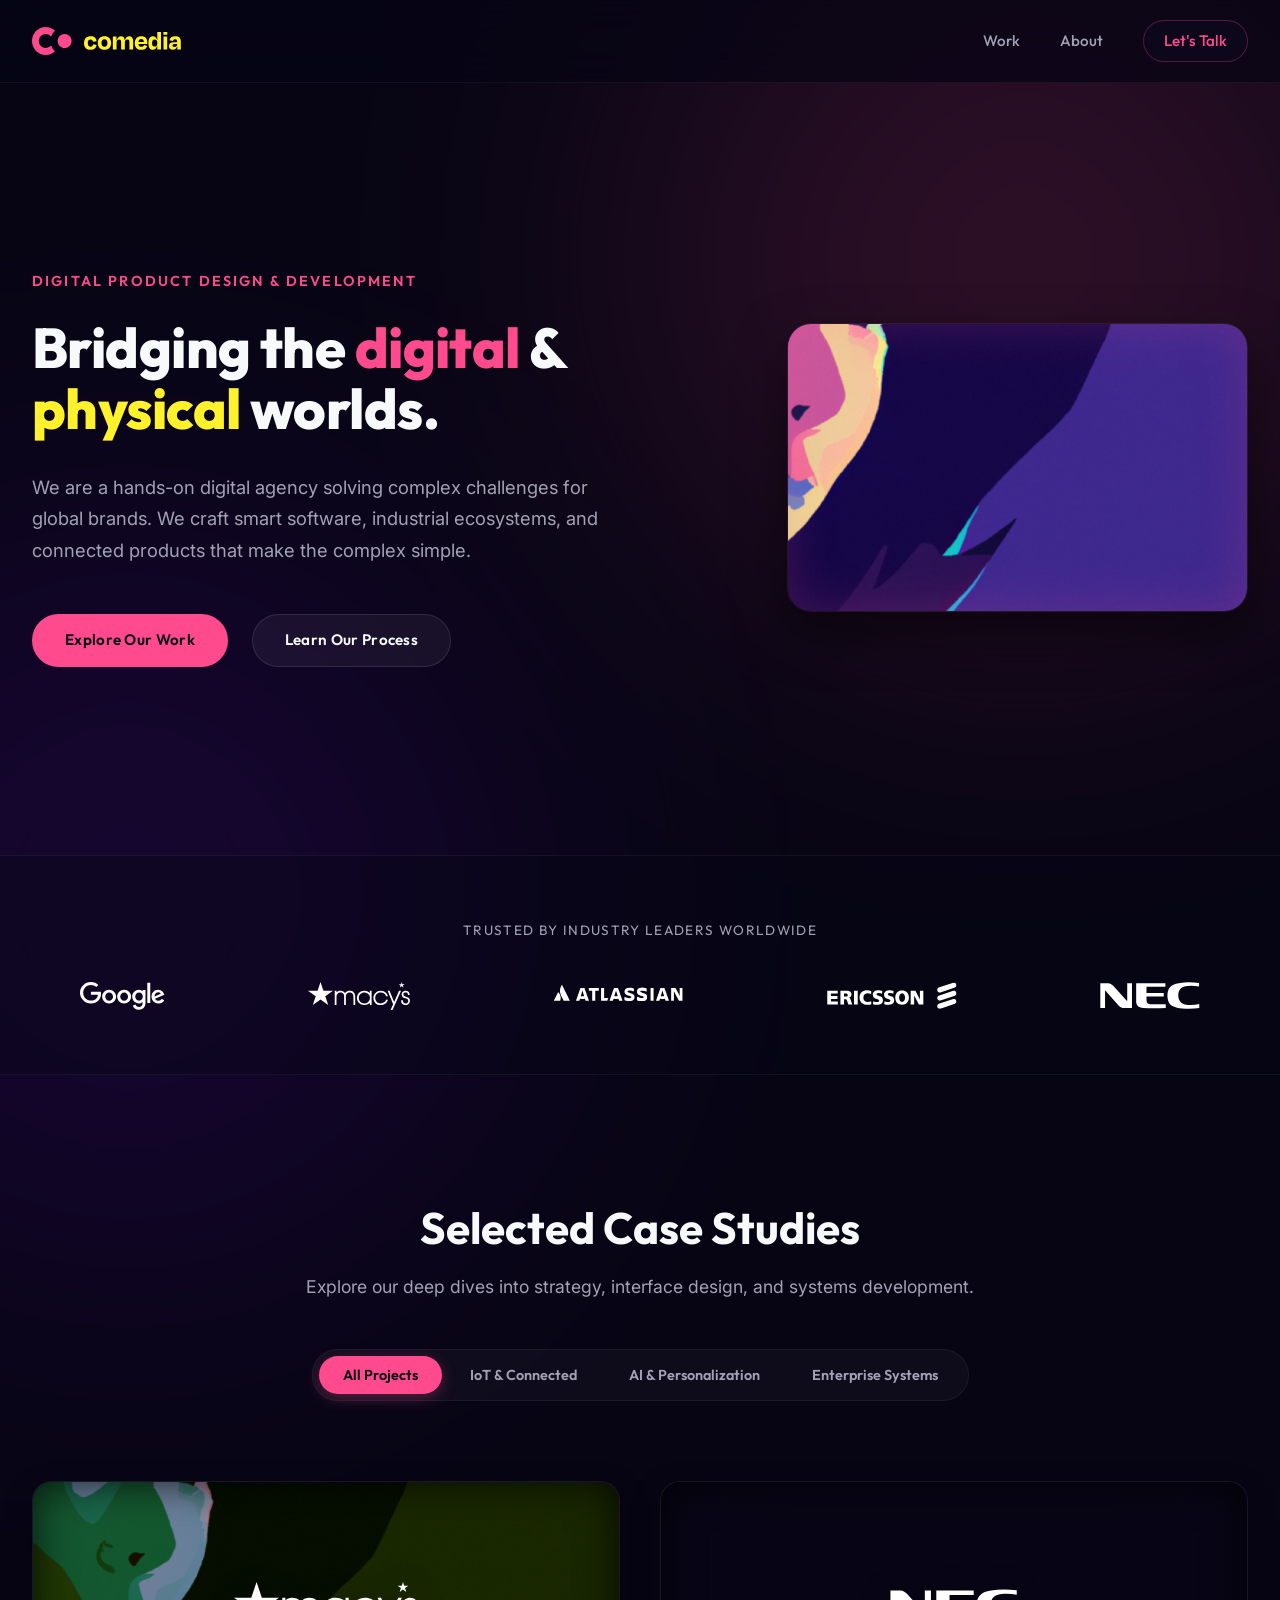
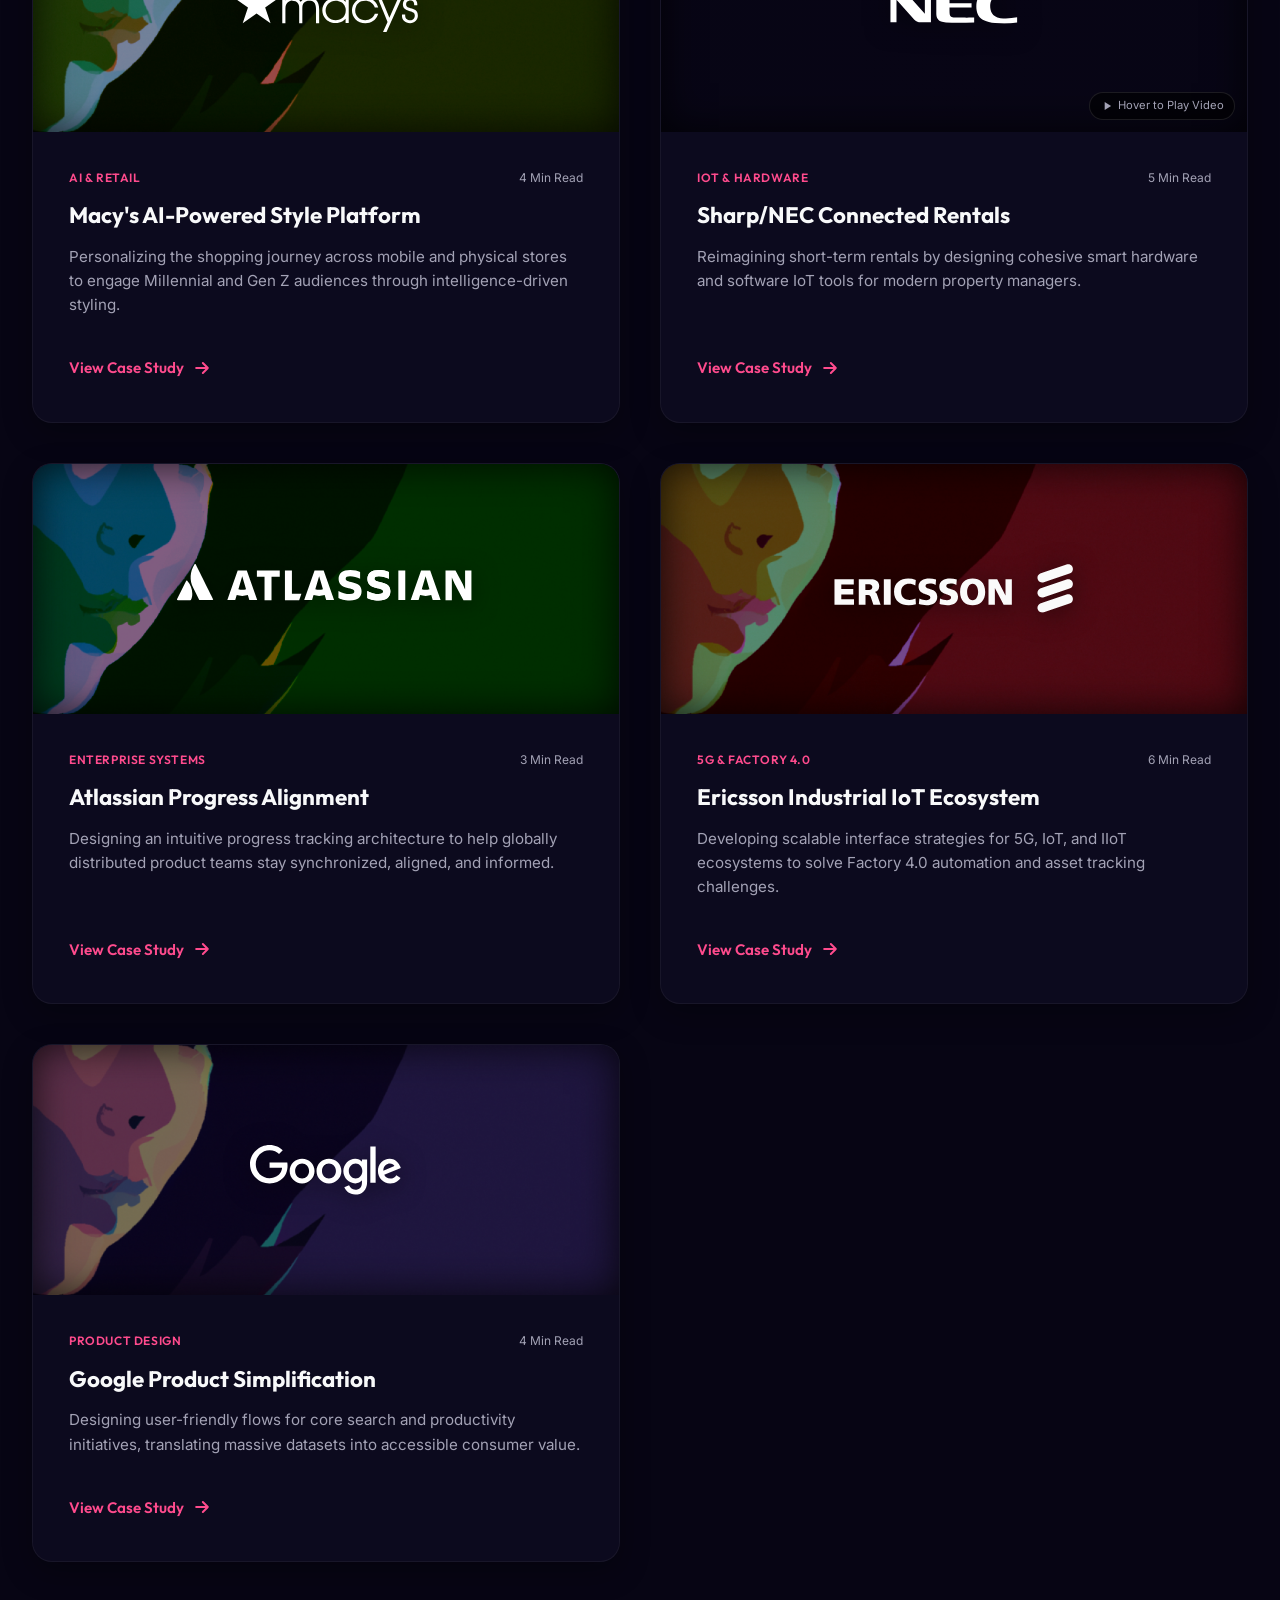
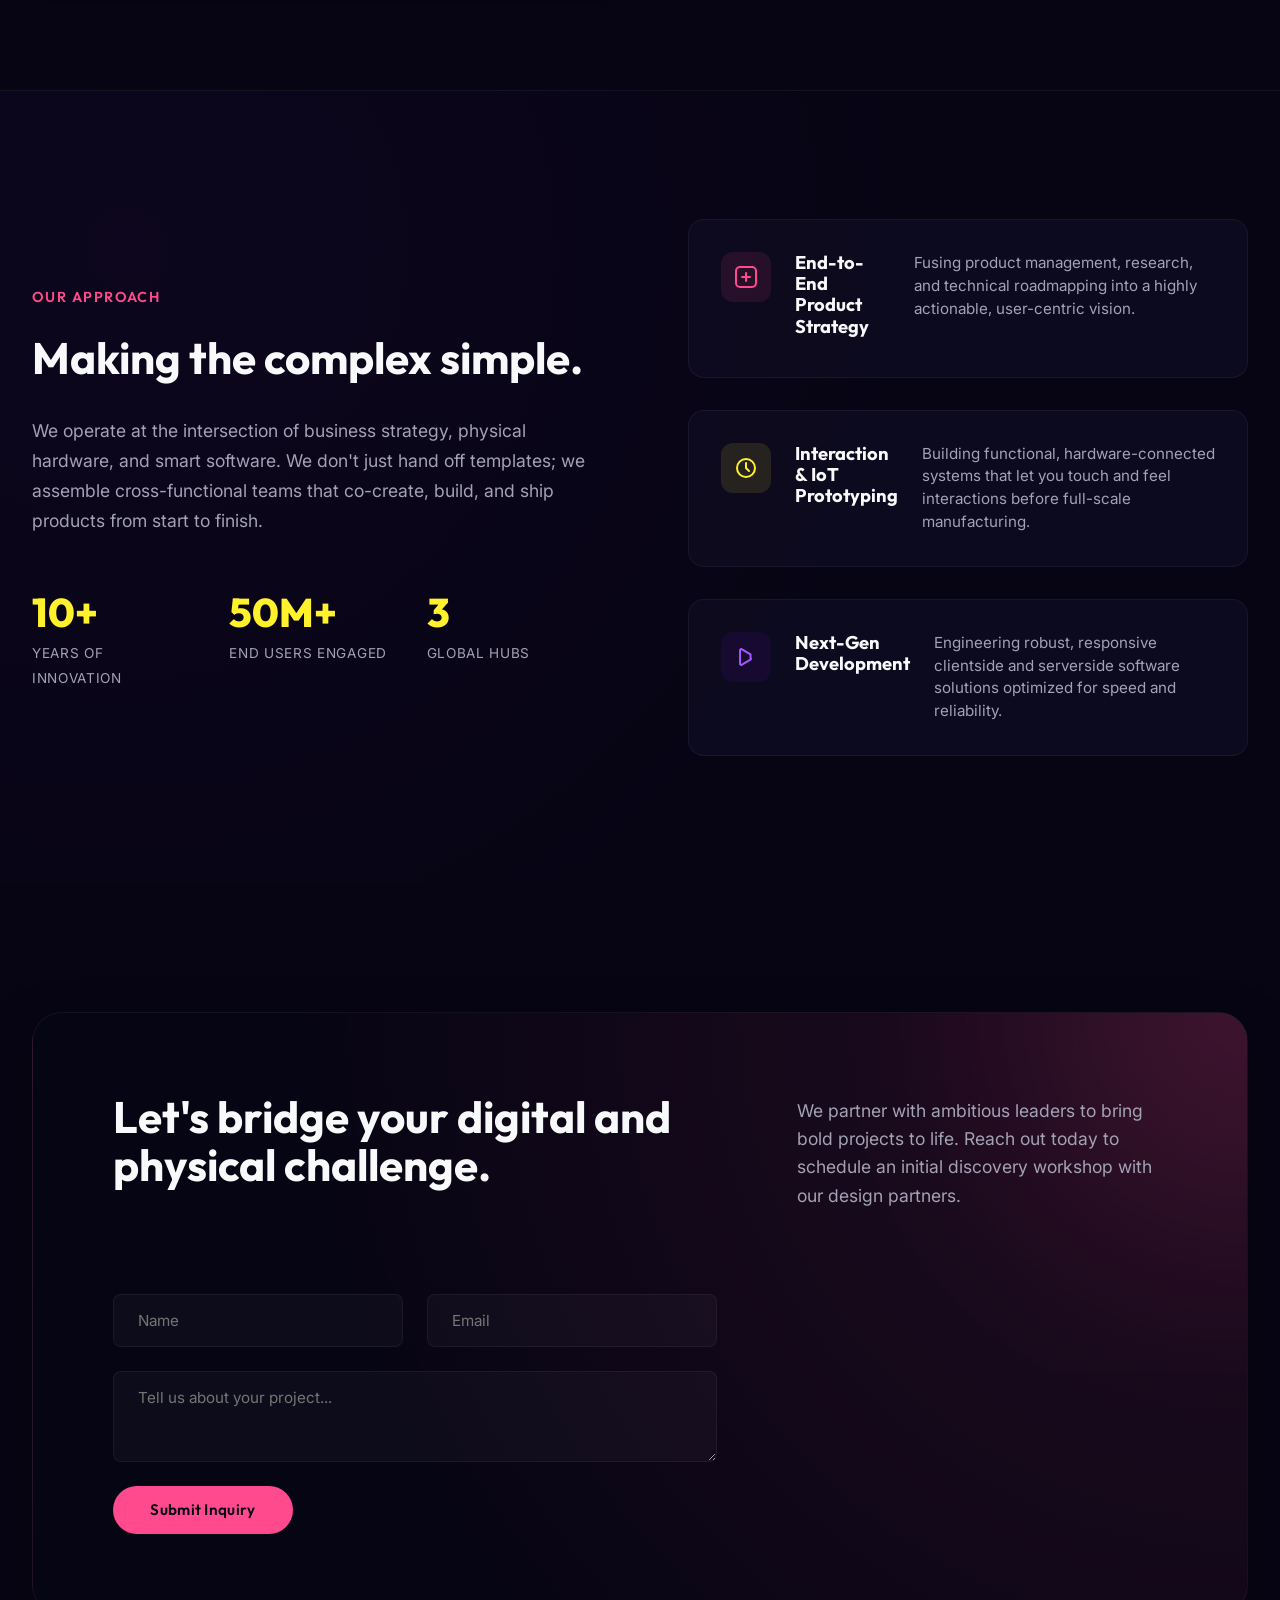
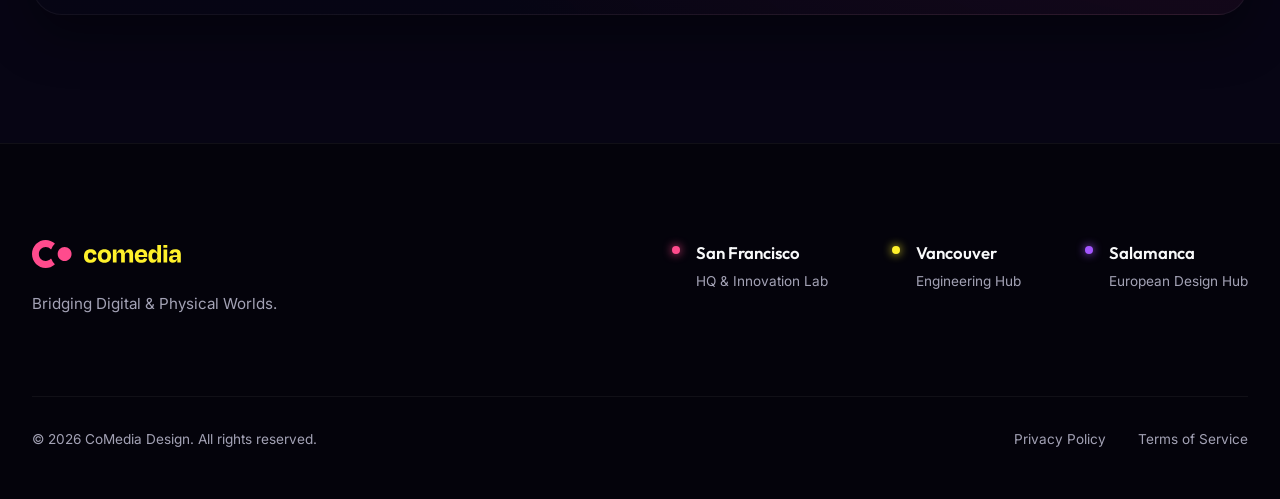
==== index.html @ 8ba589c1 "Implement premium CoMedia Design portfolio website with selected case studies" ====
<!DOCTYPE html>
<html lang="en">
<head>
  <meta charset="UTF-8">
  <meta name="viewport" content="width=device-width, initial-scale=1.0">
  <title>CoMedia Design | Bridging Digital & Physical Worlds</title>
  <meta name="description" content="CoMedia Design is a premier digital product design and development agency. Explore our case studies for Macy's, Sharp/NEC, Atlassian, Ericsson, and Google.">
  
  <!-- Preload fonts and critical images -->
  <link rel="preconnect" href="https://fonts.googleapis.com">
  <link rel="preconnect" href="https://fonts.gstatic.com" crossorigin>
  <link href="https://fonts.googleapis.com/css2?family=Inter:wght@300;400;500;600&family=Outfit:wght@400;500;700;800&display=swap" rel="stylesheet">
  
  <link rel="stylesheet" href="index.css">
</head>
<body>

  <!-- Background Glows -->
  <div class="glow-bg glow-pink"></div>
  <div class="glow-bg glow-purple"></div>

  <!-- Header / Navigation -->
  <header class="navbar" id="navbar">
    <div class="nav-container">
      <a href="#" class="nav-logo-link" aria-label="CoMedia Design Home">
        <img src="imgs/Logo.svg" alt="" class="nav-logo-icon">
        <img src="imgs/Brand Name.svg" alt="comedia" class="nav-brand-text">
      </a>
      <nav class="nav-menu" aria-label="Main navigation">
        <a href="#work" class="nav-link active">Work</a>
        <a href="#about" class="nav-link">About</a>
        <a href="#contact" class="nav-link contact-btn">Let's Talk</a>
      </nav>
      <button class="menu-toggle" aria-label="Toggle Menu" aria-expanded="false" id="menu-toggle">
        <span class="bar"></span>
        <span class="bar"></span>
      </button>
    </div>
  </header>

  <!-- Hero Section -->
  <section class="hero-section" id="hero">
    <div class="hero-container">
      <div class="hero-content">
        <span class="hero-tagline scroll-reveal">Digital Product Design & Development</span>
        <h1 class="hero-title scroll-reveal">
          Bridging the <span class="highlight-pink">digital</span> & <span class="highlight-yellow">physical</span> worlds.
        </h1>
        <p class="hero-description scroll-reveal">
          We are a hands-on digital agency solving complex challenges for global brands. We craft smart software, industrial ecosystems, and connected products that make the complex simple.
        </p>
        <div class="hero-actions scroll-reveal">
          <a href="#work" class="btn btn-primary">Explore Our Work</a>
          <a href="#about" class="btn btn-secondary">Learn Our Process</a>
        </div>
      </div>
      <div class="hero-visual scroll-reveal">
        <div class="visual-container">
          <img src="imgs/Mask group.png" alt="Abstract colorful digital profile illustration representing digital human experience" class="hero-img">
          <div class="visual-glow"></div>
        </div>
      </div>
    </div>
  </section>

  <!-- Clients Bar -->
  <section class="clients-section" aria-label="Trusted by companies worldwide">
    <div class="clients-container">
      <p class="clients-title">Trusted by industry leaders worldwide</p>
      <div class="clients-grid">
        <div class="client-logo-wrapper scroll-reveal"><img src="imgs/google.svg" alt="Google logo"></div>
        <div class="client-logo-wrapper scroll-reveal"><img src="imgs/macys.svg" alt="Macy's logo"></div>
        <div class="client-logo-wrapper scroll-reveal"><img src="imgs/atlassian_logo.svg.svg" alt="Atlassian logo"></div>
        <div class="client-logo-wrapper scroll-reveal"><img src="imgs/ericsson_logo.svg.svg" alt="Ericsson logo"></div>
        <div class="client-logo-wrapper scroll-reveal"><img src="imgs/nec_corporation_logo.svg.svg" alt="NEC logo"></div>
      </div>
    </div>
  </section>

  <!-- Portfolio Section -->
  <section class="portfolio-section" id="work">
    <div class="portfolio-container">
      <header class="section-header">
        <h2 class="section-title scroll-reveal">Selected Case Studies</h2>
        <p class="section-subtitle scroll-reveal">Explore our deep dives into strategy, interface design, and systems development.</p>
        
        <!-- Filter Controls -->
        <div class="filter-wrapper scroll-reveal">
          <div class="filter-controls" role="tablist" aria-label="Filter case studies">
            <button class="filter-btn active" role="tab" aria-selected="true" aria-controls="case-studies-grid" data-filter="all">All Projects</button>
            <button class="filter-btn" role="tab" aria-selected="false" aria-controls="case-studies-grid" data-filter="iot">IoT & Connected</button>
            <button class="filter-btn" role="tab" aria-selected="false" aria-controls="case-studies-grid" data-filter="ai">AI & Personalization</button>
            <button class="filter-btn" role="tab" aria-selected="false" aria-controls="case-studies-grid" data-filter="systems">Enterprise Systems</button>
          </div>
        </div>
      </header>

      <!-- Case Studies Grid -->
      <div class="case-studies-grid" id="case-studies-grid" role="region" aria-live="polite">
        
        <!-- Case Study 1: Macy's -->
        <article class="case-study-card scroll-reveal" data-categories="ai" id="card-macys">
          <div class="card-visual">
            <div class="card-visual-bg" style="background-image: url('imgs/Mask group.png'); filter: hue-rotate(180deg) brightness(0.6);"></div>
            <div class="card-logo-container">
              <img src="imgs/macys.svg" alt="Macy's logo" class="card-logo">
            </div>
            <div class="card-glow"></div>
          </div>
          <div class="card-content">
            <div class="card-meta">
              <span class="card-tag">AI & Retail</span>
              <span class="card-time">4 Min Read</span>
            </div>
            <h3 class="card-title">Macy's AI-Powered Style Platform</h3>
            <p class="card-excerpt">
              Personalizing the shopping journey across mobile and physical stores to engage Millennial and Gen Z audiences through intelligence-driven styling.
            </p>
            <button class="btn-text open-modal-btn" data-project="macys">
              View Case Study
              <svg width="20" height="20" viewBox="0 0 20 20" fill="none" xmlns="http://www.w3.org/2000/svg">
                <path d="M4.16666 10H15.8333M15.8333 10L10.8333 5M15.8333 10L10.8333 15" stroke="currentColor" stroke-width="2" stroke-linecap="round" stroke-linejoin="round"/>
              </svg>
            </button>
          </div>
        </article>

        <!-- Case Study 2: Sharp / NEC -->
        <article class="case-study-card scroll-reveal" data-categories="iot" id="card-nec">
          <div class="card-visual video-card">
            <!-- Video preloads and is controlled by JS -->
            <video class="card-video-bg" loop muted playsinline preload="metadata">
              <source src="imgs/nec 1 2 video.mp4" type="video/mp4">
            </video>
            <div class="video-overlay-gradient"></div>
            <div class="card-logo-container">
              <img src="imgs/nec_corporation_logo.svg.svg" alt="Sharp NEC logo" class="card-logo nec-logo">
            </div>
            <div class="card-glow"></div>
            <span class="hover-video-badge">
              <svg width="14" height="14" viewBox="0 0 24 24" fill="currentColor">
                <path d="M8 5v14l11-7z"/>
              </svg>
              Hover to Play Video
            </span>
          </div>
          <div class="card-content">
            <div class="card-meta">
              <span class="card-tag">IoT & Hardware</span>
              <span class="card-time">5 Min Read</span>
            </div>
            <h3 class="card-title">Sharp/NEC Connected Rentals</h3>
            <p class="card-excerpt">
              Reimagining short-term rentals by designing cohesive smart hardware and software IoT tools for modern property managers.
            </p>
            <button class="btn-text open-modal-btn" data-project="nec">
              View Case Study
              <svg width="20" height="20" viewBox="0 0 20 20" fill="none" xmlns="http://www.w3.org/2000/svg">
                <path d="M4.16666 10H15.8333M15.8333 10L10.8333 5M15.8333 10L10.8333 15" stroke="currentColor" stroke-width="2" stroke-linecap="round" stroke-linejoin="round"/>
              </svg>
            </button>
          </div>
        </article>

        <!-- Case Study 3: Atlassian -->
        <article class="case-study-card scroll-reveal" data-categories="systems" id="card-atlassian">
          <div class="card-visual">
            <div class="card-visual-bg" style="background-image: url('imgs/Mask group.png'); filter: hue-rotate(240deg) saturate(1.5) brightness(0.5);"></div>
            <div class="card-logo-container">
              <img src="imgs/atlassian_logo.svg.svg" alt="Atlassian logo" class="card-logo">
            </div>
            <div class="card-glow"></div>
          </div>
          <div class="card-content">
            <div class="card-meta">
              <span class="card-tag">Enterprise Systems</span>
              <span class="card-time">3 Min Read</span>
            </div>
            <h3 class="card-title">Atlassian Progress Alignment</h3>
            <p class="card-excerpt">
              Designing an intuitive progress tracking architecture to help globally distributed product teams stay synchronized, aligned, and informed.
            </p>
            <button class="btn-text open-modal-btn" data-project="atlassian">
              View Case Study
              <svg width="20" height="20" viewBox="0 0 20 20" fill="none" xmlns="http://www.w3.org/2000/svg">
                <path d="M4.16666 10H15.8333M15.8333 10L10.8333 5M15.8333 10L10.8333 15" stroke="currentColor" stroke-width="2" stroke-linecap="round" stroke-linejoin="round"/>
              </svg>
            </button>
          </div>
        </article>

        <!-- Case Study 4: Ericsson -->
        <article class="case-study-card scroll-reveal" data-categories="iot systems" id="card-ericsson">
          <div class="card-visual">
            <div class="card-visual-bg" style="background-image: url('imgs/Mask group.png'); filter: hue-rotate(90deg) contrast(1.1) brightness(0.55);"></div>
            <div class="card-logo-container">
              <img src="imgs/ericsson_logo.svg.svg" alt="Ericsson logo" class="card-logo">
            </div>
            <div class="card-glow"></div>
          </div>
          <div class="card-content">
            <div class="card-meta">
              <span class="card-tag">5G & Factory 4.0</span>
              <span class="card-time">6 Min Read</span>
            </div>
            <h3 class="card-title">Ericsson Industrial IoT Ecosystem</h3>
            <p class="card-excerpt">
              Developing scalable interface strategies for 5G, IoT, and IIoT ecosystems to solve Factory 4.0 automation and asset tracking challenges.
            </p>
            <button class="btn-text open-modal-btn" data-project="ericsson">
              View Case Study
              <svg width="20" height="20" viewBox="0 0 20 20" fill="none" xmlns="http://www.w3.org/2000/svg">
                <path d="M4.16666 10H15.8333M15.8333 10L10.8333 5M15.8333 10L10.8333 15" stroke="currentColor" stroke-width="2" stroke-linecap="round" stroke-linejoin="round"/>
              </svg>
            </button>
          </div>
        </article>

        <!-- Case Study 5: Google -->
        <article class="case-study-card scroll-reveal" data-categories="systems ai" id="card-google">
          <div class="card-visual">
            <div class="card-visual-bg" style="background-image: url('imgs/Mask group.png'); filter: saturate(0.8) brightness(0.5);"></div>
            <div class="card-logo-container">
              <img src="imgs/google.svg" alt="Google logo" class="card-logo">
            </div>
            <div class="card-glow"></div>
          </div>
          <div class="card-content">
            <div class="card-meta">
              <span class="card-tag">Product Design</span>
              <span class="card-time">4 Min Read</span>
            </div>
            <h3 class="card-title">Google Product Simplification</h3>
            <p class="card-excerpt">
              Designing user-friendly flows for core search and productivity initiatives, translating massive datasets into accessible consumer value.
            </p>
            <button class="btn-text open-modal-btn" data-project="google">
              View Case Study
              <svg width="20" height="20" viewBox="0 0 20 20" fill="none" xmlns="http://www.w3.org/2000/svg">
                <path d="M4.16666 10H15.8333M15.8333 10L10.8333 5M15.8333 10L10.8333 15" stroke="currentColor" stroke-width="2" stroke-linecap="round" stroke-linejoin="round"/>
              </svg>
            </button>
          </div>
        </article>

      </div>
    </div>
  </section>

  <!-- About / Methodology Section -->
  <section class="about-section" id="about">
    <div class="about-container">
      <div class="about-grid">
        <div class="about-content scroll-reveal">
          <span class="about-tag">Our Approach</span>
          <h2 class="about-title">Making the complex simple.</h2>
          <p class="about-desc">
            We operate at the intersection of business strategy, physical hardware, and smart software. We don't just hand off templates; we assemble cross-functional teams that co-create, build, and ship products from start to finish.
          </p>
          <div class="stats-grid">
            <div class="stat-item">
              <span class="stat-number">10+</span>
              <span class="stat-label">Years of Innovation</span>
            </div>
            <div class="stat-item">
              <span class="stat-number">50M+</span>
              <span class="stat-label">End Users Engaged</span>
            </div>
            <div class="stat-item">
              <span class="stat-number">3</span>
              <span class="stat-label">Global Hubs</span>
            </div>
          </div>
        </div>
        <div class="about-features">
          <div class="feature-card scroll-reveal">
            <div class="feature-icon pink-icon">
              <svg width="24" height="24" viewBox="0 0 24 24" fill="none" xmlns="http://www.w3.org/2000/svg">
                <rect x="2" y="2" width="20" height="20" rx="4" stroke="currentColor" stroke-width="2"/>
                <path d="M8 12h8M12 8v8" stroke="currentColor" stroke-width="2" stroke-linecap="round"/>
              </svg>
            </div>
            <h3 class="feature-title">End-to-End Product Strategy</h3>
            <p class="feature-desc">Fusing product management, research, and technical roadmapping into a highly actionable, user-centric vision.</p>
          </div>
          <div class="feature-card scroll-reveal">
            <div class="feature-icon yellow-icon">
              <svg width="24" height="24" viewBox="0 0 24 24" fill="none" xmlns="http://www.w3.org/2000/svg">
                <circle cx="12" cy="12" r="9" stroke="currentColor" stroke-width="2"/>
                <path d="M12 7v5l3 3" stroke="currentColor" stroke-width="2" stroke-linecap="round"/>
              </svg>
            </div>
            <h3 class="feature-title">Interaction & IoT Prototyping</h3>
            <p class="feature-desc">Building functional, hardware-connected systems that let you touch and feel interactions before full-scale manufacturing.</p>
          </div>
          <div class="feature-card scroll-reveal">
            <div class="feature-icon purple-icon">
              <svg width="24" height="24" viewBox="0 0 24 24" fill="none" xmlns="http://www.w3.org/2000/svg">
                <path d="M16.5 9.4 7.55 4.24a1 1 0 0 0-1.5.87v13.78a1 1 0 0 0 1.5.87l8.95-5.16a1 1 0 0 0 0-1.74Z" stroke="currentColor" stroke-width="2"/>
              </svg>
            </div>
            <h3 class="feature-title">Next-Gen Development</h3>
            <p class="feature-desc">Engineering robust, responsive clientside and serverside software solutions optimized for speed and reliability.</p>
          </div>
        </div>
      </div>
    </div>
  </section>

  <!-- Contact CTA Section -->
  <section class="contact-section" id="contact">
    <div class="contact-container scroll-reveal">
      <div class="contact-card">
        <div class="contact-glow"></div>
        <div class="contact-card-content">
          <h2 class="contact-title">Let's bridge your digital and physical challenge.</h2>
          <p class="contact-desc">
            We partner with ambitious leaders to bring bold projects to life. Reach out today to schedule an initial discovery workshop with our design partners.
          </p>
          <form class="contact-form" id="contact-form" onsubmit="event.preventDefault(); alert('Thank you for reaching out! We will contact you shortly.'); this.reset();">
            <div class="form-row">
              <input type="text" placeholder="Name" required aria-label="Your Name">
              <input type="email" placeholder="Email" required aria-label="Your Email Address">
            </div>
            <div class="form-row">
              <textarea placeholder="Tell us about your project..." rows="3" required aria-label="Project details"></textarea>
            </div>
            <button type="submit" class="btn btn-primary btn-submit">Submit Inquiry</button>
          </form>
        </div>
      </div>
    </div>
  </section>

  <!-- Footer -->
  <footer class="footer">
    <div class="footer-container">
      <div class="footer-top">
        <div class="footer-brand">
          <div class="footer-logo">
            <img src="imgs/Logo.svg" alt="" class="footer-logo-icon">
            <img src="imgs/Brand Name.svg" alt="comedia" class="footer-brand-text">
          </div>
          <p class="footer-tagline">Bridging Digital & Physical Worlds.</p>
        </div>
        <div class="footer-locations">
          <div class="location-item">
            <span class="location-dot pink-dot"></span>
            <div>
              <p class="location-city">San Francisco</p>
              <p class="location-sub">HQ & Innovation Lab</p>
            </div>
          </div>
          <div class="location-item">
            <span class="location-dot yellow-dot"></span>
            <div>
              <p class="location-city">Vancouver</p>
              <p class="location-sub">Engineering Hub</p>
            </div>
          </div>
          <div class="location-item">
            <span class="location-dot purple-dot"></span>
            <div>
              <p class="location-city">Salamanca</p>
              <p class="location-sub">European Design Hub</p>
            </div>
          </div>
        </div>
      </div>
      <div class="footer-bottom">
        <p class="copyright">&copy; 2026 CoMedia Design. All rights reserved.</p>
        <div class="footer-links">
          <a href="#">Privacy Policy</a>
          <a href="#">Terms of Service</a>
        </div>
      </div>
    </div>
  </footer>

  <!-- Case Study Dialog (HTML5 Dialog Element) -->
  <dialog class="modal" id="project-modal" aria-modal="true" aria-labelledby="modal-title">
    <div class="modal-wrapper">
      <button class="modal-close-btn" aria-label="Close modal" id="modal-close">
        <svg width="24" height="24" viewBox="0 0 24 24" fill="none" xmlns="http://www.w3.org/2000/svg">
          <path d="M18 6L6 18M6 6L18 18" stroke="currentColor" stroke-width="2" stroke-linecap="round" stroke-linejoin="round"/>
        </svg>
      </button>
      <div class="modal-scroll-container">
        
        <!-- Header -->
        <header class="modal-header">
          <span class="modal-tag" id="modal-tag">Tag</span>
          <h2 class="modal-title" id="modal-title">Project Title</h2>
          <p class="modal-subtitle" id="modal-subtitle">Project Subtitle</p>
        </header>

        <!-- Visual Hero (Dynamic image or video loaded by JS) -->
        <div class="modal-hero-visual" id="modal-visual-container">
          <!-- Dynamically filled -->
        </div>

        <!-- Details Grid -->
        <div class="modal-details-grid">
          <div class="modal-main-content">
            <section class="modal-section">
              <h3 class="modal-section-title">The Challenge</h3>
              <p id="modal-challenge-text">Challenge description goes here.</p>
            </section>
            <section class="modal-section">
              <h3 class="modal-section-title">Our Approach</h3>
              <p id="modal-approach-text">Approach description goes here.</p>
            </section>
            <section class="modal-section">
              <h3 class="modal-section-title">The Impact & Results</h3>
              <p id="modal-impact-text">Impact description goes here.</p>
            </section>
          </div>
          
          <aside class="modal-sidebar">
            <div class="sidebar-block">
              <h4 class="sidebar-label">Client</h4>
              <p class="sidebar-value" id="modal-client-value">Client Name</p>
            </div>
            <div class="sidebar-block">
              <h4 class="sidebar-label">Core Capabilities</h4>
              <ul class="sidebar-list" id="modal-capabilities-list">
                <!-- Dynamically filled -->
              </ul>
            </div>
            <div class="sidebar-block">
              <h4 class="sidebar-label">Services Provided</h4>
              <p class="sidebar-value" id="modal-services-value">Design, Prototyping, Strategy</p>
            </div>
          </aside>
        </div>

      </div>
    </div>
  </dialog>

  <script src="index.js"></script>
</body>
</html>
---- index.css ----
/* ==========================================================================
   CoMedia Design System & Brand Styling
   ========================================================================== */

/* Design System Tokens */
:root {
  /* Color Palette */
  --accent-pink: #FF4B8D;
  --accent-yellow: #FFF12B;
  --accent-purple: #6E0DD0;
  --bg-dark: #070514;
  --bg-card: rgba(18, 14, 38, 0.6);
  --text-light: #F8F9FA;
  --text-muted: #A3A2B5;
  
  /* Glassmorphism Settings */
  --glass-bg: rgba(13, 11, 33, 0.5);
  --glass-border: rgba(255, 255, 255, 0.05);
  --glass-border-hover: rgba(255, 75, 141, 0.3);
  --glass-shadow: rgba(0, 0, 0, 0.4);
  
  /* Typography */
  --font-display: 'Outfit', sans-serif;
  --font-body: 'Inter', sans-serif;
  
  /* Speeds and curves */
  --transition-smooth: all 0.5s cubic-bezier(0.16, 1, 0.3, 1);
  --transition-fast: all 0.25s ease;
  
  /* Spacing system */
  --container-width: 1280px;
}

/* Global Reset & Base */
*, *::before, *::after {
  box-sizing: border-box;
  margin: 0;
  padding: 0;
}

html {
  scroll-behavior: smooth;
  background-color: var(--bg-dark);
  color: var(--text-light);
  font-family: var(--font-body);
  font-size: 16px;
  -webkit-font-smoothing: antialiased;
  -moz-osx-font-smoothing: grayscale;
}

body {
  overflow-x: hidden;
  line-height: 1.6;
}

/* Custom Scrollbar */
::-webkit-scrollbar {
  width: 8px;
}
::-webkit-scrollbar-track {
  background: var(--bg-dark);
}
::-webkit-scrollbar-thumb {
  background: rgba(255, 75, 141, 0.3);
  border-radius: 10px;
}
::-webkit-scrollbar-thumb:hover {
  background: var(--accent-pink);
}

/* Typography Base Styles */
h1, h2, h3, h4 {
  font-family: var(--font-display);
  font-weight: 700;
  line-height: 1.15;
}

a {
  text-decoration: none;
  color: inherit;
  transition: var(--transition-fast);
}

img, video {
  max-width: 100%;
  height: auto;
  display: block;
}

/* Ambient Glow Backgrounds */
.glow-bg {
  position: absolute;
  width: 60vw;
  height: 60vw;
  max-width: 800px;
  max-height: 800px;
  border-radius: 50%;
  filter: blur(140px);
  opacity: 0.15;
  z-index: -1;
  pointer-events: none;
}
.glow-pink {
  background: var(--accent-pink);
  top: -10vw;
  right: -10vw;
}
.glow-purple {
  background: var(--accent-purple);
  top: 40vw;
  left: -20vw;
}

/* Common Layout Components */
.scroll-reveal {
  opacity: 0;
  transform: translateY(30px);
  transition: var(--transition-smooth);
}
.scroll-reveal.active {
  opacity: 1;
  transform: translateY(0);
}

/* Buttons */
.btn {
  display: inline-flex;
  align-items: center;
  justify-content: center;
  padding: 0.85rem 2rem;
  border-radius: 100px;
  font-family: var(--font-display);
  font-weight: 600;
  font-size: 0.95rem;
  letter-spacing: 0.02em;
  cursor: pointer;
  transition: var(--transition-smooth);
  border: 1px solid transparent;
}
.btn-primary {
  background: var(--accent-pink);
  color: var(--bg-dark);
}
.btn-primary:hover {
  background: #ff6ea2;
  box-shadow: 0 0 30px rgba(255, 75, 141, 0.4);
  transform: translateY(-2px);
}
.btn-secondary {
  background: rgba(255, 255, 255, 0.05);
  color: var(--text-light);
  border: 1px solid rgba(255, 255, 255, 0.1);
}
.btn-secondary:hover {
  background: rgba(255, 255, 255, 0.1);
  border-color: rgba(255, 255, 255, 0.3);
  transform: translateY(-2px);
}

/* Text Button link */
.btn-text {
  background: none;
  border: none;
  color: var(--accent-pink);
  font-family: var(--font-display);
  font-weight: 600;
  font-size: 0.95rem;
  cursor: pointer;
  display: inline-flex;
  align-items: center;
  gap: 0.5rem;
  transition: var(--transition-fast);
  padding: 0.5rem 0;
}
.btn-text svg {
  transition: var(--transition-fast);
}
.btn-text:hover {
  color: var(--accent-yellow);
}
.btn-text:hover svg {
  transform: translateX(5px);
  stroke: var(--accent-yellow);
}

/* Glassmorphism Classes */
.glass-effect {
  background: var(--glass-bg);
  backdrop-filter: blur(16px);
  -webkit-backdrop-filter: blur(16px);
  border: 1px solid var(--glass-border);
  box-shadow: 0 8px 32px var(--glass-shadow);
}

/* ==========================================================================
   Header & Navbar Section
   ========================================================================== */
.navbar {
  position: fixed;
  top: 0;
  left: 0;
  width: 100%;
  z-index: 1000;
  background: rgba(7, 5, 20, 0.7);
  backdrop-filter: blur(20px);
  -webkit-backdrop-filter: blur(20px);
  border-bottom: 1px solid var(--glass-border);
  transition: var(--transition-smooth);
}
.navbar.scrolled {
  padding: 0.5rem 0;
  background: rgba(7, 5, 20, 0.9);
  box-shadow: 0 10px 30px rgba(0, 0, 0, 0.5);
}

.nav-container {
  max-width: var(--container-width);
  margin: 0 auto;
  padding: 1.25rem 2rem;
  display: flex;
  justify-content: space-between;
  align-items: center;
}

.nav-logo-link {
  display: flex;
  align-items: center;
  gap: 0.75rem;
}
.nav-logo-icon {
  height: 28px;
}
.nav-brand-text {
  height: 18px;
}

.nav-menu {
  display: flex;
  align-items: center;
  gap: 2.5rem;
}
.nav-link {
  font-family: var(--font-display);
  font-weight: 500;
  font-size: 0.95rem;
  color: var(--text-muted);
  position: relative;
  padding: 0.5rem 0;
}
.nav-link:hover, .nav-link.active {
  color: var(--text-light);
}
.nav-link::after {
  content: '';
  position: absolute;
  bottom: 0;
  left: 0;
  width: 100%;
  height: 2px;
  background: var(--accent-pink);
  transform: scaleX(0);
  transform-origin: right;
  transition: transform 0.3s ease;
}
.nav-link:hover::after, .nav-link.active::after {
  transform: scaleX(1);
  transform-origin: left;
}
.nav-menu .contact-btn {
  background: var(--glass-bg);
  border: 1px solid rgba(255, 75, 141, 0.3);
  padding: 0.5rem 1.25rem;
  border-radius: 50px;
  color: var(--accent-pink);
}
.nav-menu .contact-btn::after {
  display: none;
}
.nav-menu .contact-btn:hover {
  background: var(--accent-pink);
  color: var(--bg-dark);
  box-shadow: 0 0 15px rgba(255, 75, 141, 0.3);
  border-color: var(--accent-pink);
}

.menu-toggle {
  display: none;
  background: none;
  border: none;
  cursor: pointer;
  flex-direction: column;
  gap: 6px;
}
.menu-toggle .bar {
  width: 25px;
  height: 2px;
  background: var(--text-light);
  transition: var(--transition-fast);
}

/* ==========================================================================
   Hero Section
   ========================================================================== */
.hero-section {
  padding: 10rem 2rem 5rem 2rem;
  position: relative;
  min-height: 95vh;
  display: flex;
  align-items: center;
}

.hero-container {
  max-width: var(--container-width);
  margin: 0 auto;
  display: grid;
  grid-template-columns: 1.2fr 0.8fr;
  gap: 4rem;
  align-items: center;
}

.hero-tagline {
  display: inline-block;
  font-family: var(--font-display);
  font-weight: 600;
  font-size: 0.9rem;
  letter-spacing: 0.15em;
  text-transform: uppercase;
  color: var(--accent-pink);
  margin-bottom: 1.5rem;
}

.hero-title {
  font-size: 3.5rem;
  font-weight: 800;
  line-height: 1.1;
  letter-spacing: -0.01em;
  margin-bottom: 2rem;
}
.highlight-pink {
  color: var(--accent-pink);
}
.highlight-yellow {
  color: var(--accent-yellow);
}

.hero-description {
  font-size: 1.15rem;
  color: var(--text-muted);
  max-width: 600px;
  margin-bottom: 3rem;
  line-height: 1.7;
}

.hero-actions {
  display: flex;
  gap: 1.5rem;
}

.hero-visual {
  position: relative;
}
.visual-container {
  position: relative;
  border-radius: 24px;
  overflow: hidden;
  box-shadow: 0 20px 50px rgba(0,0,0,0.5);
  border: 1px solid var(--glass-border);
}
.hero-img {
  width: 100%;
  aspect-ratio: 16/10;
  object-fit: cover;
  transition: transform 12s var(--transition-smooth);
}
.visual-container:hover .hero-img {
  transform: scale(1.15);
}
.visual-glow {
  position: absolute;
  inset: 0;
  box-shadow: inset 0 0 50px rgba(255, 75, 141, 0.2);
  pointer-events: none;
}

/* ==========================================================================
   Clients Bar
   ========================================================================== */
.clients-section {
  padding: 4rem 2rem;
  border-top: 1px solid rgba(255, 255, 255, 0.05);
  border-bottom: 1px solid rgba(255, 255, 255, 0.05);
  background: rgba(7, 5, 20, 0.4);
}
.clients-container {
  max-width: var(--container-width);
  margin: 0 auto;
  text-align: center;
}
.clients-title {
  font-family: var(--font-display);
  font-size: 0.85rem;
  color: var(--text-muted);
  text-transform: uppercase;
  letter-spacing: 0.1em;
  margin-bottom: 2.5rem;
}
.clients-grid {
  display: flex;
  justify-content: space-around;
  align-items: center;
  flex-wrap: wrap;
  gap: 3rem;
}
.client-logo-wrapper {
  opacity: 0.4;
  transition: var(--transition-fast);
  max-width: 130px;
}
.client-logo-wrapper img {
  height: 28px;
  width: auto;
  filter: brightness(0) invert(1);
}
.client-logo-wrapper:hover {
  opacity: 0.9;
  filter: none;
}

/* ==========================================================================
   Portfolio Section
   ========================================================================== */
.portfolio-section {
  padding: 8rem 2rem;
  position: relative;
}

.portfolio-container {
  max-width: var(--container-width);
  margin: 0 auto;
}

.section-header {
  text-align: center;
  max-width: 700px;
  margin: 0 auto 5rem auto;
}
.section-title {
  font-size: 2.75rem;
  margin-bottom: 1.25rem;
}
.section-subtitle {
  font-size: 1.1rem;
  color: var(--text-muted);
}

/* Filters */
.filter-wrapper {
  margin-top: 3rem;
  display: flex;
  justify-content: center;
}
.filter-controls {
  display: inline-flex;
  background: rgba(255, 255, 255, 0.03);
  border: 1px solid var(--glass-border);
  padding: 6px;
  border-radius: 100px;
  gap: 4px;
}
.filter-btn {
  background: none;
  border: none;
  color: var(--text-muted);
  font-family: var(--font-display);
  font-weight: 600;
  font-size: 0.9rem;
  padding: 0.6rem 1.5rem;
  border-radius: 100px;
  cursor: pointer;
  transition: var(--transition-smooth);
}
.filter-btn:hover {
  color: var(--text-light);
}
.filter-btn.active {
  background: var(--accent-pink);
  color: var(--bg-dark);
  box-shadow: 0 4px 15px rgba(255, 75, 141, 0.3);
}

/* Portfolio Cards Grid */
.case-studies-grid {
  display: grid;
  grid-template-columns: repeat(auto-fill, minmax(380px, 1fr));
  gap: 2.5rem;
}

.case-study-card {
  background: var(--bg-card);
  border: 1px solid var(--glass-border);
  border-radius: 20px;
  overflow: hidden;
  box-shadow: 0 10px 30px rgba(0, 0, 0, 0.3);
  transition: var(--transition-smooth);
  display: flex;
  flex-direction: column;
}
.case-study-card:hover {
  transform: translateY(-8px);
  border-color: var(--glass-border-hover);
  box-shadow: 0 20px 40px rgba(255, 75, 141, 0.15);
}

.card-visual {
  height: 250px;
  position: relative;
  overflow: hidden;
  background-color: #0b071e;
}
.card-visual-bg {
  position: absolute;
  inset: 0;
  background-size: cover;
  background-position: center;
  transition: transform 8s ease;
}
.case-study-card:hover .card-visual-bg {
  transform: scale(1.1);
}

.card-logo-container {
  position: absolute;
  inset: 0;
  display: flex;
  align-items: center;
  justify-content: center;
  z-index: 2;
}
.card-logo {
  height: 50px;
  max-width: 60%;
  object-fit: contain;
  filter: drop-shadow(0 4px 12px rgba(0, 0, 0, 0.5));
}
.nec-logo {
  height: 36px; /* slightly smaller scale for long logo */
}

.card-glow {
  position: absolute;
  inset: 0;
  box-shadow: inset 0 0 40px rgba(0,0,0,0.8);
  z-index: 1;
  pointer-events: none;
}

/* Special video hover card logic */
.video-card {
  cursor: pointer;
}
.card-video-bg {
  position: absolute;
  inset: 0;
  width: 100%;
  height: 100%;
  object-fit: cover;
  opacity: 0.15;
  transition: opacity var(--transition-fast);
}
.video-overlay-gradient {
  position: absolute;
  inset: 0;
  background: radial-gradient(circle, rgba(0,0,0,0.3) 0%, rgba(7,5,20,0.9) 100%);
  z-index: 1;
}
.case-study-card:hover .card-video-bg {
  opacity: 0.7;
}
.hover-video-badge {
  position: absolute;
  bottom: 12px;
  right: 12px;
  background: rgba(0,0,0,0.6);
  border: 1px solid rgba(255,255,255,0.1);
  padding: 4px 10px;
  border-radius: 50px;
  font-size: 0.7rem;
  color: var(--text-muted);
  display: flex;
  align-items: center;
  gap: 4px;
  z-index: 3;
  pointer-events: none;
}

.card-content {
  padding: 2.25rem;
  display: flex;
  flex-direction: column;
  flex-grow: 1;
}

.card-meta {
  display: flex;
  justify-content: space-between;
  align-items: center;
  margin-bottom: 1rem;
}
.card-tag {
  font-family: var(--font-display);
  font-weight: 600;
  font-size: 0.75rem;
  text-transform: uppercase;
  color: var(--accent-pink);
  letter-spacing: 0.05em;
}
.card-time {
  font-size: 0.75rem;
  color: var(--text-muted);
}

.card-title {
  font-size: 1.4rem;
  margin-bottom: 1rem;
  color: var(--text-light);
}

.card-excerpt {
  color: var(--text-muted);
  font-size: 0.95rem;
  line-height: 1.6;
  margin-bottom: 2rem;
  flex-grow: 1;
}

/* ==========================================================================
   About & Process Section
   ========================================================================== */
.about-section {
  padding: 8rem 2rem;
  border-top: 1px solid rgba(255, 255, 255, 0.05);
  background: radial-gradient(circle at 10% 20%, rgba(110, 13, 208, 0.05) 0%, rgba(7, 5, 20, 0) 60%);
}
.about-container {
  max-width: var(--container-width);
  margin: 0 auto;
}
.about-grid {
  display: grid;
  grid-template-columns: 1fr 1fr;
  gap: 6rem;
  align-items: center;
}

.about-tag {
  font-family: var(--font-display);
  font-weight: 600;
  font-size: 0.9rem;
  color: var(--accent-pink);
  letter-spacing: 0.1em;
  text-transform: uppercase;
  margin-bottom: 1.5rem;
  display: inline-block;
}
.about-title {
  font-size: 2.75rem;
  margin-bottom: 2rem;
}
.about-desc {
  color: var(--text-muted);
  font-size: 1.1rem;
  line-height: 1.7;
  margin-bottom: 3.5rem;
}

/* Stats */
.stats-grid {
  display: grid;
  grid-template-columns: repeat(3, 1fr);
  gap: 2rem;
}
.stat-number {
  display: block;
  font-family: var(--font-display);
  font-weight: 800;
  font-size: 2.5rem;
  color: var(--accent-yellow);
  line-height: 1;
  margin-bottom: 0.5rem;
}
.stat-label {
  font-size: 0.85rem;
  color: var(--text-muted);
  text-transform: uppercase;
  letter-spacing: 0.05em;
}

/* Features */
.about-features {
  display: flex;
  flex-direction: column;
  gap: 2rem;
}
.feature-card {
  background: var(--bg-card);
  border: 1px solid var(--glass-border);
  padding: 2rem;
  border-radius: 16px;
  display: flex;
  gap: 1.5rem;
  transition: var(--transition-smooth);
}
.feature-card:hover {
  border-color: rgba(255,255,255,0.15);
  transform: translateX(6px);
}
.feature-icon {
  width: 50px;
  height: 50px;
  border-radius: 12px;
  display: flex;
  align-items: center;
  justify-content: center;
  flex-shrink: 0;
}
.pink-icon {
  background: rgba(255, 75, 141, 0.1);
  color: var(--accent-pink);
}
.yellow-icon {
  background: rgba(255, 241, 43, 0.1);
  color: var(--accent-yellow);
}
.purple-icon {
  background: rgba(110, 13, 208, 0.1);
  color: #a456ff;
}

.feature-title {
  font-size: 1.15rem;
  margin-bottom: 0.5rem;
}
.feature-desc {
  color: var(--text-muted);
  font-size: 0.95rem;
  line-height: 1.5;
}

/* ==========================================================================
   Contact CTA Section
   ========================================================================== */
.contact-section {
  padding: 8rem 2rem;
}
.contact-container {
  max-width: var(--container-width);
  margin: 0 auto;
}
.contact-card {
  position: relative;
  background: radial-gradient(circle at top right, rgba(255, 75, 141, 0.12), rgba(7, 5, 20, 0.6) 70%);
  border: 1px solid var(--glass-border);
  border-radius: 30px;
  padding: 5rem;
  overflow: hidden;
  box-shadow: 0 20px 50px rgba(0,0,0,0.4);
}
.contact-glow {
  position: absolute;
  top: -200px;
  right: -200px;
  width: 400px;
  height: 400px;
  background: var(--accent-pink);
  border-radius: 50%;
  filter: blur(130px);
  opacity: 0.15;
  pointer-events: none;
}
.contact-card-content {
  position: relative;
  z-index: 2;
  display: grid;
  grid-template-columns: 1fr 1.1fr;
  gap: 5rem;
  align-items: center;
}

.contact-title {
  font-size: 2.75rem;
  line-height: 1.1;
  margin-bottom: 1.5rem;
}
.contact-desc {
  color: var(--text-muted);
  font-size: 1.1rem;
  line-height: 1.6;
}

.contact-form {
  display: flex;
  flex-direction: column;
  gap: 1.5rem;
}
.form-row {
  display: flex;
  gap: 1.5rem;
}
.contact-form input,
.contact-form textarea {
  flex-grow: 1;
  background: rgba(255,255,255,0.03);
  border: 1px solid var(--glass-border);
  color: var(--text-light);
  padding: 1rem 1.5rem;
  border-radius: 8px;
  font-family: var(--font-body);
  font-size: 0.95rem;
  transition: var(--transition-fast);
}
.contact-form input:focus,
.contact-form textarea:focus {
  outline: none;
  border-color: var(--accent-pink);
  background: rgba(255, 255, 255, 0.06);
  box-shadow: 0 0 15px rgba(255, 75, 141, 0.1);
}
.btn-submit {
  align-self: flex-start;
  min-width: 180px;
}

/* ==========================================================================
   Footer Section
   ========================================================================== */
.footer {
  background: #04030b;
  border-top: 1px solid rgba(255, 255, 255, 0.05);
  padding: 6rem 2rem 3rem 2rem;
}
.footer-container {
  max-width: var(--container-width);
  margin: 0 auto;
}
.footer-top {
  display: flex;
  justify-content: space-between;
  align-items: flex-start;
  margin-bottom: 5rem;
  flex-wrap: wrap;
  gap: 4rem;
}

.footer-logo {
  display: flex;
  align-items: center;
  gap: 0.75rem;
  margin-bottom: 1.5rem;
}
.footer-logo-icon {
  height: 28px;
}
.footer-brand-text {
  height: 18px;
}
.footer-tagline {
  color: var(--text-muted);
  font-size: 0.95rem;
}

.footer-locations {
  display: flex;
  gap: 4rem;
  flex-wrap: wrap;
}
.location-item {
  display: flex;
  gap: 1rem;
}
.location-dot {
  width: 8px;
  height: 8px;
  border-radius: 50%;
  margin-top: 6px;
  display: block;
}
.pink-dot { background: var(--accent-pink); box-shadow: 0 0 10px var(--accent-pink); }
.yellow-dot { background: var(--accent-yellow); box-shadow: 0 0 10px var(--accent-yellow); }
.purple-dot { background: #a456ff; box-shadow: 0 0 10px #a456ff; }

.location-city {
  font-family: var(--font-display);
  font-weight: 600;
  font-size: 1.05rem;
  color: var(--text-light);
  margin-bottom: 0.25rem;
}
.location-sub {
  font-size: 0.85rem;
  color: var(--text-muted);
}

.footer-bottom {
  border-top: 1px solid rgba(255, 255, 255, 0.05);
  padding-top: 2rem;
  display: flex;
  justify-content: space-between;
  align-items: center;
  flex-wrap: wrap;
  gap: 1.5rem;
}
.copyright {
  font-size: 0.85rem;
  color: var(--text-muted);
}
.footer-links {
  display: flex;
  gap: 2rem;
  font-size: 0.85rem;
  color: var(--text-muted);
}
.footer-links a:hover {
  color: var(--text-light);
}

/* ==========================================================================
   Modals & Popovers (Accessible HTML5 Dialog)
   ========================================================================== */
.modal {
  border: none;
  background: transparent;
  padding: 0;
  max-width: 900px;
  width: 90%;
  max-height: 85vh;
  margin: auto;
  border-radius: 24px;
  overflow: hidden;
  box-shadow: 0 25px 60px rgba(0, 0, 0, 0.7);
  opacity: 0;
  transform: translateY(40px) scale(0.96);
  transition: transform 0.5s cubic-bezier(0.16, 1, 0.3, 1), opacity 0.4s ease;
}

/* HTML5 Dialog open styles */
.modal[open] {
  opacity: 1;
  transform: translateY(0) scale(1);
}

.modal::backdrop {
  background: rgba(4, 3, 11, 0.85);
  backdrop-filter: blur(20px);
  -webkit-backdrop-filter: blur(20px);
  opacity: 0;
  transition: opacity 0.4s ease;
}
.modal[open]::backdrop {
  opacity: 1;
}

.modal-wrapper {
  background: #0f0c24;
  border: 1px solid var(--glass-border-hover);
  border-radius: 24px;
  width: 100%;
  height: 100%;
  display: flex;
  flex-direction: column;
  position: relative;
}

.modal-close-btn {
  position: absolute;
  top: 24px;
  right: 24px;
  background: rgba(255, 255, 255, 0.05);
  border: 1px solid var(--glass-border);
  color: var(--text-light);
  width: 44px;
  height: 44px;
  border-radius: 50%;
  display: flex;
  align-items: center;
  justify-content: center;
  cursor: pointer;
  z-index: 10;
  transition: var(--transition-fast);
}
.modal-close-btn:hover {
  background: var(--accent-pink);
  color: var(--bg-dark);
  border-color: var(--accent-pink);
}

.modal-scroll-container {
  overflow-y: auto;
  max-height: 85vh;
  padding: 4rem 4rem 3.5rem 4rem;
}

.modal-header {
  margin-bottom: 2.5rem;
  max-width: 80%;
}
.modal-tag {
  font-family: var(--font-display);
  font-weight: 600;
  font-size: 0.85rem;
  text-transform: uppercase;
  color: var(--accent-pink);
  letter-spacing: 0.05em;
  margin-bottom: 0.75rem;
  display: inline-block;
}
.modal-title {
  font-size: 2.5rem;
  margin-bottom: 0.75rem;
  color: var(--text-light);
}
.modal-subtitle {
  font-size: 1.15rem;
  color: var(--text-muted);
  font-weight: 400;
}

.modal-hero-visual {
  width: 100%;
  height: 380px;
  border-radius: 16px;
  overflow: hidden;
  margin-bottom: 3.5rem;
  border: 1px solid var(--glass-border);
  position: relative;
  background: #080614;
}
.modal-hero-img, .modal-hero-video {
  width: 100%;
  height: 100%;
  object-fit: cover;
}

.modal-details-grid {
  display: grid;
  grid-template-columns: 1.8fr 1fr;
  gap: 4.5rem;
}

.modal-section {
  margin-bottom: 3rem;
}
.modal-section-title {
  font-size: 1.4rem;
  margin-bottom: 1rem;
  color: var(--text-light);
  position: relative;
  display: inline-block;
}
.modal-section-title::after {
  content: '';
  position: absolute;
  bottom: -4px;
  left: 0;
  width: 30px;
  height: 2px;
  background: var(--accent-pink);
}
.modal-section p {
  color: var(--text-muted);
  font-size: 1.05rem;
  line-height: 1.7;
}

.modal-sidebar {
  display: flex;
  flex-direction: column;
  gap: 2.5rem;
}
.sidebar-block {
  border-left: 2px solid rgba(255, 75, 141, 0.2);
  padding-left: 1.25rem;
}
.sidebar-label {
  font-family: var(--font-display);
  font-weight: 500;
  font-size: 0.85rem;
  text-transform: uppercase;
  color: var(--text-muted);
  letter-spacing: 0.05em;
  margin-bottom: 0.5rem;
}
.sidebar-value {
  font-size: 1rem;
  font-weight: 600;
  color: var(--text-light);
}
.sidebar-list {
  list-style: none;
  display: flex;
  flex-direction: column;
  gap: 0.5rem;
}
.sidebar-list li {
  font-size: 0.95rem;
  color: var(--text-light);
  display: flex;
  align-items: center;
  gap: 0.5rem;
}
.sidebar-list li::before {
  content: '';
  width: 6px;
  height: 6px;
  border-radius: 50%;
  background: var(--accent-yellow);
  display: block;
}

/* ==========================================================================
   Responsive Queries (Media Breakpoints)
   ========================================================================== */

@media (max-width: 1024px) {
  :root {
    font-size: 15px;
  }
  
  .hero-container {
    grid-template-columns: 1fr;
    gap: 3rem;
  }
  .hero-visual {
    order: -1;
    max-width: 600px;
    margin: 0 auto;
    width: 100%;
  }
  .hero-section {
    padding-top: 8rem;
  }
  
  .about-grid {
    grid-template-columns: 1fr;
    gap: 4rem;
  }
  
  .contact-card-content {
    grid-template-columns: 1fr;
    gap: 3rem;
  }
  .contact-card {
    padding: 3rem;
  }
}

@media (max-width: 768px) {
  .nav-menu {
    display: none; /* simple mobile drawer could be implemented */
  }
  .menu-toggle {
    display: flex;
  }
  
  .hero-title {
    font-size: 2.75rem;
  }
  .hero-actions {
    flex-direction: column;
    gap: 1rem;
  }
  .hero-actions .btn {
    width: 100%;
  }
  
  .section-title {
    font-size: 2.25rem;
  }
  
  .case-studies-grid {
    grid-template-columns: 1fr;
  }
  
  .modal-scroll-container {
    padding: 3rem 2rem 2.5rem 2rem;
  }
  .modal-hero-visual {
    height: 220px;
    margin-bottom: 2rem;
  }
  .modal-details-grid {
    grid-template-columns: 1fr;
    gap: 3rem;
  }
  .modal-title {
    font-size: 2rem;
  }
  .modal-header {
    max-width: 100%;
  }
  
  .footer-top {
    flex-direction: column;
    gap: 3rem;
  }
  .footer-locations {
    flex-direction: column;
    gap: 2rem;
  }
  .form-row {
    flex-direction: column;
    gap: 1.5rem;
  }
  .btn-submit {
    width: 100%;
  }
}
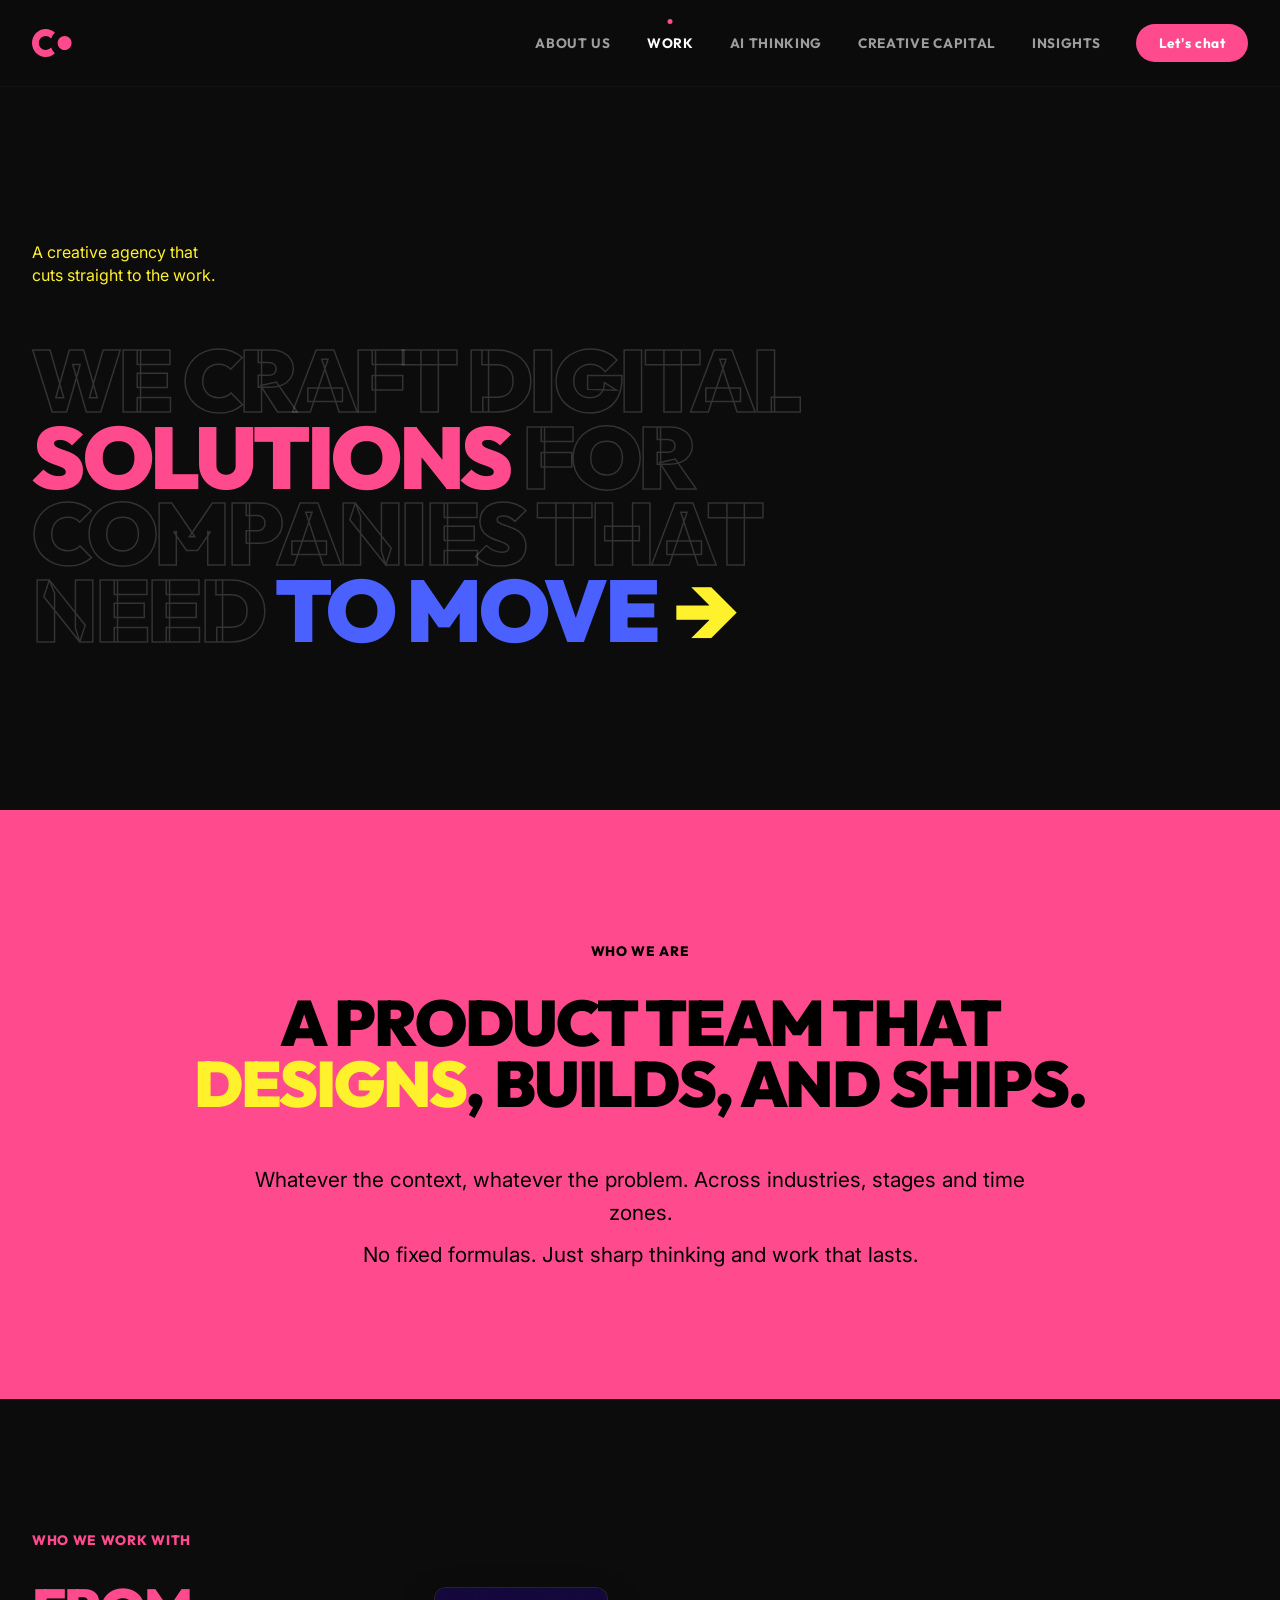
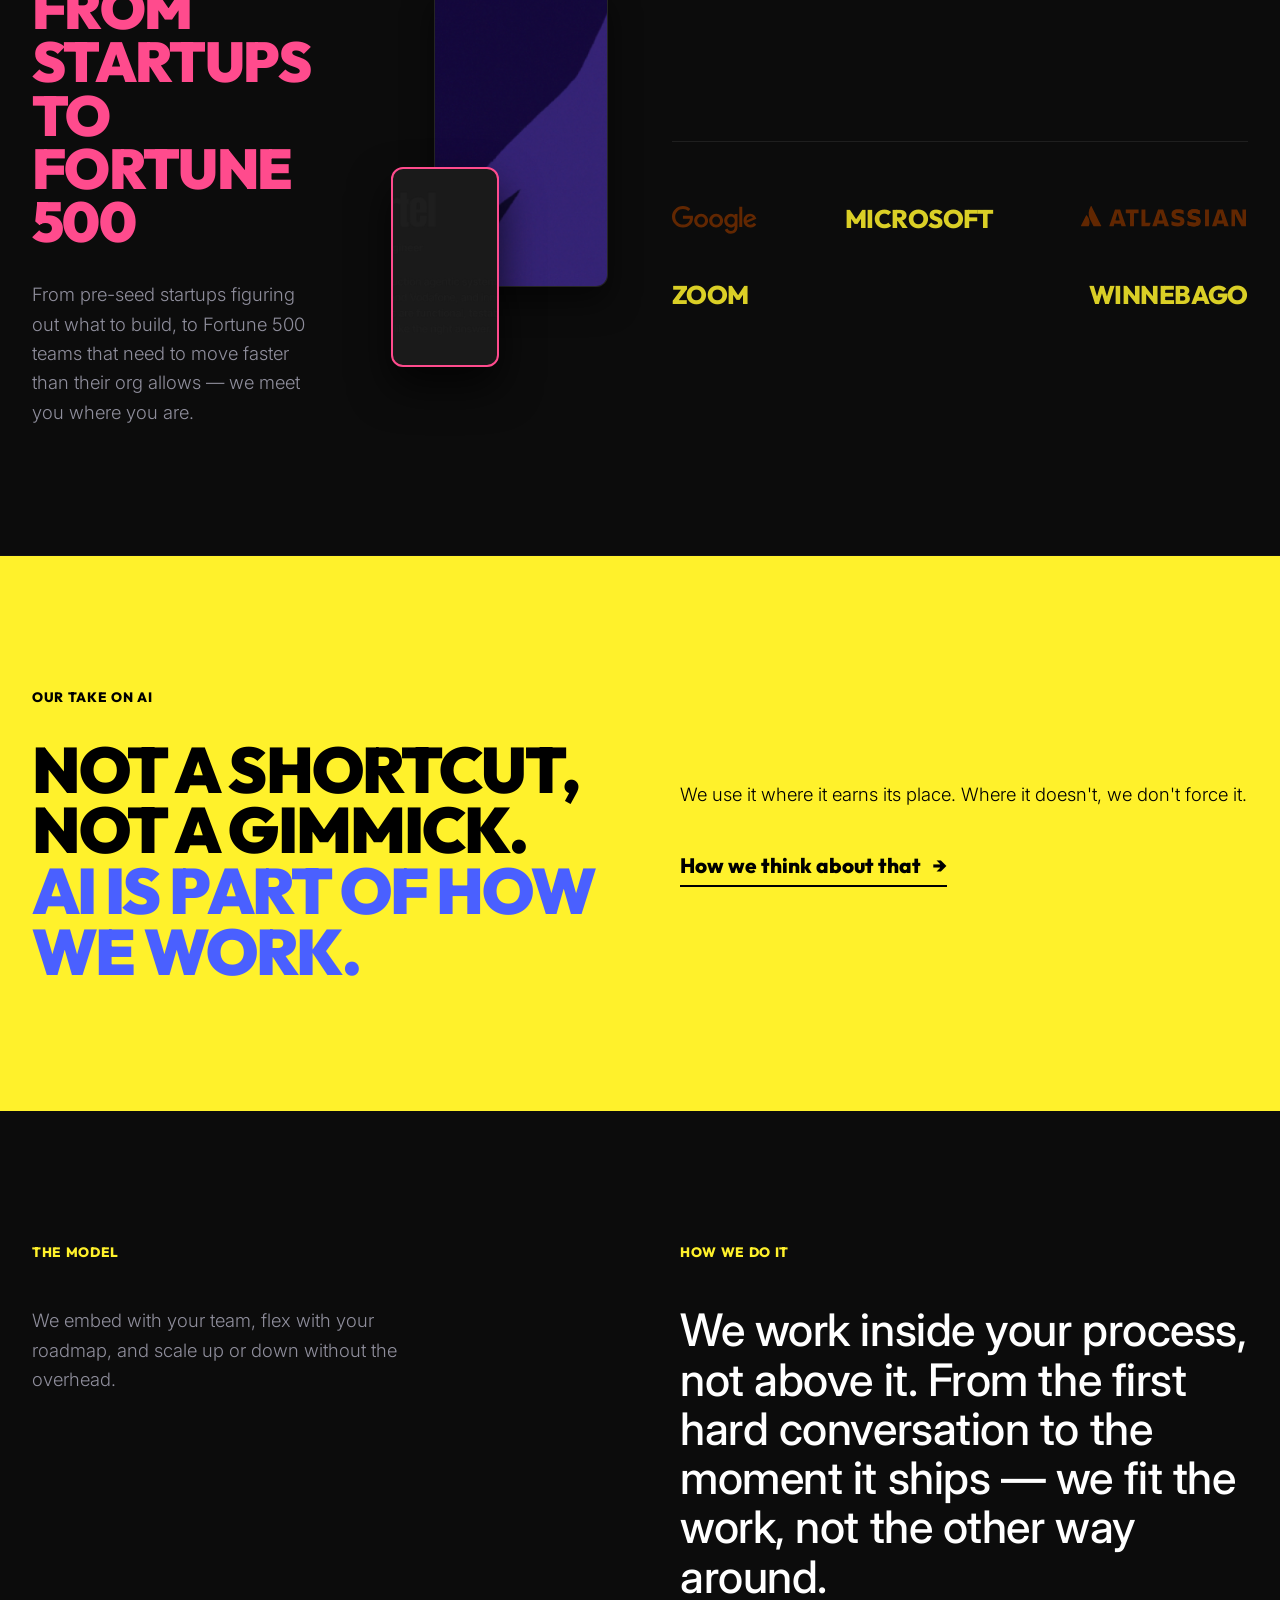
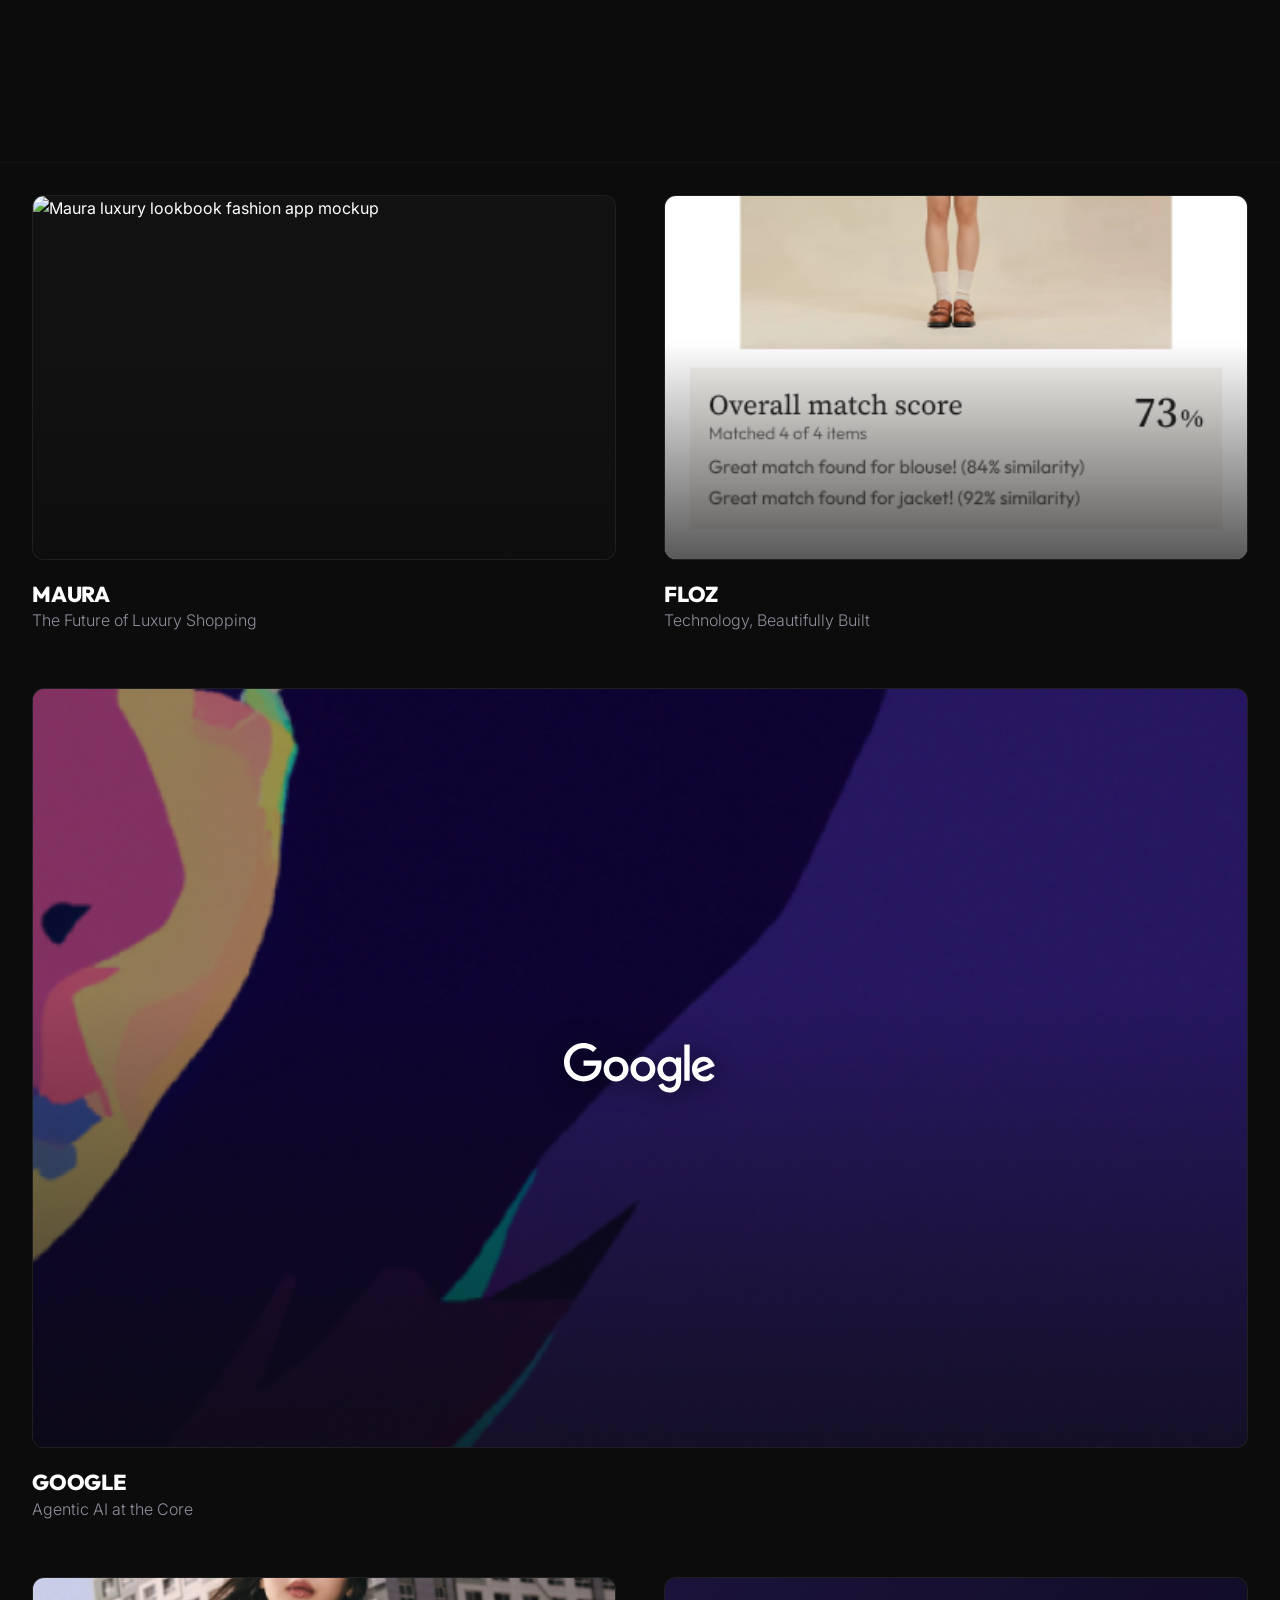
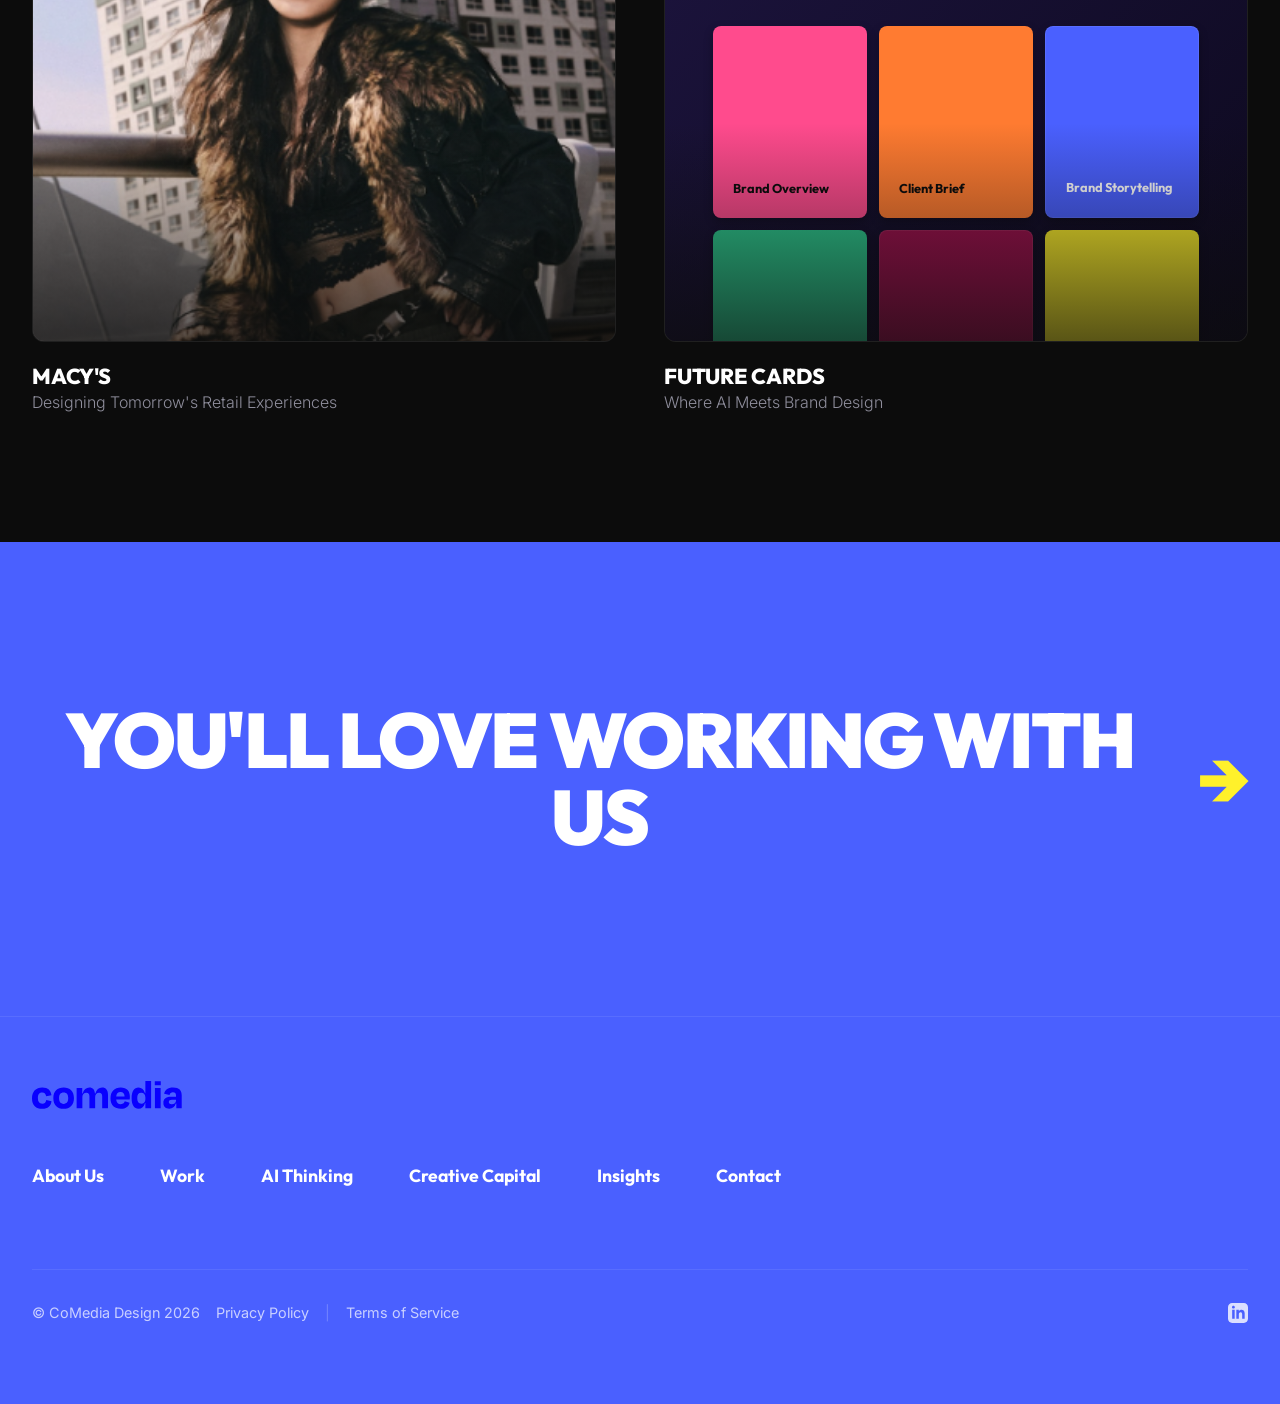
==== commit 28158f8a: "Implement exact High-Fidelity Home2.png CoMedia Design portfolio page with original team and case st" ====
--- a/index.html
+++ b/index.html
@@ -3,33 +3,35 @@
 <head>
   <meta charset="UTF-8">
   <meta name="viewport" content="width=device-width, initial-scale=1.0">
-  <title>CoMedia Design | Bridging Digital & Physical Worlds</title>
-  <meta name="description" content="CoMedia Design is a premier digital product design and development agency. Explore our case studies for Macy's, Sharp/NEC, Atlassian, Ericsson, and Google.">
+  <title>CoMedia Design | Digital Product Design & Engineering</title>
+  <meta name="description" content="CoMedia Design is a premier digital product design and development agency. We craft digital solutions for companies that need to move.">
   
   <!-- Preload fonts and critical images -->
   <link rel="preconnect" href="https://fonts.googleapis.com">
   <link rel="preconnect" href="https://fonts.gstatic.com" crossorigin>
-  <link href="https://fonts.googleapis.com/css2?family=Inter:wght@300;400;500;600&family=Outfit:wght@400;500;700;800&display=swap" rel="stylesheet">
+  <link href="https://fonts.googleapis.com/css2?family=Inter:wght@300;400;500;600&family=Outfit:wght@400;500;700;800;900&display=swap" rel="stylesheet">
   
   <link rel="stylesheet" href="index.css">
 </head>
 <body>
 
-  <!-- Background Glows -->
+  <!-- Floating Glow Backgrounds for Hero and dark sections -->
   <div class="glow-bg glow-pink"></div>
-  <div class="glow-bg glow-purple"></div>
+  <div class="glow-bg glow-blue"></div>
 
   <!-- Header / Navigation -->
   <header class="navbar" id="navbar">
     <div class="nav-container">
       <a href="#" class="nav-logo-link" aria-label="CoMedia Design Home">
-        <img src="imgs/Logo.svg" alt="" class="nav-logo-icon">
-        <img src="imgs/Brand Name.svg" alt="comedia" class="nav-brand-text">
+        <img src="imgs/Logo.svg" alt="CoMedia logo" class="nav-logo-icon">
       </a>
-      <nav class="nav-menu" aria-label="Main navigation">
-        <a href="#work" class="nav-link active">Work</a>
-        <a href="#about" class="nav-link">About</a>
-        <a href="#contact" class="nav-link contact-btn">Let's Talk</a>
+      <nav class="nav-menu" aria-label="Main navigation" id="nav-menu">
+        <a href="#about" class="nav-link">ABOUT US</a>
+        <a href="#work" class="nav-link active">WORK</a>
+        <a href="#ai-thinking" class="nav-link">AI THINKING</a>
+        <a href="#creative-capital" class="nav-link">CREATIVE CAPITAL</a>
+        <a href="#insights" class="nav-link">INSIGHTS</a>
+        <a href="#contact" class="nav-link contact-btn">Let's chat</a>
       </nav>
       <button class="menu-toggle" aria-label="Toggle Menu" aria-expanded="false" id="menu-toggle">
         <span class="bar"></span>
@@ -41,382 +43,285 @@
   <!-- Hero Section -->
   <section class="hero-section" id="hero">
     <div class="hero-container">
-      <div class="hero-content">
-        <span class="hero-tagline scroll-reveal">Digital Product Design & Development</span>
-        <h1 class="hero-title scroll-reveal">
-          Bridging the <span class="highlight-pink">digital</span> & <span class="highlight-yellow">physical</span> worlds.
+      <!-- Left side small paragraph -->
+      <div class="hero-intro scroll-reveal">
+        <p class="hero-intro-text">
+          A creative agency that<br>
+          cuts straight to the work.
+        </p>
+      </div>
+      
+      <!-- Massive Hero Text Grid -->
+      <div class="hero-display scroll-reveal">
+        <h1 class="hero-title">
+          <span class="stroke-text">WE CRAFT DIGITAL</span><br>
+          <span class="filled-pink">SOLUTIONS</span> <span class="stroke-text">FOR</span><br>
+          <span class="stroke-text">COMPANIES THAT</span><br>
+          <span class="stroke-text">NEED</span> <span class="filled-blue">TO MOVE</span> <span class="filled-yellow-arrow">→</span>
         </h1>
-        <p class="hero-description scroll-reveal">
-          We are a hands-on digital agency solving complex challenges for global brands. We craft smart software, industrial ecosystems, and connected products that make the complex simple.
-        </p>
-        <div class="hero-actions scroll-reveal">
-          <a href="#work" class="btn btn-primary">Explore Our Work</a>
-          <a href="#about" class="btn btn-secondary">Learn Our Process</a>
-        </div>
-      </div>
-      <div class="hero-visual scroll-reveal">
-        <div class="visual-container">
-          <img src="imgs/Mask group.png" alt="Abstract colorful digital profile illustration representing digital human experience" class="hero-img">
-          <div class="visual-glow"></div>
-        </div>
-      </div>
-    </div>
-  </section>
-
-  <!-- Clients Bar -->
-  <section class="clients-section" aria-label="Trusted by companies worldwide">
-    <div class="clients-container">
-      <p class="clients-title">Trusted by industry leaders worldwide</p>
-      <div class="clients-grid">
-        <div class="client-logo-wrapper scroll-reveal"><img src="imgs/google.svg" alt="Google logo"></div>
-        <div class="client-logo-wrapper scroll-reveal"><img src="imgs/macys.svg" alt="Macy's logo"></div>
-        <div class="client-logo-wrapper scroll-reveal"><img src="imgs/atlassian_logo.svg.svg" alt="Atlassian logo"></div>
-        <div class="client-logo-wrapper scroll-reveal"><img src="imgs/ericsson_logo.svg.svg" alt="Ericsson logo"></div>
-        <div class="client-logo-wrapper scroll-reveal"><img src="imgs/nec_corporation_logo.svg.svg" alt="NEC logo"></div>
-      </div>
-    </div>
-  </section>
-
-  <!-- Portfolio Section -->
+      </div>
+    </div>
+  </section>
+
+  <!-- WHO WE ARE Section (Pink Background) -->
+  <section class="section-pink" id="about">
+    <div class="section-container text-center">
+      <span class="section-tag dark-tag scroll-reveal">WHO WE ARE</span>
+      <h2 class="section-title dark-text scroll-reveal">
+        A product team that <span class="highlight-yellow">designs</span>, builds, and ships.
+      </h2>
+      <div class="section-desc-wrapper scroll-reveal">
+        <p class="section-desc dark-text">
+          Whatever the context, whatever the problem. Across industries, stages and time zones.
+        </p>
+        <p class="section-desc dark-text">
+          No fixed formulas. Just sharp thinking and work that lasts.
+        </p>
+      </div>
+    </div>
+  </section>
+
+  <!-- WHO WE WORK WITH Section (Black Background) -->
+  <section class="section-black" id="work-with">
+    <div class="section-container grid-2">
+      <div class="work-with-content scroll-reveal">
+        <span class="section-tag pink-tag">WHO WE WORK WITH</span>
+        <h2 class="section-title filled-pink">From Startups<br>to Fortune 500</h2>
+        <p class="section-desc text-muted">
+          From pre-seed startups figuring out what to build, to Fortune 500 teams that need to move faster than their org allows — we meet you where you are.
+        </p>
+      </div>
+      <div class="work-with-visual scroll-reveal">
+        <!-- High-fidelity overlapping team/meeting image layout using actual assets -->
+        <div class="visual-stack">
+          <div class="visual-bg-card">
+            <!-- Simulated office meeting using beautiful mask background -->
+            <img src="imgs/Mask group.png" alt="Collaborative design sprint session" class="stack-img-back">
+          </div>
+          <div class="visual-front-card">
+            <!-- Small overlay with actual team photo asset -->
+            <img src="imgs/Ben.png" alt="Engineering review session" class="stack-img-front">
+          </div>
+        </div>
+      </div>
+    </div>
+
+    <!-- Yellow Styled Client Logos Row -->
+    <div class="logos-container scroll-reveal">
+      <div class="logos-grid">
+        <div class="logo-item"><img src="imgs/google.svg" alt="Google" class="yellow-logo"></div>
+        <div class="logo-item brand-logo-text">Microsoft</div>
+        <div class="logo-item"><img src="imgs/atlassian_logo.svg.svg" alt="Atlassian" class="yellow-logo"></div>
+        <div class="logo-item brand-logo-text">zoom</div>
+        <div class="logo-item brand-logo-text">WINNEBAGO</div>
+      </div>
+    </div>
+  </section>
+
+  <!-- OUR TAKE ON AI Section (Yellow Background) -->
+  <section class="section-yellow" id="ai-thinking">
+    <div class="section-container grid-2">
+      <div class="ai-content-left scroll-reveal">
+        <span class="section-tag dark-tag">OUR TAKE ON AI</span>
+        <h2 class="ai-title dark-text">
+          Not a shortcut,<br>
+          not a gimmick.<br>
+          <span class="filled-blue">AI is part of how<br>we work.</span>
+        </h2>
+      </div>
+      <div class="ai-content-right scroll-reveal">
+        <p class="section-desc dark-text">
+          We use it where it earns its place. Where it doesn't, we don't force it.
+        </p>
+        <a href="#work" class="ai-link dark-text">
+          How we think about that <span class="ai-arrow">→</span>
+        </a>
+      </div>
+    </div>
+  </section>
+
+  <!-- HOW WE DO IT Section (Black Background) -->
+  <section class="section-black" id="creative-capital">
+    <div class="section-container grid-2 items-start">
+      <div class="how-we-do-left scroll-reveal">
+        <span class="section-tag yellow-tag">THE MODEL</span>
+        <p class="section-desc text-muted mt-2">
+          We embed with your team, flex with your roadmap, and scale up or down without the overhead.
+        </p>
+      </div>
+      <div class="how-we-do-right scroll-reveal">
+        <span class="section-tag yellow-tag">HOW WE DO IT</span>
+        <h2 class="section-title text-white mt-2">
+          We work inside your process, not above it. From the first hard conversation to the moment it ships — we fit the work, not the other way around.
+        </h2>
+      </div>
+    </div>
+  </section>
+
+  <!-- Selected Work Grid Section (Black Background) -->
   <section class="portfolio-section" id="work">
     <div class="portfolio-container">
-      <header class="section-header">
-        <h2 class="section-title scroll-reveal">Selected Case Studies</h2>
-        <p class="section-subtitle scroll-reveal">Explore our deep dives into strategy, interface design, and systems development.</p>
+      
+      <!-- Project Case Studies Grid -->
+      <div class="case-studies-grid">
         
-        <!-- Filter Controls -->
-        <div class="filter-wrapper scroll-reveal">
-          <div class="filter-controls" role="tablist" aria-label="Filter case studies">
-            <button class="filter-btn active" role="tab" aria-selected="true" aria-controls="case-studies-grid" data-filter="all">All Projects</button>
-            <button class="filter-btn" role="tab" aria-selected="false" aria-controls="case-studies-grid" data-filter="iot">IoT & Connected</button>
-            <button class="filter-btn" role="tab" aria-selected="false" aria-controls="case-studies-grid" data-filter="ai">AI & Personalization</button>
-            <button class="filter-btn" role="tab" aria-selected="false" aria-controls="case-studies-grid" data-filter="systems">Enterprise Systems</button>
-          </div>
-        </div>
-      </header>
-
-      <!-- Case Studies Grid -->
-      <div class="case-studies-grid" id="case-studies-grid" role="region" aria-live="polite">
-        
-        <!-- Case Study 1: Macy's -->
-        <article class="case-study-card scroll-reveal" data-categories="ai" id="card-macys">
-          <div class="card-visual">
-            <div class="card-visual-bg" style="background-image: url('imgs/Mask group.png'); filter: hue-rotate(180deg) brightness(0.6);"></div>
-            <div class="card-logo-container">
-              <img src="imgs/macys.svg" alt="Macy's logo" class="card-logo">
-            </div>
-            <div class="card-glow"></div>
-          </div>
-          <div class="card-content">
-            <div class="card-meta">
-              <span class="card-tag">AI & Retail</span>
-              <span class="card-time">4 Min Read</span>
-            </div>
-            <h3 class="card-title">Macy's AI-Powered Style Platform</h3>
-            <p class="card-excerpt">
-              Personalizing the shopping journey across mobile and physical stores to engage Millennial and Gen Z audiences through intelligence-driven styling.
-            </p>
-            <button class="btn-text open-modal-btn" data-project="macys">
-              View Case Study
-              <svg width="20" height="20" viewBox="0 0 20 20" fill="none" xmlns="http://www.w3.org/2000/svg">
-                <path d="M4.16666 10H15.8333M15.8333 10L10.8333 5M15.8333 10L10.8333 15" stroke="currentColor" stroke-width="2" stroke-linecap="round" stroke-linejoin="round"/>
-              </svg>
-            </button>
-          </div>
-        </article>
-
-        <!-- Case Study 2: Sharp / NEC -->
-        <article class="case-study-card scroll-reveal" data-categories="iot" id="card-nec">
-          <div class="card-visual video-card">
-            <!-- Video preloads and is controlled by JS -->
-            <video class="card-video-bg" loop muted playsinline preload="metadata">
-              <source src="imgs/nec 1 2 video.mp4" type="video/mp4">
-            </video>
-            <div class="video-overlay-gradient"></div>
-            <div class="card-logo-container">
-              <img src="imgs/nec_corporation_logo.svg.svg" alt="Sharp NEC logo" class="card-logo nec-logo">
-            </div>
-            <div class="card-glow"></div>
-            <span class="hover-video-badge">
-              <svg width="14" height="14" viewBox="0 0 24 24" fill="currentColor">
-                <path d="M8 5v14l11-7z"/>
-              </svg>
-              Hover to Play Video
-            </span>
-          </div>
-          <div class="card-content">
-            <div class="card-meta">
-              <span class="card-tag">IoT & Hardware</span>
-              <span class="card-time">5 Min Read</span>
-            </div>
-            <h3 class="card-title">Sharp/NEC Connected Rentals</h3>
-            <p class="card-excerpt">
-              Reimagining short-term rentals by designing cohesive smart hardware and software IoT tools for modern property managers.
-            </p>
-            <button class="btn-text open-modal-btn" data-project="nec">
-              View Case Study
-              <svg width="20" height="20" viewBox="0 0 20 20" fill="none" xmlns="http://www.w3.org/2000/svg">
-                <path d="M4.16666 10H15.8333M15.8333 10L10.8333 5M15.8333 10L10.8333 15" stroke="currentColor" stroke-width="2" stroke-linecap="round" stroke-linejoin="round"/>
-              </svg>
-            </button>
-          </div>
-        </article>
-
-        <!-- Case Study 3: Atlassian -->
-        <article class="case-study-card scroll-reveal" data-categories="systems" id="card-atlassian">
-          <div class="card-visual">
-            <div class="card-visual-bg" style="background-image: url('imgs/Mask group.png'); filter: hue-rotate(240deg) saturate(1.5) brightness(0.5);"></div>
-            <div class="card-logo-container">
-              <img src="imgs/atlassian_logo.svg.svg" alt="Atlassian logo" class="card-logo">
-            </div>
-            <div class="card-glow"></div>
-          </div>
-          <div class="card-content">
-            <div class="card-meta">
-              <span class="card-tag">Enterprise Systems</span>
-              <span class="card-time">3 Min Read</span>
-            </div>
-            <h3 class="card-title">Atlassian Progress Alignment</h3>
-            <p class="card-excerpt">
-              Designing an intuitive progress tracking architecture to help globally distributed product teams stay synchronized, aligned, and informed.
-            </p>
-            <button class="btn-text open-modal-btn" data-project="atlassian">
-              View Case Study
-              <svg width="20" height="20" viewBox="0 0 20 20" fill="none" xmlns="http://www.w3.org/2000/svg">
-                <path d="M4.16666 10H15.8333M15.8333 10L10.8333 5M15.8333 10L10.8333 15" stroke="currentColor" stroke-width="2" stroke-linecap="round" stroke-linejoin="round"/>
-              </svg>
-            </button>
-          </div>
-        </article>
-
-        <!-- Case Study 4: Ericsson -->
-        <article class="case-study-card scroll-reveal" data-categories="iot systems" id="card-ericsson">
-          <div class="card-visual">
-            <div class="card-visual-bg" style="background-image: url('imgs/Mask group.png'); filter: hue-rotate(90deg) contrast(1.1) brightness(0.55);"></div>
-            <div class="card-logo-container">
-              <img src="imgs/ericsson_logo.svg.svg" alt="Ericsson logo" class="card-logo">
-            </div>
-            <div class="card-glow"></div>
-          </div>
-          <div class="card-content">
-            <div class="card-meta">
-              <span class="card-tag">5G & Factory 4.0</span>
-              <span class="card-time">6 Min Read</span>
-            </div>
-            <h3 class="card-title">Ericsson Industrial IoT Ecosystem</h3>
-            <p class="card-excerpt">
-              Developing scalable interface strategies for 5G, IoT, and IIoT ecosystems to solve Factory 4.0 automation and asset tracking challenges.
-            </p>
-            <button class="btn-text open-modal-btn" data-project="ericsson">
-              View Case Study
-              <svg width="20" height="20" viewBox="0 0 20 20" fill="none" xmlns="http://www.w3.org/2000/svg">
-                <path d="M4.16666 10H15.8333M15.8333 10L10.8333 5M15.8333 10L10.8333 15" stroke="currentColor" stroke-width="2" stroke-linecap="round" stroke-linejoin="round"/>
-              </svg>
-            </button>
-          </div>
-        </article>
-
-        <!-- Case Study 5: Google -->
-        <article class="case-study-card scroll-reveal" data-categories="systems ai" id="card-google">
-          <div class="card-visual">
-            <div class="card-visual-bg" style="background-image: url('imgs/Mask group.png'); filter: saturate(0.8) brightness(0.5);"></div>
-            <div class="card-logo-container">
-              <img src="imgs/google.svg" alt="Google logo" class="card-logo">
-            </div>
-            <div class="card-glow"></div>
-          </div>
-          <div class="card-content">
-            <div class="card-meta">
-              <span class="card-tag">Product Design</span>
-              <span class="card-time">4 Min Read</span>
-            </div>
-            <h3 class="card-title">Google Product Simplification</h3>
-            <p class="card-excerpt">
-              Designing user-friendly flows for core search and productivity initiatives, translating massive datasets into accessible consumer value.
-            </p>
-            <button class="btn-text open-modal-btn" data-project="google">
-              View Case Study
-              <svg width="20" height="20" viewBox="0 0 20 20" fill="none" xmlns="http://www.w3.org/2000/svg">
-                <path d="M4.16666 10H15.8333M15.8333 10L10.8333 5M15.8333 10L10.8333 15" stroke="currentColor" stroke-width="2" stroke-linecap="round" stroke-linejoin="round"/>
-              </svg>
-            </button>
-          </div>
-        </article>
-
-      </div>
-    </div>
-  </section>
-
-  <!-- About / Methodology Section -->
-  <section class="about-section" id="about">
-    <div class="about-container">
-      <div class="about-grid">
-        <div class="about-content scroll-reveal">
-          <span class="about-tag">Our Approach</span>
-          <h2 class="about-title">Making the complex simple.</h2>
-          <p class="about-desc">
-            We operate at the intersection of business strategy, physical hardware, and smart software. We don't just hand off templates; we assemble cross-functional teams that co-create, build, and ship products from start to finish.
-          </p>
-          <div class="stats-grid">
-            <div class="stat-item">
-              <span class="stat-number">10+</span>
-              <span class="stat-label">Years of Innovation</span>
-            </div>
-            <div class="stat-item">
-              <span class="stat-number">50M+</span>
-              <span class="stat-label">End Users Engaged</span>
-            </div>
-            <div class="stat-item">
-              <span class="stat-number">3</span>
-              <span class="stat-label">Global Hubs</span>
-            </div>
-          </div>
-        </div>
-        <div class="about-features">
-          <div class="feature-card scroll-reveal">
-            <div class="feature-icon pink-icon">
-              <svg width="24" height="24" viewBox="0 0 24 24" fill="none" xmlns="http://www.w3.org/2000/svg">
-                <rect x="2" y="2" width="20" height="20" rx="4" stroke="currentColor" stroke-width="2"/>
-                <path d="M8 12h8M12 8v8" stroke="currentColor" stroke-width="2" stroke-linecap="round"/>
-              </svg>
-            </div>
-            <h3 class="feature-title">End-to-End Product Strategy</h3>
-            <p class="feature-desc">Fusing product management, research, and technical roadmapping into a highly actionable, user-centric vision.</p>
-          </div>
-          <div class="feature-card scroll-reveal">
-            <div class="feature-icon yellow-icon">
-              <svg width="24" height="24" viewBox="0 0 24 24" fill="none" xmlns="http://www.w3.org/2000/svg">
-                <circle cx="12" cy="12" r="9" stroke="currentColor" stroke-width="2"/>
-                <path d="M12 7v5l3 3" stroke="currentColor" stroke-width="2" stroke-linecap="round"/>
-              </svg>
-            </div>
-            <h3 class="feature-title">Interaction & IoT Prototyping</h3>
-            <p class="feature-desc">Building functional, hardware-connected systems that let you touch and feel interactions before full-scale manufacturing.</p>
-          </div>
-          <div class="feature-card scroll-reveal">
-            <div class="feature-icon purple-icon">
-              <svg width="24" height="24" viewBox="0 0 24 24" fill="none" xmlns="http://www.w3.org/2000/svg">
-                <path d="M16.5 9.4 7.55 4.24a1 1 0 0 0-1.5.87v13.78a1 1 0 0 0 1.5.87l8.95-5.16a1 1 0 0 0 0-1.74Z" stroke="currentColor" stroke-width="2"/>
-              </svg>
-            </div>
-            <h3 class="feature-title">Next-Gen Development</h3>
-            <p class="feature-desc">Engineering robust, responsive clientside and serverside software solutions optimized for speed and reliability.</p>
-          </div>
-        </div>
-      </div>
-    </div>
-  </section>
-
-  <!-- Contact CTA Section -->
-  <section class="contact-section" id="contact">
-    <div class="contact-container scroll-reveal">
-      <div class="contact-card">
-        <div class="contact-glow"></div>
-        <div class="contact-card-content">
-          <h2 class="contact-title">Let's bridge your digital and physical challenge.</h2>
-          <p class="contact-desc">
-            We partner with ambitious leaders to bring bold projects to life. Reach out today to schedule an initial discovery workshop with our design partners.
-          </p>
-          <form class="contact-form" id="contact-form" onsubmit="event.preventDefault(); alert('Thank you for reaching out! We will contact you shortly.'); this.reset();">
-            <div class="form-row">
-              <input type="text" placeholder="Name" required aria-label="Your Name">
-              <input type="email" placeholder="Email" required aria-label="Your Email Address">
-            </div>
-            <div class="form-row">
-              <textarea placeholder="Tell us about your project..." rows="3" required aria-label="Project details"></textarea>
-            </div>
-            <button type="submit" class="btn btn-primary btn-submit">Submit Inquiry</button>
-          </form>
-        </div>
-      </div>
-    </div>
-  </section>
-
-  <!-- Footer -->
+        <!-- Project 1: MAURA -->
+        <article class="case-study-card scroll-reveal" data-project="maura">
+          <div class="card-visual">
+            <img src="imgs/Maura Website.png" alt="Maura luxury lookbook fashion app mockup" class="card-img">
+            <div class="card-overlay"></div>
+          </div>
+          <div class="card-content">
+            <h3 class="card-title">MAURA</h3>
+            <p class="card-subtitle">The Future of Luxury Shopping</p>
+          </div>
+        </article>
+
+        <!-- Project 2: FLOZ -->
+        <article class="case-study-card scroll-reveal" data-project="floz">
+          <div class="card-visual">
+            <img src="imgs/Look Matcher.png" alt="Floz water tracking app user interface" class="card-img">
+            <div class="card-overlay"></div>
+          </div>
+          <div class="card-content">
+            <h3 class="card-title">FLOZ</h3>
+            <p class="card-subtitle">Technology, Beautifully Built</p>
+          </div>
+        </article>
+
+        <!-- Project 3: GOOGLE -->
+        <article class="case-study-card scroll-reveal" data-project="google">
+          <div class="card-visual">
+            <!-- Simulated login dashboard using beautiful face profile style -->
+            <img src="imgs/Mask group.png" alt="Google Agentic AI workspace" class="card-img" style="filter: brightness(0.6) saturate(1.2);">
+            <div class="card-logo-overlay">
+              <img src="imgs/google.svg" alt="Google" class="visual-logo">
+            </div>
+            <div class="card-overlay"></div>
+          </div>
+          <div class="card-content">
+            <h3 class="card-title">GOOGLE</h3>
+            <p class="card-subtitle">Agentic AI at the Core</p>
+          </div>
+        </article>
+
+        <!-- Project 4: MACY'S -->
+        <article class="case-study-card scroll-reveal" data-project="macys">
+          <div class="card-visual">
+            <img src="imgs/Discover.png" alt="Macy's tomorrow's retail experiences" class="card-img">
+            <div class="card-overlay"></div>
+          </div>
+          <div class="card-content">
+            <h3 class="card-title">MACY'S</h3>
+            <p class="card-subtitle">Designing Tomorrow's Retail Experiences</p>
+          </div>
+        </article>
+
+        <!-- Project 5: FUTURE CARDS -->
+        <article class="case-study-card scroll-reveal" data-project="future-cards">
+          <div class="card-visual">
+            <!-- Beautiful card grid layout simulating AI brand design decks -->
+            <div class="card-grid-visual-simulation">
+              <div class="visual-deck-card pink-deck-card">Brand Overview</div>
+              <div class="visual-deck-card orange-deck-card">Client Brief</div>
+              <div class="visual-deck-card purple-deck-card">Brand Storytelling</div>
+              <div class="visual-deck-card green-deck-card">Brand Purpose</div>
+              <div class="visual-deck-card magenta-deck-card">Naming</div>
+              <div class="visual-deck-card yellow-deck-card">Strategy</div>
+            </div>
+            <div class="card-overlay"></div>
+          </div>
+          <div class="card-content">
+            <h3 class="card-title">FUTURE CARDS</h3>
+            <p class="card-subtitle">Where AI Meets Brand Design</p>
+          </div>
+        </article>
+
+      </div>
+    </div>
+  </section>
+
+  <!-- YOU'LL LOVE WORKING WITH US Section (Blue Background) -->
+  <section class="section-blue-cta" id="insights">
+    <div class="section-container text-center py-5 scroll-reveal">
+      <h2 class="cta-title">
+        You'll love working with us <span class="cta-arrow">→</span>
+      </h2>
+    </div>
+  </section>
+
+  <!-- Footer (Blue Background) -->
   <footer class="footer">
     <div class="footer-container">
-      <div class="footer-top">
-        <div class="footer-brand">
-          <div class="footer-logo">
-            <img src="imgs/Logo.svg" alt="" class="footer-logo-icon">
-            <img src="imgs/Brand Name.svg" alt="comedia" class="footer-brand-text">
-          </div>
-          <p class="footer-tagline">Bridging Digital & Physical Worlds.</p>
-        </div>
-        <div class="footer-locations">
-          <div class="location-item">
-            <span class="location-dot pink-dot"></span>
-            <div>
-              <p class="location-city">San Francisco</p>
-              <p class="location-sub">HQ & Innovation Lab</p>
-            </div>
-          </div>
-          <div class="location-item">
-            <span class="location-dot yellow-dot"></span>
-            <div>
-              <p class="location-city">Vancouver</p>
-              <p class="location-sub">Engineering Hub</p>
-            </div>
-          </div>
-          <div class="location-item">
-            <span class="location-dot purple-dot"></span>
-            <div>
-              <p class="location-city">Salamanca</p>
-              <p class="location-sub">European Design Hub</p>
-            </div>
-          </div>
-        </div>
-      </div>
-      <div class="footer-bottom">
-        <p class="copyright">&copy; 2026 CoMedia Design. All rights reserved.</p>
-        <div class="footer-links">
+      <div class="footer-logo scroll-reveal">
+        <img src="imgs/Brand Name.svg" alt="comedia" class="footer-logo-wordmark">
+      </div>
+      <div class="footer-nav scroll-reveal">
+        <a href="#about">About Us</a>
+        <a href="#work">Work</a>
+        <a href="#ai-thinking">AI Thinking</a>
+        <a href="#creative-capital">Creative Capital</a>
+        <a href="#insights">Insights</a>
+        <a href="#contact">Contact</a>
+      </div>
+      <div class="footer-bottom scroll-reveal">
+        <div class="footer-copyright">
+          <span>&copy; CoMedia Design 2026</span>
           <a href="#">Privacy Policy</a>
+          <span class="divider">|</span>
           <a href="#">Terms of Service</a>
         </div>
+        <div class="footer-social">
+          <a href="#" aria-label="LinkedIn Profile">
+            <!-- Precise inline LinkedIn icon matching design -->
+            <svg width="20" height="20" viewBox="0 0 24 24" fill="currentColor">
+              <path d="M19 0h-14c-2.761 0-5 2.239-5 5v14c0 2.761 2.239 5 5 5h14c2.762 0 5-2.239 5-5v-14c0-2.761-2.238-5-5-5zm-11 19h-3v-11h3v11zm-1.5-12.268c-.966 0-1.75-.779-1.75-1.75s.784-1.75 1.75-1.75 1.75.779 1.75 1.75-.784 1.75-1.75 1.75zm13.5 12.268h-3v-5.604c0-3.368-4-3.113-4 0v5.604h-3v-11h3v1.765c1.396-2.586 7-2.777 7 2.476v6.759z"/>
+            </svg>
+          </a>
+        </div>
       </div>
     </div>
   </footer>
 
-  <!-- Case Study Dialog (HTML5 Dialog Element) -->
-  <dialog class="modal" id="project-modal" aria-modal="true" aria-labelledby="modal-title">
-    <div class="modal-wrapper">
-      <button class="modal-close-btn" aria-label="Close modal" id="modal-close">
-        <svg width="24" height="24" viewBox="0 0 24 24" fill="none" xmlns="http://www.w3.org/2000/svg">
-          <path d="M18 6L6 18M6 6L18 18" stroke="currentColor" stroke-width="2" stroke-linecap="round" stroke-linejoin="round"/>
+  <!-- Case Study Dialog (Full-Screen Accessible Slide-In Drawer) -->
+  <dialog class="modal-drawer" id="project-modal" aria-modal="true" aria-labelledby="modal-title">
+    <div class="drawer-wrapper">
+      <button class="drawer-close-btn" aria-label="Close case study" id="modal-close">
+        <svg width="24" height="24" viewBox="0 0 24 24" fill="none" stroke="currentColor" stroke-width="1.5">
+          <path d="M18 6L6 18M6 6L18 18" stroke-linecap="round" stroke-linejoin="round"/>
         </svg>
       </button>
-      <div class="modal-scroll-container">
+      <div class="drawer-scroll-container">
         
-        <!-- Header -->
-        <header class="modal-header">
-          <span class="modal-tag" id="modal-tag">Tag</span>
-          <h2 class="modal-title" id="modal-title">Project Title</h2>
-          <p class="modal-subtitle" id="modal-subtitle">Project Subtitle</p>
+        <header class="drawer-header">
+          <span class="drawer-tag" id="modal-tag">Tag</span>
+          <h2 class="drawer-title" id="modal-title">Project Title</h2>
+          <p class="drawer-subtitle" id="modal-subtitle">Project Subtitle</p>
         </header>
 
-        <!-- Visual Hero (Dynamic image or video loaded by JS) -->
-        <div class="modal-hero-visual" id="modal-visual-container">
+        <!-- Visual Hero (Image or Video) -->
+        <div class="drawer-hero-visual" id="modal-visual-container">
           <!-- Dynamically filled -->
         </div>
 
         <!-- Details Grid -->
-        <div class="modal-details-grid">
-          <div class="modal-main-content">
-            <section class="modal-section">
-              <h3 class="modal-section-title">The Challenge</h3>
+        <div class="drawer-details-grid">
+          <div class="drawer-main-content">
+            <section class="drawer-section">
+              <h3 class="drawer-section-title">The Challenge</h3>
               <p id="modal-challenge-text">Challenge description goes here.</p>
             </section>
-            <section class="modal-section">
-              <h3 class="modal-section-title">Our Approach</h3>
+            <section class="drawer-section">
+              <h3 class="drawer-section-title">Our Approach</h3>
               <p id="modal-approach-text">Approach description goes here.</p>
             </section>
-            <section class="modal-section">
-              <h3 class="modal-section-title">The Impact & Results</h3>
+            <section class="drawer-section">
+              <h3 class="drawer-section-title">The Impact</h3>
               <p id="modal-impact-text">Impact description goes here.</p>
             </section>
           </div>
           
-          <aside class="modal-sidebar">
+          <aside class="drawer-sidebar">
             <div class="sidebar-block">
               <h4 class="sidebar-label">Client</h4>
               <p class="sidebar-value" id="modal-client-value">Client Name</p>
@@ -438,6 +343,44 @@
     </div>
   </dialog>
 
+  <!-- Interactive Discovery / Contact Overlay Dialog -->
+  <dialog class="modal-drawer" id="contact-modal" aria-modal="true" aria-labelledby="contact-modal-title">
+    <div class="drawer-wrapper">
+      <button class="drawer-close-btn" aria-label="Close dialog" id="contact-close">
+        <svg width="24" height="24" viewBox="0 0 24 24" fill="none" stroke="currentColor" stroke-width="1.5">
+          <path d="M18 6L6 18M6 6L18 18" stroke-linecap="round" stroke-linejoin="round"/>
+        </svg>
+      </button>
+      <div class="drawer-scroll-container">
+        <header class="drawer-header">
+          <span class="drawer-tag">Let's talk</span>
+          <h2 class="drawer-title" id="contact-modal-title">Start a project with us</h2>
+          <p class="drawer-subtitle">Whether you're a pre-seed startup or a Fortune 500 team, we'd love to hear from you.</p>
+        </header>
+
+        <form class="contact-form" id="contact-form" onsubmit="event.preventDefault(); alert('Inquiry submitted! We\'ll be in touch shortly.'); this.reset(); document.getElementById('contact-modal').close(); document.body.style.overflow='';">
+          <div class="form-group">
+            <label for="contact-name">Your Name</label>
+            <input type="text" id="contact-name" required placeholder="Name">
+          </div>
+          <div class="form-group">
+            <label for="contact-email">Email Address</label>
+            <input type="email" id="contact-email" required placeholder="name@company.com">
+          </div>
+          <div class="form-group">
+            <label for="contact-company">Company / Organization</label>
+            <input type="text" id="contact-company" placeholder="Company Name">
+          </div>
+          <div class="form-group">
+            <label for="contact-msg">Tell us about your challenge...</label>
+            <textarea id="contact-msg" rows="4" required placeholder="What are you trying to build?"></textarea>
+          </div>
+          <button type="submit" class="btn-submit-form">Send inquiry →</button>
+        </form>
+      </div>
+    </div>
+  </dialog>
+
   <script src="index.js"></script>
 </body>
 </html>
--- a/index.css
+++ b/index.css
@@ -1,5 +1,5 @@
 /* ==========================================================================
-   CoMedia Design System & Brand Styling
+   CoMedia Premium Design System - Home2.png Replica Styling
    ========================================================================== */
 
 /* Design System Tokens */
@@ -7,27 +7,25 @@
   /* Color Palette */
   --accent-pink: #FF4B8D;
   --accent-yellow: #FFF12B;
-  --accent-purple: #6E0DD0;
-  --bg-dark: #070514;
-  --bg-card: rgba(18, 14, 38, 0.6);
-  --text-light: #F8F9FA;
-  --text-muted: #A3A2B5;
+  --accent-blue: #4A60FF;
   
-  /* Glassmorphism Settings */
-  --glass-bg: rgba(13, 11, 33, 0.5);
-  --glass-border: rgba(255, 255, 255, 0.05);
-  --glass-border-hover: rgba(255, 75, 141, 0.3);
-  --glass-shadow: rgba(0, 0, 0, 0.4);
+  --bg-dark: #0C0C0C;
+  --bg-navy: #0B1B3D;
+  --bg-light: #F4F3EF;
   
-  /* Typography */
+  --text-white: #FFFFFF;
+  --text-dark: #000000;
+  --text-muted: #8F8E9C;
+  
+  /* Fonts */
   --font-display: 'Outfit', sans-serif;
   --font-body: 'Inter', sans-serif;
   
   /* Speeds and curves */
-  --transition-smooth: all 0.5s cubic-bezier(0.16, 1, 0.3, 1);
+  --transition-smooth: all 0.6s cubic-bezier(0.16, 1, 0.3, 1);
   --transition-fast: all 0.25s ease;
   
-  /* Spacing system */
+  /* Layout */
   --container-width: 1280px;
 }
 
@@ -41,7 +39,7 @@
 html {
   scroll-behavior: smooth;
   background-color: var(--bg-dark);
-  color: var(--text-light);
+  color: var(--text-white);
   font-family: var(--font-body);
   font-size: 16px;
   -webkit-font-smoothing: antialiased;
@@ -50,7 +48,8 @@
 
 body {
   overflow-x: hidden;
-  line-height: 1.6;
+  line-height: 1.5;
+  background-color: var(--bg-dark);
 }
 
 /* Custom Scrollbar */
@@ -61,7 +60,7 @@
   background: var(--bg-dark);
 }
 ::-webkit-scrollbar-thumb {
-  background: rgba(255, 75, 141, 0.3);
+  background: rgba(255, 75, 141, 0.25);
   border-radius: 10px;
 }
 ::-webkit-scrollbar-thumb:hover {
@@ -71,8 +70,10 @@
 /* Typography Base Styles */
 h1, h2, h3, h4 {
   font-family: var(--font-display);
-  font-weight: 700;
-  line-height: 1.15;
+  font-weight: 900;
+  line-height: 0.95;
+  letter-spacing: -0.03em;
+  text-transform: uppercase;
 }
 
 a {
@@ -81,22 +82,15 @@
   transition: var(--transition-fast);
 }
 
-img, video {
-  max-width: 100%;
-  height: auto;
-  display: block;
-}
-
 /* Ambient Glow Backgrounds */
 .glow-bg {
   position: absolute;
-  width: 60vw;
-  height: 60vw;
-  max-width: 800px;
-  max-height: 800px;
+  width: 50vw;
+  height: 50vw;
+  max-width: 600px;
   border-radius: 50%;
-  filter: blur(140px);
-  opacity: 0.15;
+  filter: blur(150px);
+  opacity: 0.12;
   z-index: -1;
   pointer-events: none;
 }
@@ -105,13 +99,13 @@
   top: -10vw;
   right: -10vw;
 }
-.glow-purple {
-  background: var(--accent-purple);
-  top: 40vw;
+.glow-blue {
+  background: var(--accent-blue);
+  top: 50vw;
   left: -20vw;
 }
 
-/* Common Layout Components */
+/* Entrance Animations */
 .scroll-reveal {
   opacity: 0;
   transform: translateY(30px);
@@ -122,76 +116,6 @@
   transform: translateY(0);
 }
 
-/* Buttons */
-.btn {
-  display: inline-flex;
-  align-items: center;
-  justify-content: center;
-  padding: 0.85rem 2rem;
-  border-radius: 100px;
-  font-family: var(--font-display);
-  font-weight: 600;
-  font-size: 0.95rem;
-  letter-spacing: 0.02em;
-  cursor: pointer;
-  transition: var(--transition-smooth);
-  border: 1px solid transparent;
-}
-.btn-primary {
-  background: var(--accent-pink);
-  color: var(--bg-dark);
-}
-.btn-primary:hover {
-  background: #ff6ea2;
-  box-shadow: 0 0 30px rgba(255, 75, 141, 0.4);
-  transform: translateY(-2px);
-}
-.btn-secondary {
-  background: rgba(255, 255, 255, 0.05);
-  color: var(--text-light);
-  border: 1px solid rgba(255, 255, 255, 0.1);
-}
-.btn-secondary:hover {
-  background: rgba(255, 255, 255, 0.1);
-  border-color: rgba(255, 255, 255, 0.3);
-  transform: translateY(-2px);
-}
-
-/* Text Button link */
-.btn-text {
-  background: none;
-  border: none;
-  color: var(--accent-pink);
-  font-family: var(--font-display);
-  font-weight: 600;
-  font-size: 0.95rem;
-  cursor: pointer;
-  display: inline-flex;
-  align-items: center;
-  gap: 0.5rem;
-  transition: var(--transition-fast);
-  padding: 0.5rem 0;
-}
-.btn-text svg {
-  transition: var(--transition-fast);
-}
-.btn-text:hover {
-  color: var(--accent-yellow);
-}
-.btn-text:hover svg {
-  transform: translateX(5px);
-  stroke: var(--accent-yellow);
-}
-
-/* Glassmorphism Classes */
-.glass-effect {
-  background: var(--glass-bg);
-  backdrop-filter: blur(16px);
-  -webkit-backdrop-filter: blur(16px);
-  border: 1px solid var(--glass-border);
-  box-shadow: 0 8px 32px var(--glass-shadow);
-}
-
 /* ==========================================================================
    Header & Navbar Section
    ========================================================================== */
@@ -201,22 +125,17 @@
   left: 0;
   width: 100%;
   z-index: 1000;
-  background: rgba(7, 5, 20, 0.7);
+  background: rgba(12, 12, 12, 0.85);
   backdrop-filter: blur(20px);
   -webkit-backdrop-filter: blur(20px);
-  border-bottom: 1px solid var(--glass-border);
+  border-bottom: 1px solid rgba(255, 255, 255, 0.03);
   transition: var(--transition-smooth);
-}
-.navbar.scrolled {
-  padding: 0.5rem 0;
-  background: rgba(7, 5, 20, 0.9);
-  box-shadow: 0 10px 30px rgba(0, 0, 0, 0.5);
 }
 
 .nav-container {
   max-width: var(--container-width);
   margin: 0 auto;
-  padding: 1.25rem 2rem;
+  padding: 1.5rem 2rem;
   display: flex;
   justify-content: space-between;
   align-items: center;
@@ -225,62 +144,58 @@
 .nav-logo-link {
   display: flex;
   align-items: center;
-  gap: 0.75rem;
 }
 .nav-logo-icon {
   height: 28px;
 }
-.nav-brand-text {
-  height: 18px;
-}
 
 .nav-menu {
   display: flex;
   align-items: center;
-  gap: 2.5rem;
+  gap: 2.25rem;
 }
 .nav-link {
   font-family: var(--font-display);
-  font-weight: 500;
-  font-size: 0.95rem;
-  color: var(--text-muted);
+  font-weight: 700;
+  font-size: 0.85rem;
+  color: rgba(255, 255, 255, 0.6);
+  letter-spacing: 0.05em;
   position: relative;
   padding: 0.5rem 0;
 }
-.nav-link:hover, .nav-link.active {
-  color: var(--text-light);
-}
-.nav-link::after {
+.nav-link:hover {
+  color: var(--text-white);
+}
+
+/* Specific Active Link Pink Dot styling above the text (Home2.png) */
+.nav-link.active {
+  color: var(--text-white);
+}
+.nav-link.active::before {
   content: '';
   position: absolute;
-  bottom: 0;
-  left: 0;
-  width: 100%;
-  height: 2px;
+  top: -6px;
+  left: 50%;
+  transform: translateX(-50%);
+  width: 5px;
+  height: 5px;
   background: var(--accent-pink);
-  transform: scaleX(0);
-  transform-origin: right;
-  transition: transform 0.3s ease;
-}
-.nav-link:hover::after, .nav-link.active::after {
-  transform: scaleX(1);
-  transform-origin: left;
-}
+  border-radius: 50%;
+}
+
 .nav-menu .contact-btn {
-  background: var(--glass-bg);
-  border: 1px solid rgba(255, 75, 141, 0.3);
-  padding: 0.5rem 1.25rem;
+  background: var(--accent-pink);
+  color: var(--text-white);
+  padding: 0.55rem 1.4rem;
   border-radius: 50px;
-  color: var(--accent-pink);
-}
-.nav-menu .contact-btn::after {
+  font-weight: 700;
+}
+.nav-menu .contact-btn::before {
   display: none;
 }
 .nav-menu .contact-btn:hover {
-  background: var(--accent-pink);
-  color: var(--bg-dark);
-  box-shadow: 0 0 15px rgba(255, 75, 141, 0.3);
-  border-color: var(--accent-pink);
+  background: #ff6ea2;
+  box-shadow: 0 0 20px rgba(255, 75, 141, 0.35);
 }
 
 .menu-toggle {
@@ -294,7 +209,7 @@
 .menu-toggle .bar {
   width: 25px;
   height: 2px;
-  background: var(--text-light);
+  background: var(--text-white);
   transition: var(--transition-fast);
 }
 
@@ -302,9 +217,9 @@
    Hero Section
    ========================================================================== */
 .hero-section {
-  padding: 10rem 2rem 5rem 2rem;
-  position: relative;
-  min-height: 95vh;
+  padding: 11rem 2rem 6rem 2rem;
+  background-color: var(--bg-dark);
+  min-height: 90vh;
   display: flex;
   align-items: center;
 }
@@ -312,657 +227,561 @@
 .hero-container {
   max-width: var(--container-width);
   margin: 0 auto;
+  width: 100%;
+  display: flex;
+  flex-direction: column;
+  gap: 3.5rem;
+}
+
+.hero-intro {
+  max-width: 300px;
+}
+.hero-intro-text {
+  font-family: var(--font-body);
+  font-weight: 400;
+  font-size: 1rem;
+  line-height: 1.4;
+  color: var(--accent-yellow);
+}
+
+.hero-display {
+  width: 100%;
+}
+.hero-title {
+  font-size: 6.8vw; /* Fluid scaling to keep grid look */
+  line-height: 0.88;
+  letter-spacing: -0.04em;
+  font-weight: 900;
+}
+
+/* Custom outlined font stroke style (Home2.png) */
+.stroke-text {
+  color: transparent;
+  -webkit-text-stroke: 1.5px rgba(255, 255, 255, 0.16);
+  font-weight: 900;
+}
+.filled-pink {
+  color: var(--accent-pink);
+}
+.filled-blue {
+  color: var(--accent-blue);
+}
+.filled-yellow-arrow {
+  color: var(--accent-yellow);
+  font-weight: 800;
+  display: inline-block;
+  transform: scale(1.1);
+  margin-left: 0.1em;
+}
+
+/* ==========================================================================
+   Common Section Styles
+   ========================================================================== */
+section {
+  position: relative;
+  width: 100%;
+  display: flex;
+  align-items: center;
+}
+.section-container {
+  max-width: var(--container-width);
+  margin: 0 auto;
+  width: 100%;
+  padding: 0 2rem;
+}
+.text-center {
+  text-align: center;
+}
+
+/* Grid helper */
+.grid-2 {
   display: grid;
-  grid-template-columns: 1.2fr 0.8fr;
-  gap: 4rem;
-  align-items: center;
-}
-
-.hero-tagline {
+  grid-template-columns: 1fr 1fr;
+  gap: 5rem;
+  align-items: center;
+}
+.items-start {
+  align-items: start;
+}
+
+.section-tag {
   display: inline-block;
   font-family: var(--font-display);
-  font-weight: 600;
-  font-size: 0.9rem;
-  letter-spacing: 0.15em;
+  font-weight: 800;
+  font-size: 0.85rem;
+  letter-spacing: 0.05em;
   text-transform: uppercase;
-  color: var(--accent-pink);
-  margin-bottom: 1.5rem;
-}
-
-.hero-title {
+  margin-bottom: 2rem;
+}
+.dark-tag { color: var(--text-dark); }
+.pink-tag { color: var(--accent-pink); }
+.yellow-tag { color: var(--accent-yellow); }
+
+.section-title {
   font-size: 3.5rem;
-  font-weight: 800;
-  line-height: 1.1;
-  letter-spacing: -0.01em;
+  line-height: 0.95;
+  letter-spacing: -0.03em;
   margin-bottom: 2rem;
 }
-.highlight-pink {
-  color: var(--accent-pink);
+.dark-text { color: var(--text-dark); }
+
+.section-desc {
+  font-family: var(--font-body);
+  font-size: 1.15rem;
+  font-weight: 300;
+  line-height: 1.6;
+}
+.text-muted { color: var(--text-muted); }
+
+/* ==========================================================================
+   WHO WE ARE Section (Pink Background)
+   ========================================================================== */
+.section-pink {
+  background-color: var(--accent-pink);
+  padding: 8rem 0;
+}
+.section-pink .section-title {
+  max-width: 900px;
+  margin: 0 auto 3rem auto;
+  font-size: 4rem;
 }
 .highlight-yellow {
   color: var(--accent-yellow);
 }
-
-.hero-description {
-  font-size: 1.15rem;
-  color: var(--text-muted);
-  max-width: 600px;
-  margin-bottom: 3rem;
-  line-height: 1.7;
-}
-
-.hero-actions {
-  display: flex;
-  gap: 1.5rem;
-}
-
-.hero-visual {
+.section-desc-wrapper {
+  display: flex;
+  flex-direction: column;
+  gap: 0.5rem;
+}
+.section-pink .section-desc {
+  max-width: 800px;
+  margin: 0 auto;
+  font-size: 1.3rem;
+  font-weight: 400;
+}
+
+/* ==========================================================================
+   WHO WE WORK WITH Section (Black Background)
+   ========================================================================== */
+.section-black {
+  background-color: var(--bg-dark);
+  padding: 8rem 0;
+  border-bottom: 1px solid rgba(255, 255, 255, 0.03);
+}
+
+/* Overlapping photo stacks (Home2.png visual) */
+.visual-stack {
   position: relative;
-}
-.visual-container {
-  position: relative;
-  border-radius: 24px;
+  width: 100%;
+  height: 380px;
+}
+.visual-bg-card {
+  position: absolute;
+  top: 0;
+  right: 0;
+  width: 80%;
+  height: 300px;
+  border-radius: 12px;
   overflow: hidden;
-  box-shadow: 0 20px 50px rgba(0,0,0,0.5);
-  border: 1px solid var(--glass-border);
-}
-.hero-img {
-  width: 100%;
-  aspect-ratio: 16/10;
+  border: 1px solid rgba(255, 255, 255, 0.08);
+  box-shadow: 0 15px 30px rgba(0,0,0,0.5);
+  background-color: #121212;
+}
+.stack-img-back {
+  width: 100%;
+  height: 100%;
   object-fit: cover;
-  transition: transform 12s var(--transition-smooth);
-}
-.visual-container:hover .hero-img {
-  transform: scale(1.15);
-}
-.visual-glow {
+  opacity: 0.8;
+}
+.visual-front-card {
   position: absolute;
-  inset: 0;
-  box-shadow: inset 0 0 50px rgba(255, 75, 141, 0.2);
-  pointer-events: none;
-}
-
-/* ==========================================================================
-   Clients Bar
-   ========================================================================== */
-.clients-section {
-  padding: 4rem 2rem;
-  border-top: 1px solid rgba(255, 255, 255, 0.05);
-  border-bottom: 1px solid rgba(255, 255, 255, 0.05);
-  background: rgba(7, 5, 20, 0.4);
-}
-.clients-container {
+  bottom: 0;
+  left: 0;
+  width: 50%;
+  height: 200px;
+  border-radius: 12px;
+  overflow: hidden;
+  border: 2px solid var(--accent-pink);
+  box-shadow: 0 20px 40px rgba(0,0,0,0.7);
+  background-color: #1a1a1a;
+}
+.stack-img-front {
+  width: 100%;
+  height: 100%;
+  object-fit: cover;
+}
+
+/* Logos row below content */
+.logos-container {
   max-width: var(--container-width);
-  margin: 0 auto;
-  text-align: center;
-}
-.clients-title {
-  font-family: var(--font-display);
-  font-size: 0.85rem;
-  color: var(--text-muted);
-  text-transform: uppercase;
-  letter-spacing: 0.1em;
-  margin-bottom: 2.5rem;
-}
-.clients-grid {
-  display: flex;
-  justify-content: space-around;
+  margin: 6rem auto 0 auto;
+  padding: 0 2rem;
+  width: 100%;
+}
+.logos-grid {
+  display: flex;
+  justify-content: space-between;
   align-items: center;
   flex-wrap: wrap;
   gap: 3rem;
-}
-.client-logo-wrapper {
-  opacity: 0.4;
-  transition: var(--transition-fast);
-  max-width: 130px;
-}
-.client-logo-wrapper img {
+  border-top: 1px solid rgba(255, 255, 255, 0.08);
+  padding-top: 4rem;
+}
+.logo-item {
+  display: flex;
+  align-items: center;
+  max-height: 28px;
+}
+.yellow-logo {
   height: 28px;
   width: auto;
-  filter: brightness(0) invert(1);
-}
-.client-logo-wrapper:hover {
-  opacity: 0.9;
-  filter: none;
-}
-
-/* ==========================================================================
-   Portfolio Section
+  /* Filter hack to make SVGs pure yellow #FFF12B */
+  filter: invert(82%) sepia(50%) saturate(1900%) hue-rotate(1deg) brightness(105%) contrast(105%);
+  opacity: 0.85;
+  transition: var(--transition-fast);
+}
+.yellow-logo:hover {
+  opacity: 1;
+}
+.brand-logo-text {
+  font-family: var(--font-display);
+  font-weight: 800;
+  font-size: 1.6rem;
+  color: var(--accent-yellow);
+  letter-spacing: -0.02em;
+  opacity: 0.85;
+  transition: var(--transition-fast);
+  text-transform: none;
+}
+.brand-logo-text:hover {
+  opacity: 1;
+}
+.logos-grid .brand-logo-text {
+  text-transform: uppercase;
+}
+
+/* ==========================================================================
+   OUR TAKE ON AI Section (Yellow Background)
+   ========================================================================== */
+.section-yellow {
+  background-color: var(--accent-yellow);
+  padding: 8rem 0;
+}
+.ai-title {
+  font-size: 4rem;
+  line-height: 0.95;
+  letter-spacing: -0.03em;
+  color: var(--text-dark);
+}
+.ai-content-right {
+  display: flex;
+  flex-direction: column;
+  gap: 2.5rem;
+  align-items: start;
+}
+.ai-link {
+  font-family: var(--font-display);
+  font-weight: 800;
+  font-size: 1.3rem;
+  border-bottom: 2px solid var(--text-dark);
+  padding-bottom: 0.25rem;
+  display: inline-flex;
+  align-items: center;
+  gap: 0.75rem;
+}
+.ai-arrow {
+  transition: transform var(--transition-fast);
+}
+.ai-link:hover .ai-arrow {
+  transform: translateX(8px);
+}
+
+/* ==========================================================================
+   HOW WE DO IT Section (Black Background)
+   ========================================================================== */
+.how-we-do-left {
+  max-width: 400px;
+}
+.how-we-do-right .section-title {
+  font-size: 2.8rem;
+  line-height: 1.1;
+  text-transform: none;
+  font-weight: 500;
+  font-family: var(--font-body);
+  letter-spacing: -0.01em;
+}
+.mt-2 { margin-top: 0.75rem; }
+
+/* ==========================================================================
+   Selected Work / Portfolio Section (Black Background)
    ========================================================================== */
 .portfolio-section {
-  padding: 8rem 2rem;
-  position: relative;
-}
-
+  padding: 2rem 2rem 8rem 2rem;
+  background-color: var(--bg-dark);
+}
 .portfolio-container {
   max-width: var(--container-width);
   margin: 0 auto;
-}
-
-.section-header {
-  text-align: center;
-  max-width: 700px;
-  margin: 0 auto 5rem auto;
-}
-.section-title {
-  font-size: 2.75rem;
-  margin-bottom: 1.25rem;
-}
-.section-subtitle {
-  font-size: 1.1rem;
-  color: var(--text-muted);
-}
-
-/* Filters */
-.filter-wrapper {
-  margin-top: 3rem;
-  display: flex;
-  justify-content: center;
-}
-.filter-controls {
-  display: inline-flex;
-  background: rgba(255, 255, 255, 0.03);
-  border: 1px solid var(--glass-border);
-  padding: 6px;
-  border-radius: 100px;
-  gap: 4px;
-}
-.filter-btn {
-  background: none;
-  border: none;
-  color: var(--text-muted);
-  font-family: var(--font-display);
-  font-weight: 600;
-  font-size: 0.9rem;
-  padding: 0.6rem 1.5rem;
-  border-radius: 100px;
-  cursor: pointer;
-  transition: var(--transition-smooth);
-}
-.filter-btn:hover {
-  color: var(--text-light);
-}
-.filter-btn.active {
-  background: var(--accent-pink);
-  color: var(--bg-dark);
-  box-shadow: 0 4px 15px rgba(255, 75, 141, 0.3);
-}
-
-/* Portfolio Cards Grid */
+  width: 100%;
+}
+
 .case-studies-grid {
   display: grid;
-  grid-template-columns: repeat(auto-fill, minmax(380px, 1fr));
-  gap: 2.5rem;
+  grid-template-columns: repeat(2, 1fr); /* 2 columns like Home2.png */
+  gap: 3.5rem 3rem;
+}
+
+/* Make every 3rd card span full width for dynamic grid feel */
+.case-studies-grid > article:nth-child(3n) {
+  grid-column: span 2;
 }
 
 .case-study-card {
-  background: var(--bg-card);
-  border: 1px solid var(--glass-border);
-  border-radius: 20px;
+  display: flex;
+  flex-direction: column;
+  gap: 1.5rem;
+  cursor: pointer;
+}
+
+.card-visual {
+  width: 100%;
+  aspect-ratio: 16/10;
+  background-color: #121212;
+  border-radius: 12px;
   overflow: hidden;
-  box-shadow: 0 10px 30px rgba(0, 0, 0, 0.3);
+  position: relative;
+  border: 1px solid rgba(255, 255, 255, 0.06);
   transition: var(--transition-smooth);
-  display: flex;
-  flex-direction: column;
-}
-.case-study-card:hover {
-  transform: translateY(-8px);
-  border-color: var(--glass-border-hover);
-  box-shadow: 0 20px 40px rgba(255, 75, 141, 0.15);
-}
-
-.card-visual {
-  height: 250px;
-  position: relative;
-  overflow: hidden;
-  background-color: #0b071e;
-}
-.card-visual-bg {
+}
+.card-img {
+  width: 100%;
+  height: 100%;
+  object-fit: cover;
+  transition: transform 6s cubic-bezier(0.16, 1, 0.3, 1);
+}
+
+.card-logo-overlay {
   position: absolute;
   inset: 0;
-  background-size: cover;
-  background-position: center;
-  transition: transform 8s ease;
-}
-.case-study-card:hover .card-visual-bg {
-  transform: scale(1.1);
-}
-
-.card-logo-container {
+  display: flex;
+  align-items: center;
+  justify-content: center;
+  z-index: 2;
+}
+.visual-logo {
+  height: 50px;
+  filter: drop-shadow(0 4px 12px rgba(0,0,0,0.6));
+}
+
+.card-overlay {
   position: absolute;
   inset: 0;
-  display: flex;
-  align-items: center;
-  justify-content: center;
-  z-index: 2;
-}
-.card-logo {
-  height: 50px;
-  max-width: 60%;
-  object-fit: contain;
-  filter: drop-shadow(0 4px 12px rgba(0, 0, 0, 0.5));
-}
-.nec-logo {
-  height: 36px; /* slightly smaller scale for long logo */
-}
-
-.card-glow {
-  position: absolute;
-  inset: 0;
-  box-shadow: inset 0 0 40px rgba(0,0,0,0.8);
+  background: linear-gradient(to bottom, rgba(12,12,12,0) 40%, rgba(12,12,12,0.85) 100%);
+  opacity: 0.8;
+  transition: var(--transition-fast);
   z-index: 1;
-  pointer-events: none;
-}
-
-/* Special video hover card logic */
-.video-card {
-  cursor: pointer;
-}
-.card-video-bg {
-  position: absolute;
-  inset: 0;
-  width: 100%;
-  height: 100%;
-  object-fit: cover;
-  opacity: 0.15;
-  transition: opacity var(--transition-fast);
-}
-.video-overlay-gradient {
-  position: absolute;
-  inset: 0;
-  background: radial-gradient(circle, rgba(0,0,0,0.3) 0%, rgba(7,5,20,0.9) 100%);
-  z-index: 1;
-}
-.case-study-card:hover .card-video-bg {
-  opacity: 0.7;
-}
-.hover-video-badge {
-  position: absolute;
-  bottom: 12px;
-  right: 12px;
-  background: rgba(0,0,0,0.6);
-  border: 1px solid rgba(255,255,255,0.1);
-  padding: 4px 10px;
-  border-radius: 50px;
-  font-size: 0.7rem;
-  color: var(--text-muted);
-  display: flex;
-  align-items: center;
-  gap: 4px;
-  z-index: 3;
-  pointer-events: none;
-}
-
-.card-content {
-  padding: 2.25rem;
-  display: flex;
-  flex-direction: column;
-  flex-grow: 1;
-}
-
-.card-meta {
-  display: flex;
-  justify-content: space-between;
-  align-items: center;
-  margin-bottom: 1rem;
-}
-.card-tag {
-  font-family: var(--font-display);
-  font-weight: 600;
-  font-size: 0.75rem;
-  text-transform: uppercase;
-  color: var(--accent-pink);
-  letter-spacing: 0.05em;
-}
-.card-time {
-  font-size: 0.75rem;
-  color: var(--text-muted);
-}
-
-.card-title {
-  font-size: 1.4rem;
-  margin-bottom: 1rem;
-  color: var(--text-light);
-}
-
-.card-excerpt {
-  color: var(--text-muted);
-  font-size: 0.95rem;
-  line-height: 1.6;
-  margin-bottom: 2rem;
-  flex-grow: 1;
-}
-
-/* ==========================================================================
-   About & Process Section
-   ========================================================================== */
-.about-section {
-  padding: 8rem 2rem;
-  border-top: 1px solid rgba(255, 255, 255, 0.05);
-  background: radial-gradient(circle at 10% 20%, rgba(110, 13, 208, 0.05) 0%, rgba(7, 5, 20, 0) 60%);
-}
-.about-container {
-  max-width: var(--container-width);
-  margin: 0 auto;
-}
-.about-grid {
-  display: grid;
-  grid-template-columns: 1fr 1fr;
-  gap: 6rem;
-  align-items: center;
-}
-
-.about-tag {
-  font-family: var(--font-display);
-  font-weight: 600;
-  font-size: 0.9rem;
-  color: var(--accent-pink);
-  letter-spacing: 0.1em;
-  text-transform: uppercase;
-  margin-bottom: 1.5rem;
-  display: inline-block;
-}
-.about-title {
-  font-size: 2.75rem;
-  margin-bottom: 2rem;
-}
-.about-desc {
-  color: var(--text-muted);
-  font-size: 1.1rem;
-  line-height: 1.7;
-  margin-bottom: 3.5rem;
-}
-
-/* Stats */
-.stats-grid {
+}
+
+/* Simulation of modern deck cards for Project 5 */
+.card-grid-visual-simulation {
   display: grid;
   grid-template-columns: repeat(3, 1fr);
+  gap: 12px;
+  padding: 3rem;
+  width: 100%;
+  height: 100%;
+  background: linear-gradient(135deg, #1b133b 0%, #0d091e 100%);
+}
+.visual-deck-card {
+  border-radius: 8px;
+  padding: 1.25rem;
+  font-family: var(--font-display);
+  font-weight: 700;
+  font-size: 0.8rem;
+  color: var(--text-white);
+  border: 1px solid rgba(255, 255, 255, 0.08);
+  box-shadow: 0 4px 10px rgba(0,0,0,0.3);
+  display: flex;
+  align-items: end;
+  aspect-ratio: 4/5;
+  transition: var(--transition-smooth);
+}
+.pink-deck-card { background: var(--accent-pink); color: var(--bg-dark); border: none; }
+.orange-deck-card { background: #FF7B31; color: var(--bg-dark); border: none; }
+.purple-deck-card { background: var(--accent-blue); }
+.green-deck-card { background: #2DCB8F; color: var(--bg-dark); border: none; }
+.magenta-deck-card { background: #9E104D; }
+.yellow-deck-card { background: var(--accent-yellow); color: var(--bg-dark); border: none; }
+
+.case-study-card:hover .card-visual {
+  border-color: rgba(255, 75, 141, 0.3);
+  box-shadow: 0 20px 40px rgba(255, 75, 141, 0.1);
+}
+.case-study-card:hover .card-img {
+  transform: scale(1.06);
+}
+.case-study-card:hover .card-overlay {
+  opacity: 0.95;
+}
+.case-study-card:hover .visual-deck-card {
+  transform: translateY(-5px);
+}
+
+.card-content {
+  display: flex;
+  flex-direction: column;
+  gap: 0.25rem;
+}
+.card-title {
+  font-family: var(--font-display);
+  font-weight: 800;
+  font-size: 1.35rem;
+  color: var(--text-white);
+  letter-spacing: -0.01em;
+}
+.card-subtitle {
+  font-family: var(--font-body);
+  font-weight: 300;
+  font-size: 1rem;
+  color: var(--text-muted);
+}
+
+/* ==========================================================================
+   YOU'LL LOVE WORKING WITH US Section (Blue Background)
+   ========================================================================== */
+.section-blue-cta {
+  background-color: var(--accent-blue);
+  padding: 10rem 0;
+  cursor: pointer;
+}
+.cta-title {
+  font-size: 4.8rem;
+  color: var(--text-white);
+  line-height: 1;
+  display: inline-flex;
+  align-items: center;
   gap: 2rem;
-}
-.stat-number {
-  display: block;
-  font-family: var(--font-display);
+  justify-content: center;
+  width: 100%;
+}
+.cta-arrow {
+  color: var(--accent-yellow);
   font-weight: 800;
-  font-size: 2.5rem;
-  color: var(--accent-yellow);
-  line-height: 1;
-  margin-bottom: 0.5rem;
-}
-.stat-label {
-  font-size: 0.85rem;
-  color: var(--text-muted);
-  text-transform: uppercase;
-  letter-spacing: 0.05em;
-}
-
-/* Features */
-.about-features {
-  display: flex;
-  flex-direction: column;
-  gap: 2rem;
-}
-.feature-card {
-  background: var(--bg-card);
-  border: 1px solid var(--glass-border);
-  padding: 2rem;
-  border-radius: 16px;
-  display: flex;
-  gap: 1.5rem;
-  transition: var(--transition-smooth);
-}
-.feature-card:hover {
-  border-color: rgba(255,255,255,0.15);
-  transform: translateX(6px);
-}
-.feature-icon {
-  width: 50px;
-  height: 50px;
-  border-radius: 12px;
-  display: flex;
-  align-items: center;
-  justify-content: center;
-  flex-shrink: 0;
-}
-.pink-icon {
-  background: rgba(255, 75, 141, 0.1);
-  color: var(--accent-pink);
-}
-.yellow-icon {
-  background: rgba(255, 241, 43, 0.1);
-  color: var(--accent-yellow);
-}
-.purple-icon {
-  background: rgba(110, 13, 208, 0.1);
-  color: #a456ff;
-}
-
-.feature-title {
-  font-size: 1.15rem;
-  margin-bottom: 0.5rem;
-}
-.feature-desc {
-  color: var(--text-muted);
-  font-size: 0.95rem;
-  line-height: 1.5;
-}
-
-/* ==========================================================================
-   Contact CTA Section
-   ========================================================================== */
-.contact-section {
-  padding: 8rem 2rem;
-}
-.contact-container {
-  max-width: var(--container-width);
-  margin: 0 auto;
-}
-.contact-card {
-  position: relative;
-  background: radial-gradient(circle at top right, rgba(255, 75, 141, 0.12), rgba(7, 5, 20, 0.6) 70%);
-  border: 1px solid var(--glass-border);
-  border-radius: 30px;
-  padding: 5rem;
-  overflow: hidden;
-  box-shadow: 0 20px 50px rgba(0,0,0,0.4);
-}
-.contact-glow {
-  position: absolute;
-  top: -200px;
-  right: -200px;
-  width: 400px;
-  height: 400px;
-  background: var(--accent-pink);
-  border-radius: 50%;
-  filter: blur(130px);
-  opacity: 0.15;
-  pointer-events: none;
-}
-.contact-card-content {
-  position: relative;
-  z-index: 2;
-  display: grid;
-  grid-template-columns: 1fr 1.1fr;
-  gap: 5rem;
-  align-items: center;
-}
-
-.contact-title {
-  font-size: 2.75rem;
-  line-height: 1.1;
-  margin-bottom: 1.5rem;
-}
-.contact-desc {
-  color: var(--text-muted);
-  font-size: 1.1rem;
-  line-height: 1.6;
-}
-
-.contact-form {
-  display: flex;
-  flex-direction: column;
-  gap: 1.5rem;
-}
-.form-row {
-  display: flex;
-  gap: 1.5rem;
-}
-.contact-form input,
-.contact-form textarea {
-  flex-grow: 1;
-  background: rgba(255,255,255,0.03);
-  border: 1px solid var(--glass-border);
-  color: var(--text-light);
-  padding: 1rem 1.5rem;
-  border-radius: 8px;
-  font-family: var(--font-body);
-  font-size: 0.95rem;
-  transition: var(--transition-fast);
-}
-.contact-form input:focus,
-.contact-form textarea:focus {
-  outline: none;
-  border-color: var(--accent-pink);
-  background: rgba(255, 255, 255, 0.06);
-  box-shadow: 0 0 15px rgba(255, 75, 141, 0.1);
-}
-.btn-submit {
-  align-self: flex-start;
-  min-width: 180px;
-}
-
-/* ==========================================================================
-   Footer Section
+  transition: transform var(--transition-smooth);
+}
+.section-blue-cta:hover .cta-arrow {
+  transform: translateX(15px);
+}
+
+/* ==========================================================================
+   Footer Section (Blue Background)
    ========================================================================== */
 .footer {
-  background: #04030b;
-  border-top: 1px solid rgba(255, 255, 255, 0.05);
-  padding: 6rem 2rem 3rem 2rem;
+  background-color: var(--accent-blue);
+  padding: 0 2rem 5rem 2rem;
+  border-top: 1px solid rgba(255, 255, 255, 0.08);
 }
 .footer-container {
   max-width: var(--container-width);
   margin: 0 auto;
-}
-.footer-top {
+  width: 100%;
+}
+.footer-logo {
+  padding: 4rem 0 3rem 0;
+}
+.footer-logo-wordmark {
+  height: 28px;
+  filter: invert(82%) sepia(50%) saturate(1900%) hue-rotate(1deg) brightness(105%) contrast(105%); /* yellow filter */
+}
+
+.footer-nav {
+  display: flex;
+  gap: 3.5rem;
+  flex-wrap: wrap;
+  margin-bottom: 5rem;
+}
+.footer-nav a {
+  font-family: var(--font-display);
+  font-weight: 700;
+  font-size: 1.1rem;
+  color: var(--text-white);
+}
+.footer-nav a:hover {
+  color: var(--accent-yellow);
+}
+
+.footer-bottom {
   display: flex;
   justify-content: space-between;
-  align-items: flex-start;
-  margin-bottom: 5rem;
-  flex-wrap: wrap;
-  gap: 4rem;
-}
-
-.footer-logo {
-  display: flex;
-  align-items: center;
-  gap: 0.75rem;
-  margin-bottom: 1.5rem;
-}
-.footer-logo-icon {
-  height: 28px;
-}
-.footer-brand-text {
-  height: 18px;
-}
-.footer-tagline {
-  color: var(--text-muted);
-  font-size: 0.95rem;
-}
-
-.footer-locations {
-  display: flex;
-  gap: 4rem;
-  flex-wrap: wrap;
-}
-.location-item {
-  display: flex;
+  align-items: center;
+  border-top: 1px solid rgba(255, 255, 255, 0.08);
+  padding-top: 2rem;
+}
+.footer-copyright {
+  font-family: var(--font-body);
+  font-size: 0.9rem;
+  color: rgba(255, 255, 255, 0.7);
+  display: flex;
+  align-items: center;
   gap: 1rem;
 }
-.location-dot {
-  width: 8px;
-  height: 8px;
-  border-radius: 50%;
-  margin-top: 6px;
-  display: block;
-}
-.pink-dot { background: var(--accent-pink); box-shadow: 0 0 10px var(--accent-pink); }
-.yellow-dot { background: var(--accent-yellow); box-shadow: 0 0 10px var(--accent-yellow); }
-.purple-dot { background: #a456ff; box-shadow: 0 0 10px #a456ff; }
-
-.location-city {
-  font-family: var(--font-display);
-  font-weight: 600;
-  font-size: 1.05rem;
-  color: var(--text-light);
-  margin-bottom: 0.25rem;
-}
-.location-sub {
-  font-size: 0.85rem;
-  color: var(--text-muted);
-}
-
-.footer-bottom {
-  border-top: 1px solid rgba(255, 255, 255, 0.05);
-  padding-top: 2rem;
-  display: flex;
-  justify-content: space-between;
-  align-items: center;
-  flex-wrap: wrap;
-  gap: 1.5rem;
-}
-.copyright {
-  font-size: 0.85rem;
-  color: var(--text-muted);
-}
-.footer-links {
-  display: flex;
-  gap: 2rem;
-  font-size: 0.85rem;
-  color: var(--text-muted);
-}
-.footer-links a:hover {
-  color: var(--text-light);
-}
-
-/* ==========================================================================
-   Modals & Popovers (Accessible HTML5 Dialog)
-   ========================================================================== */
-.modal {
+.footer-copyright a:hover {
+  color: var(--accent-yellow);
+}
+.divider {
+  opacity: 0.3;
+}
+.footer-social a {
+  color: var(--text-white);
+  opacity: 0.8;
+  display: flex;
+  align-items: center;
+}
+.footer-social a:hover {
+  color: var(--accent-yellow);
+  opacity: 1;
+}
+
+/* ==========================================================================
+   Modals & Drawers (Accessible Slide-In Drawer Layout)
+   ========================================================================== */
+.modal-drawer {
   border: none;
   background: transparent;
   padding: 0;
-  max-width: 900px;
-  width: 90%;
-  max-height: 85vh;
-  margin: auto;
-  border-radius: 24px;
+  width: 100%;
+  max-width: 600px;
+  height: 100vh;
+  max-height: 100vh;
+  margin: 0 0 0 auto; /* push to the right */
   overflow: hidden;
-  box-shadow: 0 25px 60px rgba(0, 0, 0, 0.7);
+  box-shadow: -15px 0 45px rgba(0,0,0,0.5);
+  
+  /* Initial translation for slide-in drawer effect */
   opacity: 0;
-  transform: translateY(40px) scale(0.96);
+  transform: translateX(100%);
   transition: transform 0.5s cubic-bezier(0.16, 1, 0.3, 1), opacity 0.4s ease;
 }
 
-/* HTML5 Dialog open styles */
-.modal[open] {
+.modal-drawer[open] {
   opacity: 1;
-  transform: translateY(0) scale(1);
-}
-
-.modal::backdrop {
-  background: rgba(4, 3, 11, 0.85);
-  backdrop-filter: blur(20px);
-  -webkit-backdrop-filter: blur(20px);
+  transform: translateX(0);
+}
+
+.modal-drawer::backdrop {
+  background: rgba(12, 12, 12, 0.75);
+  backdrop-filter: blur(12px);
+  -webkit-backdrop-filter: blur(12px);
   opacity: 0;
   transition: opacity 0.4s ease;
 }
-.modal[open]::backdrop {
+.modal-drawer[open]::backdrop {
   opacity: 1;
 }
 
-.modal-wrapper {
-  background: #0f0c24;
-  border: 1px solid var(--glass-border-hover);
-  border-radius: 24px;
+.drawer-wrapper {
+  background: #111111;
+  border-left: 1px solid rgba(255, 75, 141, 0.15);
   width: 100%;
   height: 100%;
   display: flex;
@@ -970,13 +789,13 @@
   position: relative;
 }
 
-.modal-close-btn {
+.drawer-close-btn {
   position: absolute;
   top: 24px;
   right: 24px;
   background: rgba(255, 255, 255, 0.05);
-  border: 1px solid var(--glass-border);
-  color: var(--text-light);
+  border: 1px solid rgba(255, 255, 255, 0.08);
+  color: var(--text-white);
   width: 44px;
   height: 44px;
   border-radius: 50%;
@@ -987,52 +806,53 @@
   z-index: 10;
   transition: var(--transition-fast);
 }
-.modal-close-btn:hover {
+.drawer-close-btn:hover {
   background: var(--accent-pink);
   color: var(--bg-dark);
   border-color: var(--accent-pink);
 }
 
-.modal-scroll-container {
+.drawer-scroll-container {
   overflow-y: auto;
-  max-height: 85vh;
-  padding: 4rem 4rem 3.5rem 4rem;
-}
-
-.modal-header {
+  height: 100%;
+  padding: 5rem 3rem 4rem 3rem;
+}
+
+.drawer-header {
   margin-bottom: 2.5rem;
-  max-width: 80%;
-}
-.modal-tag {
-  font-family: var(--font-display);
-  font-weight: 600;
-  font-size: 0.85rem;
+  max-width: 85%;
+}
+.drawer-tag {
+  font-family: var(--font-display);
+  font-weight: 800;
+  font-size: 0.8rem;
   text-transform: uppercase;
   color: var(--accent-pink);
   letter-spacing: 0.05em;
   margin-bottom: 0.75rem;
   display: inline-block;
 }
-.modal-title {
-  font-size: 2.5rem;
-  margin-bottom: 0.75rem;
-  color: var(--text-light);
-}
-.modal-subtitle {
-  font-size: 1.15rem;
+.drawer-title {
+  font-size: 2.4rem;
+  margin-bottom: 0.5rem;
+  color: var(--text-white);
+  line-height: 1;
+}
+.drawer-subtitle {
+  font-family: var(--font-body);
+  font-weight: 300;
+  font-size: 1.1rem;
   color: var(--text-muted);
-  font-weight: 400;
-}
-
-.modal-hero-visual {
-  width: 100%;
-  height: 380px;
-  border-radius: 16px;
+}
+
+.drawer-hero-visual {
+  width: 100%;
+  height: 300px;
+  border-radius: 12px;
   overflow: hidden;
-  margin-bottom: 3.5rem;
-  border: 1px solid var(--glass-border);
-  position: relative;
-  background: #080614;
+  margin-bottom: 3rem;
+  border: 1px solid rgba(255,255,255,0.06);
+  background-color: #080808;
 }
 .modal-hero-img, .modal-hero-video {
   width: 100%;
@@ -1040,177 +860,217 @@
   object-fit: cover;
 }
 
-.modal-details-grid {
+.drawer-details-grid {
+  display: flex;
+  flex-direction: column;
+  gap: 3rem;
+}
+
+.drawer-section {
+  border-bottom: 1px solid rgba(255,255,255,0.05);
+  padding-bottom: 2rem;
+}
+.drawer-section:last-child {
+  border-bottom: none;
+}
+.drawer-section-title {
+  font-size: 1.3rem;
+  margin-bottom: 1rem;
+  color: var(--text-white);
+  letter-spacing: -0.01em;
+}
+.drawer-section p {
+  color: var(--text-muted);
+  font-size: 1rem;
+  line-height: 1.6;
+}
+
+.drawer-sidebar {
   display: grid;
-  grid-template-columns: 1.8fr 1fr;
-  gap: 4.5rem;
-}
-
-.modal-section {
-  margin-bottom: 3rem;
-}
-.modal-section-title {
-  font-size: 1.4rem;
-  margin-bottom: 1rem;
-  color: var(--text-light);
-  position: relative;
-  display: inline-block;
-}
-.modal-section-title::after {
-  content: '';
-  position: absolute;
-  bottom: -4px;
-  left: 0;
-  width: 30px;
-  height: 2px;
-  background: var(--accent-pink);
-}
-.modal-section p {
-  color: var(--text-muted);
-  font-size: 1.05rem;
-  line-height: 1.7;
-}
-
-.modal-sidebar {
-  display: flex;
-  flex-direction: column;
-  gap: 2.5rem;
+  grid-template-columns: 1fr 1fr;
+  gap: 2rem;
+  background-color: rgba(255, 255, 255, 0.02);
+  border: 1px solid rgba(255,255,255,0.05);
+  padding: 2rem;
+  border-radius: 12px;
 }
 .sidebar-block {
-  border-left: 2px solid rgba(255, 75, 141, 0.2);
-  padding-left: 1.25rem;
+  display: flex;
+  flex-direction: column;
+  gap: 0.5rem;
+}
+.sidebar-block:nth-child(2) {
+  grid-column: span 2;
 }
 .sidebar-label {
   font-family: var(--font-display);
+  font-weight: 800;
+  font-size: 0.8rem;
+  text-transform: uppercase;
+  color: var(--accent-pink);
+  letter-spacing: 0.05em;
+}
+.sidebar-value {
+  font-size: 0.95rem;
   font-weight: 500;
-  font-size: 0.85rem;
-  text-transform: uppercase;
-  color: var(--text-muted);
-  letter-spacing: 0.05em;
-  margin-bottom: 0.5rem;
-}
-.sidebar-value {
-  font-size: 1rem;
-  font-weight: 600;
-  color: var(--text-light);
+  color: var(--text-white);
 }
 .sidebar-list {
   list-style: none;
   display: flex;
   flex-direction: column;
-  gap: 0.5rem;
+  gap: 0.4rem;
 }
 .sidebar-list li {
-  font-size: 0.95rem;
-  color: var(--text-light);
+  font-size: 0.9rem;
+  color: var(--text-white);
   display: flex;
   align-items: center;
   gap: 0.5rem;
 }
 .sidebar-list li::before {
   content: '';
-  width: 6px;
-  height: 6px;
+  width: 5px;
+  height: 5px;
+  background: var(--accent-yellow);
   border-radius: 50%;
-  background: var(--accent-yellow);
   display: block;
-}
-
-/* ==========================================================================
-   Responsive Queries (Media Breakpoints)
+  flex-shrink: 0;
+}
+
+/* Contact form styles */
+.contact-form {
+  display: flex;
+  flex-direction: column;
+  gap: 1.5rem;
+  margin-top: 1rem;
+}
+.form-group {
+  display: flex;
+  flex-direction: column;
+  gap: 0.5rem;
+}
+.form-group label {
+  font-family: var(--font-display);
+  font-weight: 700;
+  font-size: 0.85rem;
+  color: var(--text-white);
+  text-transform: uppercase;
+  letter-spacing: 0.03em;
+}
+.contact-form input,
+.contact-form textarea {
+  background: rgba(255,255,255,0.03);
+  border: 1px solid rgba(255,255,255,0.08);
+  border-radius: 8px;
+  color: var(--text-white);
+  padding: 0.9rem 1.2rem;
+  font-family: var(--font-body);
+  font-size: 0.95rem;
+  transition: var(--transition-fast);
+}
+.contact-form input:focus,
+.contact-form textarea:focus {
+  outline: none;
+  border-color: var(--accent-pink);
+  background: rgba(255,255,255,0.06);
+  box-shadow: 0 0 12px rgba(255, 75, 141, 0.15);
+}
+.btn-submit-form {
+  background: var(--accent-pink);
+  color: var(--text-white);
+  border: none;
+  border-radius: 50px;
+  padding: 1rem 2rem;
+  font-family: var(--font-display);
+  font-weight: 800;
+  font-size: 1rem;
+  cursor: pointer;
+  align-self: start;
+  transition: var(--transition-fast);
+  margin-top: 1rem;
+}
+.btn-submit-form:hover {
+  background: #ff6ea2;
+  box-shadow: 0 0 20px rgba(255, 75, 141, 0.3);
+}
+
+/* ==========================================================================
+   Responsive Breakpoints
    ========================================================================== */
 
 @media (max-width: 1024px) {
   :root {
     font-size: 15px;
   }
-  
-  .hero-container {
+  .grid-2 {
     grid-template-columns: 1fr;
-    gap: 3rem;
-  }
-  .hero-visual {
-    order: -1;
-    max-width: 600px;
+    gap: 3.5rem;
+  }
+  .hero-title {
+    font-size: 8.5vw;
+  }
+  .work-with-visual {
+    max-width: 500px;
+    width: 100%;
     margin: 0 auto;
-    width: 100%;
+  }
+  .about-features {
+    grid-template-columns: 1fr;
+  }
+}
+
+@media (max-width: 768px) {
+  .nav-menu {
+    display: none;
+  }
+  .menu-toggle {
+    display: flex;
   }
   .hero-section {
     padding-top: 8rem;
   }
-  
-  .about-grid {
-    grid-template-columns: 1fr;
-    gap: 4rem;
-  }
-  
-  .contact-card-content {
-    grid-template-columns: 1fr;
-    gap: 3rem;
-  }
-  .contact-card {
-    padding: 3rem;
-  }
-}
-
-@media (max-width: 768px) {
-  .nav-menu {
-    display: none; /* simple mobile drawer could be implemented */
-  }
-  .menu-toggle {
-    display: flex;
-  }
-  
   .hero-title {
-    font-size: 2.75rem;
-  }
-  .hero-actions {
-    flex-direction: column;
-    gap: 1rem;
-  }
-  .hero-actions .btn {
-    width: 100%;
-  }
-  
+    font-size: 9vw;
+  }
   .section-title {
-    font-size: 2.25rem;
-  }
-  
+    font-size: 2.6rem;
+  }
+  .section-pink .section-title {
+    font-size: 2.8rem;
+  }
+  .ai-title {
+    font-size: 2.8rem;
+  }
+  .how-we-do-right .section-title {
+    font-size: 2.2rem;
+  }
   .case-studies-grid {
     grid-template-columns: 1fr;
   }
-  
-  .modal-scroll-container {
-    padding: 3rem 2rem 2.5rem 2rem;
-  }
-  .modal-hero-visual {
-    height: 220px;
-    margin-bottom: 2rem;
-  }
-  .modal-details-grid {
-    grid-template-columns: 1fr;
-    gap: 3rem;
-  }
-  .modal-title {
-    font-size: 2rem;
-  }
-  .modal-header {
-    max-width: 100%;
-  }
-  
-  .footer-top {
-    flex-direction: column;
-    gap: 3rem;
-  }
-  .footer-locations {
-    flex-direction: column;
+  .case-studies-grid > article:nth-child(3n) {
+    grid-column: span 1;
+  }
+  .cta-title {
+    font-size: 2.6rem;
+    gap: 1rem;
+  }
+  .footer-logo {
+    padding: 3rem 0 2rem 0;
+  }
+  .footer-nav {
     gap: 2rem;
-  }
-  .form-row {
+    margin-bottom: 3.5rem;
+  }
+  .footer-bottom {
     flex-direction: column;
     gap: 1.5rem;
-  }
-  .btn-submit {
-    width: 100%;
-  }
-}
+    align-items: start;
+  }
+  .drawer-scroll-container {
+    padding: 4rem 2rem 3rem 2rem;
+  }
+  .drawer-title {
+    font-size: 1.8rem;
+  }
+}
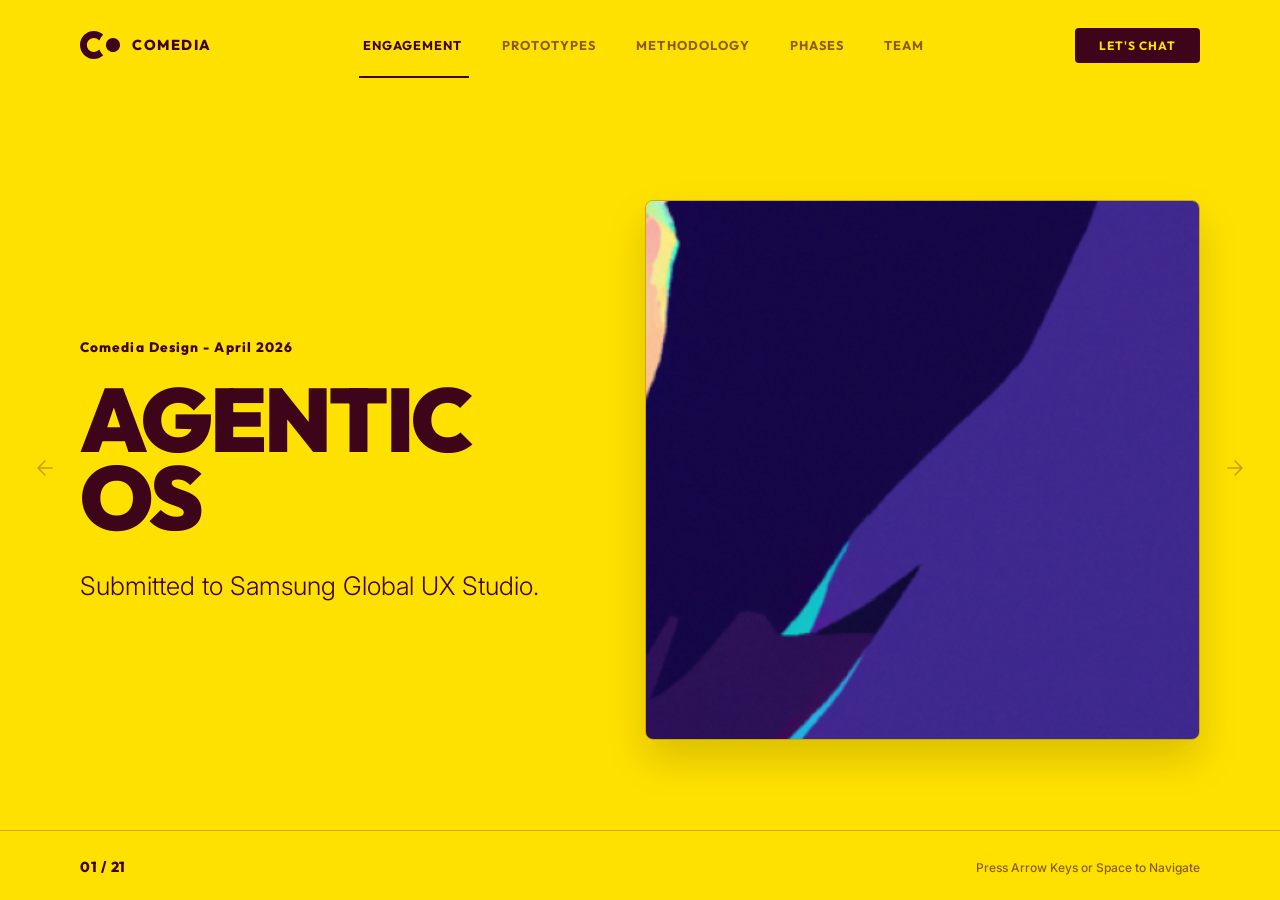
==== commit 284dc2ff: "Implement Figma frame-115 premium dynamic presentation deck design" ====
--- a/index.html
+++ b/index.html
@@ -3,384 +3,531 @@
 <head>
   <meta charset="UTF-8">
   <meta name="viewport" content="width=device-width, initial-scale=1.0">
-  <title>CoMedia Design | Digital Product Design & Engineering</title>
-  <meta name="description" content="CoMedia Design is a premier digital product design and development agency. We craft digital solutions for companies that need to move.">
+  <title>CoMedia Design | Agentic OS Proposal</title>
+  <meta name="description" content="Agentic OS UX proposal submitted to Samsung Global UX Studio by Comedia Design.">
   
-  <!-- Preload fonts and critical images -->
+  <!-- Preload fonts -->
   <link rel="preconnect" href="https://fonts.googleapis.com">
   <link rel="preconnect" href="https://fonts.gstatic.com" crossorigin>
-  <link href="https://fonts.googleapis.com/css2?family=Inter:wght@300;400;500;600&family=Outfit:wght@400;500;700;800;900&display=swap" rel="stylesheet">
+  <link href="https://fonts.googleapis.com/css2?family=Inter:wght@300;400;500;600;700&family=Outfit:wght@400;500;700;800;900&display=swap" rel="stylesheet">
   
   <link rel="stylesheet" href="index.css">
 </head>
-<body>
-
-  <!-- Floating Glow Backgrounds for Hero and dark sections -->
-  <div class="glow-bg glow-pink"></div>
-  <div class="glow-bg glow-blue"></div>
-
-  <!-- Header / Navigation -->
-  <header class="navbar" id="navbar">
-    <div class="nav-container">
-      <a href="#" class="nav-logo-link" aria-label="CoMedia Design Home">
-        <img src="imgs/Logo.svg" alt="CoMedia logo" class="nav-logo-icon">
-      </a>
-      <nav class="nav-menu" aria-label="Main navigation" id="nav-menu">
-        <a href="#about" class="nav-link">ABOUT US</a>
-        <a href="#work" class="nav-link active">WORK</a>
-        <a href="#ai-thinking" class="nav-link">AI THINKING</a>
-        <a href="#creative-capital" class="nav-link">CREATIVE CAPITAL</a>
-        <a href="#insights" class="nav-link">INSIGHTS</a>
-        <a href="#contact" class="nav-link contact-btn">Let's chat</a>
-      </nav>
-      <button class="menu-toggle" aria-label="Toggle Menu" aria-expanded="false" id="menu-toggle">
-        <span class="bar"></span>
-        <span class="bar"></span>
-      </button>
-    </div>
-  </header>
-
-  <!-- Hero Section -->
-  <section class="hero-section" id="hero">
-    <div class="hero-container">
-      <!-- Left side small paragraph -->
-      <div class="hero-intro scroll-reveal">
-        <p class="hero-intro-text">
-          A creative agency that<br>
-          cuts straight to the work.
-        </p>
-      </div>
-      
-      <!-- Massive Hero Text Grid -->
-      <div class="hero-display scroll-reveal">
-        <h1 class="hero-title">
-          <span class="stroke-text">WE CRAFT DIGITAL</span><br>
-          <span class="filled-pink">SOLUTIONS</span> <span class="stroke-text">FOR</span><br>
-          <span class="stroke-text">COMPANIES THAT</span><br>
-          <span class="stroke-text">NEED</span> <span class="filled-blue">TO MOVE</span> <span class="filled-yellow-arrow">→</span>
-        </h1>
-      </div>
-    </div>
-  </section>
-
-  <!-- WHO WE ARE Section (Pink Background) -->
-  <section class="section-pink" id="about">
-    <div class="section-container text-center">
-      <span class="section-tag dark-tag scroll-reveal">WHO WE ARE</span>
-      <h2 class="section-title dark-text scroll-reveal">
-        A product team that <span class="highlight-yellow">designs</span>, builds, and ships.
-      </h2>
-      <div class="section-desc-wrapper scroll-reveal">
-        <p class="section-desc dark-text">
-          Whatever the context, whatever the problem. Across industries, stages and time zones.
-        </p>
-        <p class="section-desc dark-text">
-          No fixed formulas. Just sharp thinking and work that lasts.
-        </p>
-      </div>
-    </div>
-  </section>
-
-  <!-- WHO WE WORK WITH Section (Black Background) -->
-  <section class="section-black" id="work-with">
-    <div class="section-container grid-2">
-      <div class="work-with-content scroll-reveal">
-        <span class="section-tag pink-tag">WHO WE WORK WITH</span>
-        <h2 class="section-title filled-pink">From Startups<br>to Fortune 500</h2>
-        <p class="section-desc text-muted">
-          From pre-seed startups figuring out what to build, to Fortune 500 teams that need to move faster than their org allows — we meet you where you are.
-        </p>
-      </div>
-      <div class="work-with-visual scroll-reveal">
-        <!-- High-fidelity overlapping team/meeting image layout using actual assets -->
-        <div class="visual-stack">
-          <div class="visual-bg-card">
-            <!-- Simulated office meeting using beautiful mask background -->
-            <img src="imgs/Mask group.png" alt="Collaborative design sprint session" class="stack-img-back">
+<body class="theme-yellow">
+
+  <!-- Core Deck Container -->
+  <div class="deck-container">
+    
+    <!-- Top Header Navigation (Figma Replica) -->
+    <header class="deck-header">
+      <div class="header-left">
+        <a href="#" class="header-logo-link" id="logo-link">
+          <div class="logo-wrapper">
+            <svg width="52" height="36" viewBox="0 0 52 36" fill="none" xmlns="http://www.w3.org/2000/svg" class="comedia-logo-svg">
+              <path d="M29.5063 31.0366C29.5558 31.1187 29.5842 31.2148 29.5842 31.3176C29.5842 31.5504 29.438 31.7494 29.2319 31.8284C26.1407 34.4329 22.1627 36 17.8222 36C7.97928 36 0 27.9411 0 18C0 8.05887 7.97928 0 17.8222 0C22.2463 0 26.2939 1.62808 29.4097 4.32338C29.4178 4.3304 29.4255 4.33862 29.4328 4.3479C29.5267 4.4485 29.5842 4.58382 29.5842 4.73264C29.5842 4.87531 29.5313 5.00558 29.4442 5.10475C29.4383 5.11299 29.4319 5.12044 29.4253 5.12699C27.5887 6.94015 26.1385 9.15097 25.2113 11.6216C25.2071 11.6328 25.2022 11.6437 25.1967 11.6544C25.1075 11.8459 24.9139 11.9786 24.6896 11.9786C24.5186 11.9786 24.3655 11.9015 24.2628 11.7801C22.6405 10.067 20.3547 9 17.8222 9C12.9008 9 8.91111 13.0294 8.91111 18C8.91111 22.9706 12.9008 27 17.8222 27C20.3513 27 22.6343 25.9359 24.2562 24.2269C24.3589 24.1008 24.5149 24.0203 24.6897 24.0203C24.9317 24.0203 25.1378 24.1746 25.2159 24.3906C26.1448 26.8603 27.5964 29.07 29.4342 30.8818C29.467 30.9141 29.491 30.9694 29.5063 31.0366Z" fill="currentColor"/>
+              <path d="M42.3972 27.128C47.3844 27.128 51.4273 23.0795 51.4273 18.0854C51.4273 13.0913 47.3844 9.04272 42.3972 9.04272C37.4101 9.04272 33.3672 13.0913 33.3672 18.0854C33.3672 23.0795 37.4101 27.128 42.3972 27.128Z" fill="currentColor"/>
+            </svg>
+            <span class="logo-text">COMEDIA</span>
           </div>
-          <div class="visual-front-card">
-            <!-- Small overlay with actual team photo asset -->
-            <img src="imgs/Ben.png" alt="Engineering review session" class="stack-img-front">
-          </div>
-        </div>
-      </div>
-    </div>
-
-    <!-- Yellow Styled Client Logos Row -->
-    <div class="logos-container scroll-reveal">
-      <div class="logos-grid">
-        <div class="logo-item"><img src="imgs/google.svg" alt="Google" class="yellow-logo"></div>
-        <div class="logo-item brand-logo-text">Microsoft</div>
-        <div class="logo-item"><img src="imgs/atlassian_logo.svg.svg" alt="Atlassian" class="yellow-logo"></div>
-        <div class="logo-item brand-logo-text">zoom</div>
-        <div class="logo-item brand-logo-text">WINNEBAGO</div>
-      </div>
-    </div>
-  </section>
-
-  <!-- OUR TAKE ON AI Section (Yellow Background) -->
-  <section class="section-yellow" id="ai-thinking">
-    <div class="section-container grid-2">
-      <div class="ai-content-left scroll-reveal">
-        <span class="section-tag dark-tag">OUR TAKE ON AI</span>
-        <h2 class="ai-title dark-text">
-          Not a shortcut,<br>
-          not a gimmick.<br>
-          <span class="filled-blue">AI is part of how<br>we work.</span>
-        </h2>
-      </div>
-      <div class="ai-content-right scroll-reveal">
-        <p class="section-desc dark-text">
-          We use it where it earns its place. Where it doesn't, we don't force it.
-        </p>
-        <a href="#work" class="ai-link dark-text">
-          How we think about that <span class="ai-arrow">→</span>
         </a>
       </div>
-    </div>
-  </section>
-
-  <!-- HOW WE DO IT Section (Black Background) -->
-  <section class="section-black" id="creative-capital">
-    <div class="section-container grid-2 items-start">
-      <div class="how-we-do-left scroll-reveal">
-        <span class="section-tag yellow-tag">THE MODEL</span>
-        <p class="section-desc text-muted mt-2">
-          We embed with your team, flex with your roadmap, and scale up or down without the overhead.
-        </p>
+      <nav class="header-nav" aria-label="Deck sections">
+        <div class="nav-links-container">
+          <button class="nav-tab active" data-target-slide="1" data-category="ENGAGEMENT">ENGAGEMENT</button>
+          <button class="nav-tab" data-target-slide="7" data-category="PROTOTYPES">PROTOTYPES</button>
+          <button class="nav-tab" data-target-slide="11" data-category="METHODOLOGY">METHODOLOGY</button>
+          <button class="nav-tab" data-target-slide="16" data-category="PHASES">PHASES</button>
+          <button class="nav-tab" data-target-slide="19" data-category="TEAM">TEAM</button>
+        </div>
+        <div class="active-indicator-bar" id="indicator-bar"></div>
+      </nav>
+      <div class="header-right">
+        <button class="chat-btn" id="contact-trigger">LET'S CHAT</button>
       </div>
-      <div class="how-we-do-right scroll-reveal">
-        <span class="section-tag yellow-tag">HOW WE DO IT</span>
-        <h2 class="section-title text-white mt-2">
-          We work inside your process, not above it. From the first hard conversation to the moment it ships — we fit the work, not the other way around.
-        </h2>
+    </header>
+
+    <!-- Slide Navigation Arrows -->
+    <button class="arrow-btn arrow-left" id="arrow-prev" aria-label="Previous Slide">
+      <svg width="24" height="24" viewBox="0 0 24 24" fill="none" stroke="currentColor" stroke-width="1.5">
+        <path d="M19 12H5M12 19l-7-7 7-7" stroke-linecap="round" stroke-linejoin="round"/>
+      </svg>
+    </button>
+    <button class="arrow-btn arrow-right" id="arrow-next" aria-label="Next Slide">
+      <svg width="24" height="24" viewBox="0 0 24 24" fill="none" stroke="currentColor" stroke-width="1.5">
+        <path d="M5 12h14M12 5l7 7-7 7" stroke-linecap="round" stroke-linejoin="round"/>
+      </svg>
+    </button>
+
+    <!-- Main Slide Canvas -->
+    <main class="slide-canvas" id="slide-canvas">
+      <!-- Active slide contents will be injected here dynamically by JS -->
+    </main>
+
+    <!-- Keyboard Helpers & Indicator Bottom Pinned -->
+    <footer class="deck-footer-bar">
+      <div class="footer-left-info">
+        <span class="slide-counter" id="slide-counter">01 / 21</span>
       </div>
-    </div>
-  </section>
-
-  <!-- Selected Work Grid Section (Black Background) -->
-  <section class="portfolio-section" id="work">
-    <div class="portfolio-container">
-      
-      <!-- Project Case Studies Grid -->
-      <div class="case-studies-grid">
-        
-        <!-- Project 1: MAURA -->
-        <article class="case-study-card scroll-reveal" data-project="maura">
-          <div class="card-visual">
-            <img src="imgs/Maura Website.png" alt="Maura luxury lookbook fashion app mockup" class="card-img">
-            <div class="card-overlay"></div>
-          </div>
-          <div class="card-content">
-            <h3 class="card-title">MAURA</h3>
-            <p class="card-subtitle">The Future of Luxury Shopping</p>
-          </div>
-        </article>
-
-        <!-- Project 2: FLOZ -->
-        <article class="case-study-card scroll-reveal" data-project="floz">
-          <div class="card-visual">
-            <img src="imgs/Look Matcher.png" alt="Floz water tracking app user interface" class="card-img">
-            <div class="card-overlay"></div>
-          </div>
-          <div class="card-content">
-            <h3 class="card-title">FLOZ</h3>
-            <p class="card-subtitle">Technology, Beautifully Built</p>
-          </div>
-        </article>
-
-        <!-- Project 3: GOOGLE -->
-        <article class="case-study-card scroll-reveal" data-project="google">
-          <div class="card-visual">
-            <!-- Simulated login dashboard using beautiful face profile style -->
-            <img src="imgs/Mask group.png" alt="Google Agentic AI workspace" class="card-img" style="filter: brightness(0.6) saturate(1.2);">
-            <div class="card-logo-overlay">
-              <img src="imgs/google.svg" alt="Google" class="visual-logo">
-            </div>
-            <div class="card-overlay"></div>
-          </div>
-          <div class="card-content">
-            <h3 class="card-title">GOOGLE</h3>
-            <p class="card-subtitle">Agentic AI at the Core</p>
-          </div>
-        </article>
-
-        <!-- Project 4: MACY'S -->
-        <article class="case-study-card scroll-reveal" data-project="macys">
-          <div class="card-visual">
-            <img src="imgs/Discover.png" alt="Macy's tomorrow's retail experiences" class="card-img">
-            <div class="card-overlay"></div>
-          </div>
-          <div class="card-content">
-            <h3 class="card-title">MACY'S</h3>
-            <p class="card-subtitle">Designing Tomorrow's Retail Experiences</p>
-          </div>
-        </article>
-
-        <!-- Project 5: FUTURE CARDS -->
-        <article class="case-study-card scroll-reveal" data-project="future-cards">
-          <div class="card-visual">
-            <!-- Beautiful card grid layout simulating AI brand design decks -->
-            <div class="card-grid-visual-simulation">
-              <div class="visual-deck-card pink-deck-card">Brand Overview</div>
-              <div class="visual-deck-card orange-deck-card">Client Brief</div>
-              <div class="visual-deck-card purple-deck-card">Brand Storytelling</div>
-              <div class="visual-deck-card green-deck-card">Brand Purpose</div>
-              <div class="visual-deck-card magenta-deck-card">Naming</div>
-              <div class="visual-deck-card yellow-deck-card">Strategy</div>
-            </div>
-            <div class="card-overlay"></div>
-          </div>
-          <div class="card-content">
-            <h3 class="card-title">FUTURE CARDS</h3>
-            <p class="card-subtitle">Where AI Meets Brand Design</p>
-          </div>
-        </article>
-
+      <div class="footer-right-info">
+        <span class="key-hint">Press Arrow Keys or Space to Navigate</span>
       </div>
-    </div>
-  </section>
-
-  <!-- YOU'LL LOVE WORKING WITH US Section (Blue Background) -->
-  <section class="section-blue-cta" id="insights">
-    <div class="section-container text-center py-5 scroll-reveal">
-      <h2 class="cta-title">
-        You'll love working with us <span class="cta-arrow">→</span>
-      </h2>
-    </div>
-  </section>
-
-  <!-- Footer (Blue Background) -->
-  <footer class="footer">
-    <div class="footer-container">
-      <div class="footer-logo scroll-reveal">
-        <img src="imgs/Brand Name.svg" alt="comedia" class="footer-logo-wordmark">
-      </div>
-      <div class="footer-nav scroll-reveal">
-        <a href="#about">About Us</a>
-        <a href="#work">Work</a>
-        <a href="#ai-thinking">AI Thinking</a>
-        <a href="#creative-capital">Creative Capital</a>
-        <a href="#insights">Insights</a>
-        <a href="#contact">Contact</a>
-      </div>
-      <div class="footer-bottom scroll-reveal">
-        <div class="footer-copyright">
-          <span>&copy; CoMedia Design 2026</span>
-          <a href="#">Privacy Policy</a>
-          <span class="divider">|</span>
-          <a href="#">Terms of Service</a>
-        </div>
-        <div class="footer-social">
-          <a href="#" aria-label="LinkedIn Profile">
-            <!-- Precise inline LinkedIn icon matching design -->
-            <svg width="20" height="20" viewBox="0 0 24 24" fill="currentColor">
-              <path d="M19 0h-14c-2.761 0-5 2.239-5 5v14c0 2.761 2.239 5 5 5h14c2.762 0 5-2.239 5-5v-14c0-2.761-2.238-5-5-5zm-11 19h-3v-11h3v11zm-1.5-12.268c-.966 0-1.75-.779-1.75-1.75s.784-1.75 1.75-1.75 1.75.779 1.75 1.75-.784 1.75-1.75 1.75zm13.5 12.268h-3v-5.604c0-3.368-4-3.113-4 0v5.604h-3v-11h3v1.765c1.396-2.586 7-2.777 7 2.476v6.759z"/>
-            </svg>
-          </a>
-        </div>
-      </div>
-    </div>
-  </footer>
-
-  <!-- Case Study Dialog (Full-Screen Accessible Slide-In Drawer) -->
-  <dialog class="modal-drawer" id="project-modal" aria-modal="true" aria-labelledby="modal-title">
-    <div class="drawer-wrapper">
-      <button class="drawer-close-btn" aria-label="Close case study" id="modal-close">
-        <svg width="24" height="24" viewBox="0 0 24 24" fill="none" stroke="currentColor" stroke-width="1.5">
-          <path d="M18 6L6 18M6 6L18 18" stroke-linecap="round" stroke-linejoin="round"/>
-        </svg>
-      </button>
-      <div class="drawer-scroll-container">
-        
-        <header class="drawer-header">
-          <span class="drawer-tag" id="modal-tag">Tag</span>
-          <h2 class="drawer-title" id="modal-title">Project Title</h2>
-          <p class="drawer-subtitle" id="modal-subtitle">Project Subtitle</p>
-        </header>
-
-        <!-- Visual Hero (Image or Video) -->
-        <div class="drawer-hero-visual" id="modal-visual-container">
-          <!-- Dynamically filled -->
-        </div>
-
-        <!-- Details Grid -->
-        <div class="drawer-details-grid">
-          <div class="drawer-main-content">
-            <section class="drawer-section">
-              <h3 class="drawer-section-title">The Challenge</h3>
-              <p id="modal-challenge-text">Challenge description goes here.</p>
-            </section>
-            <section class="drawer-section">
-              <h3 class="drawer-section-title">Our Approach</h3>
-              <p id="modal-approach-text">Approach description goes here.</p>
-            </section>
-            <section class="drawer-section">
-              <h3 class="drawer-section-title">The Impact</h3>
-              <p id="modal-impact-text">Impact description goes here.</p>
-            </section>
-          </div>
-          
-          <aside class="drawer-sidebar">
-            <div class="sidebar-block">
-              <h4 class="sidebar-label">Client</h4>
-              <p class="sidebar-value" id="modal-client-value">Client Name</p>
-            </div>
-            <div class="sidebar-block">
-              <h4 class="sidebar-label">Core Capabilities</h4>
-              <ul class="sidebar-list" id="modal-capabilities-list">
-                <!-- Dynamically filled -->
-              </ul>
-            </div>
-            <div class="sidebar-block">
-              <h4 class="sidebar-label">Services Provided</h4>
-              <p class="sidebar-value" id="modal-services-value">Design, Prototyping, Strategy</p>
-            </div>
-          </aside>
-        </div>
-
-      </div>
-    </div>
-  </dialog>
-
-  <!-- Interactive Discovery / Contact Overlay Dialog -->
-  <dialog class="modal-drawer" id="contact-modal" aria-modal="true" aria-labelledby="contact-modal-title">
-    <div class="drawer-wrapper">
-      <button class="drawer-close-btn" aria-label="Close dialog" id="contact-close">
-        <svg width="24" height="24" viewBox="0 0 24 24" fill="none" stroke="currentColor" stroke-width="1.5">
-          <path d="M18 6L6 18M6 6L18 18" stroke-linecap="round" stroke-linejoin="round"/>
-        </svg>
-      </button>
-      <div class="drawer-scroll-container">
-        <header class="drawer-header">
-          <span class="drawer-tag">Let's talk</span>
-          <h2 class="drawer-title" id="contact-modal-title">Start a project with us</h2>
-          <p class="drawer-subtitle">Whether you're a pre-seed startup or a Fortune 500 team, we'd love to hear from you.</p>
-        </header>
-
-        <form class="contact-form" id="contact-form" onsubmit="event.preventDefault(); alert('Inquiry submitted! We\'ll be in touch shortly.'); this.reset(); document.getElementById('contact-modal').close(); document.body.style.overflow='';">
+    </footer>
+
+  </div>
+
+  <!-- Contact Dialog (Accessible Modal) -->
+  <dialog class="modal-dialog" id="contact-dialog">
+    <div class="modal-wrapper">
+      <button class="modal-close" id="modal-close" aria-label="Close dialog">✕</button>
+      <div class="modal-content">
+        <span class="modal-tag">GET IN TOUCH</span>
+        <h2 class="modal-title">LET'S BUILD THE FUTURE OS</h2>
+        <p class="modal-desc">Interested in discussing agentic interfaces or research frameworks? Drop us a line.</p>
+        <form class="modal-form" id="contact-form" onsubmit="event.preventDefault(); alert('Message sent!'); document.getElementById('contact-dialog').close();">
           <div class="form-group">
-            <label for="contact-name">Your Name</label>
-            <input type="text" id="contact-name" required placeholder="Name">
+            <label for="form-name">Name</label>
+            <input type="text" id="form-name" required placeholder="Your name">
           </div>
           <div class="form-group">
-            <label for="contact-email">Email Address</label>
-            <input type="email" id="contact-email" required placeholder="name@company.com">
+            <label for="form-email">Email</label>
+            <input type="email" id="form-email" required placeholder="you@domain.com">
           </div>
           <div class="form-group">
-            <label for="contact-company">Company / Organization</label>
-            <input type="text" id="contact-company" placeholder="Company Name">
+            <label for="form-msg">Message</label>
+            <textarea id="form-msg" rows="4" required placeholder="Tell us about your project..."></textarea>
           </div>
-          <div class="form-group">
-            <label for="contact-msg">Tell us about your challenge...</label>
-            <textarea id="contact-msg" rows="4" required placeholder="What are you trying to build?"></textarea>
-          </div>
-          <button type="submit" class="btn-submit-form">Send inquiry →</button>
+          <button type="submit" class="form-submit-btn">Send Message</button>
         </form>
       </div>
     </div>
   </dialog>
 
+  <!-- Complete 21 Slides Database -->
+  <script>
+    window.SLIDE_DATA = [
+      {
+        id: 1,
+        category: "ENGAGEMENT",
+        title: "AGENTIC OS",
+        subtitle: "Submitted to Samsung Global UX Studio.",
+        tag: "Comedia Design - April 2026",
+        layout: "title-slide",
+        visualUrl: "imgs/Mask group.png"
+      },
+      {
+        id: 2,
+        category: "ENGAGEMENT",
+        title: "WHAT MAKES US DIFFERENT",
+        layout: "two-column-quote",
+        quote: "We didn't wait for the brief to tell us what to find.",
+        blocks: [
+          {
+            heading: "INNOVATION WORK IS WHAT WE DO.",
+            text: "Not as a side practice, but as the core of how we operate: early-stage, high-ambiguity projects where the brief is a hypothesis and the output has to earn its way into a roadmap."
+          },
+          {
+            heading: "WE TREAT PROTOTYPES AS RESEARCH INSTRUMENTS.",
+            text: "Build and research run in parallel from week one. Each loop produces validated findings and advancing concept fidelity at the same time."
+          }
+        ]
+      },
+      {
+        id: 3,
+        category: "ENGAGEMENT",
+        title: "THE AGENTIC OS CHALLENGE",
+        layout: "two-column-quote",
+        quote: "This is a trust architecture challenge.",
+        blocks: [
+          {
+            heading: "EVERY DESIGN ASSUMPTION BUILT FOR APPS BREAKS HERE.",
+            text: "Apps respond when asked. An agentic OS acts before the user does. That changes everything: how trust is built, how consent is managed, how the UI itself scales from static dashboards to active, high-ambiguity status displays."
+          },
+          {
+            heading: "THE HARD PART ISN'T THE CAPABILITY. IT'S THE RELATIONSHIP.",
+            text: "An agentic OS that users don't trust is worse than useless. One they trust too much will eventually fail them. The design challenge is building a system that earns delegation gradually, handles failure gracefully, and knows when to stay invisible."
+          }
+        ]
+      },
+      {
+        id: 4,
+        category: "ENGAGEMENT",
+        title: "OUR HYPOTHESES — PT. 1",
+        subtitle: "Designing for the outcome, not the feature.",
+        layout: "three-column",
+        columns: [
+          {
+            heading: "Intelligence should be felt, not named.",
+            text: "Two exceptions: first-time navigation to a new domain, and when something goes wrong. Outside those moments, it's infrastructure."
+          },
+          {
+            heading: "The right outcome feels simpler, not more capable.",
+            text: "The agentic layer absorbs complexity rather than surfacing it. Users do less, see less. Because the system already handled it."
+          },
+          {
+            heading: "Trust follows a U-curve, not a straight line.",
+            text: "A well-handled failure builds trust faster than ten successes. That changes everything about recovery UX."
+          }
+        ]
+      },
+      {
+        id: 5,
+        category: "ENGAGEMENT",
+        title: "OUR HYPOTHESES — PT. 2",
+        subtitle: "The relationship layer most teams never design for.",
+        layout: "three-column",
+        columns: [
+          {
+            heading: "Silence is a feature, not an absence.",
+            text: "In a traditional app, silence means nothing is happening. In an agentic system, silence means the system handled it. Designing for that distinction is not optional.",
+            icon: "sun"
+          },
+          {
+            heading: "Consent is a relationship, not a checkbox.",
+            text: "Traditional apps ask once and move on. An agentic OS earns permission continuously.",
+            icon: "heart"
+          },
+          {
+            heading: "The relationship starts before the user does anything.",
+            text: "Before the first delegation, the system is already watching. That pre-engagement window is where trust is formed invisibly.",
+            icon: "nodes"
+          }
+        ]
+      },
+      {
+        id: 6,
+        category: "ENGAGEMENT",
+        title: "ROADMAP OVERVIEW",
+        subtitle: "Revised $400k framework with transparent SOW scoping.",
+        layout: "roadmap-table",
+        rows: [
+          {
+            scope: "SOW1",
+            phases: "Phases 1 — 2",
+            focus: "Research foundation, archetype validation, concept design experimentation",
+            timeline: "June 22 — Late September 2026"
+          },
+          {
+            scope: "SOW2",
+            phases: "Phase 3",
+            focus: "Interaction model, domain expansion, A2A prototyping, feasibility",
+            timeline: "October — November 1, 2026"
+          }
+        ]
+      },
+      {
+        id: 7,
+        category: "PROTOTYPES",
+        title: "WHY PROTOTYPES COME FIRST",
+        layout: "two-column-quote",
+        quote: "What's the fastest way to build something real?",
+        blocks: [
+          {
+            heading: "OTHER AGENCIES RESEARCH, THEN DESIGN.",
+            text: "We build first and use the prototype as the research instrument. A working concept in front of a real participant generates richer data in forty minutes than two weeks of desk research."
+          },
+          {
+            heading: "THE BRIEF FOLLOWS THE PARTICIPANT.",
+            text: "The prototype brief is written after the first three to four sessions, shaped by what participants tell us. Each iteration produces a tighter archetype model and a higher-fidelity concept at the same time. Live prototypes from week three."
+          }
+        ]
+      },
+      {
+        id: 8,
+        category: "PROTOTYPES",
+        title: "COGNITIVE INTERACTION PREVIEW",
+        subtitle: "NYC Trip Mockup",
+        layout: "mockup-slide",
+        scenario: "nyctrip",
+        bgImage: "imgs/bob-brewer-Aqd7GUn48jI-unsplash.jpg", // From Downloads
+        qrCode: "imgs/adobe-express-qr-code.png",
+        phoneContent: {
+          title: "New York Trip",
+          date: "Sun-Weds this week",
+          items: [
+            { title: "Flight SFO → JFK", desc: "Flight Confirmed • Tomorrow at 7:15am" },
+            { title: "Marriott Midtown", desc: "Check-in Tuesday • 3:00pm" }
+          ],
+          nudge: "Go in now • 40m ahead on your left",
+          handledCount: 2
+        }
+      },
+      {
+        id: 9,
+        category: "PROTOTYPES",
+        title: "INTELLIGENT ROUTING MOCKUP",
+        subtitle: "Zara Active Assistance",
+        layout: "mockup-slide",
+        scenario: "zara",
+        bgImage: "imgs/bob-brewer-Aqd7GUn48jI-unsplash.jpg", // city backdrop
+        qrCode: "imgs/adobe-express-qr-code.png",
+        phoneContent: {
+          title: "Zara",
+          date: "30% sale ends tonight",
+          items: [
+            { title: "Remind me at 5pm", desc: "Active location notification" },
+            { title: "Browse online", desc: "zara.com catalog" }
+          ],
+          nudge: "You browsed here 3 weeks ago and didn't buy",
+          handledCount: 2
+        }
+      },
+      {
+        id: 10,
+        category: "PROTOTYPES",
+        title: "SYNTHETIC USER TESTING",
+        subtitle: "A structured research environment for stress-testing agentic scenarios.",
+        layout: "synthetic-testing",
+        visualUrl: "imgs/Recovery Card.png",
+        text: "Each synthetic participant carries a defined belief profile and gets interviewed by an AI facilitator across multiple scenarios and archetypes — surfacing reasoning patterns, trust responses, and failure reactions."
+      },
+      {
+        id: 11,
+        category: "METHODOLOGY",
+        title: "COGNITIVE INTERVIEWS",
+        layout: "two-column-quote",
+        quote: "Preference research tells you what someone would use. We need to know what they believe.",
+        blocks: [
+          {
+            heading: "WE'RE NOT ASKING WHAT THEY'D USE. WE'RE ASKING WHAT THEY BELIEVE.",
+            text: "The brief's six learning goals ask how people reason about delegation and trust, not what they prefer. Cognitive interviews get to the causal story: what participants believe is happening when a system acts, and what story they tell themselves when it goes wrong."
+          },
+          {
+            heading: "THE QUESTION THAT GETS TO THE ARCHETYPE ISN'T 'WHAT'. IT'S 'WHY'.",
+            text: "'I don't trust it to book my flights' is a preference signal. 'What do you believe would happen if it did?' gets to the archetype. That distinction shapes every design decision in our research programme."
+          }
+        ]
+      },
+      {
+        id: 12,
+        category: "METHODOLOGY",
+        title: "PARTICIPANT STRATEGY",
+        layout: "two-column-quote",
+        quote: "Meaningful selection of different levels of delegation experience.",
+        blocks: [
+          {
+            heading: "12 TO 16 PARTICIPANTS, TWO SESSIONS EACH.",
+            text: "From users with no active AI tools, the delegation floor, through passive smart device users, active daily AI users, and developer-adjacent participants at the forward edge of autonomy tolerance."
+          },
+          {
+            heading: "SCREENED FOR REAL FAILURE.",
+            text: "Every participant is screened for two criteria: they have experienced an AI tool getting something meaningfully wrong, and they use their phone as a primary device."
+          }
+        ]
+      },
+      {
+        id: 13,
+        category: "METHODOLOGY",
+        title: "THE RESEARCH LOOP",
+        layout: "two-column-quote",
+        quote: "We don't show the prototype until we know what we're testing.",
+        blocks: [
+          {
+            heading: "SESSION 1: BASELINE",
+            text: "Establishes each participant's belief structure before any design exposure. No prototype, no contamination. We reconstruct a real-world scenario from their life that hit the trust/delegation thresholds. We close with a future-state scenario and map baseline emotional texture: relief, curiosity, or discomfort."
+          },
+          {
+            heading: "SESSION 2: INTERVENTION",
+            text: "Shows the current prototype and runs a failure scenario. We watch for confirmation bias, error recovery, and changes in the baseline mental model. Session 1 and 2 test whether the prototype moved the needle."
+          }
+        ]
+      },
+      {
+        id: 14,
+        category: "METHODOLOGY",
+        title: "RECOVERY UX",
+        subtitle: "A concept without a failure state isn't complete.",
+        layout: "three-column",
+        columns: [
+          {
+            heading: "A well-handled failure builds more trust than ten successes.",
+            text: "Every PoC includes at least one recovery scenario. Not as an edge case, but as a core design requirement. The system catches problems before the user does, corrects without drama, and never makes the user feel supervised."
+          },
+          {
+            heading: "How you recover depends entirely on who you're recovering.",
+            text: "A highly trusting user who hits one high-stakes failure is harder to recover than a skeptic who expects things to go wrong. The recovery UX has to match the archetype. A single universal pattern won't hold."
+          },
+          {
+            heading: "Catch, correct, and notify without drama.",
+            text: "Failure is not an exception state — it is a primary design surface. The UI transitions smoothly between autonomic operations and guided corrections, making the friction educational."
+          }
+        ]
+      },
+      {
+        id: 15,
+        category: "METHODOLOGY",
+        title: "SYNTHESIS & ARCHETYPE CARDS",
+        layout: "two-column-quote",
+        quote: "Research and design don't wait for each other. They run in parallel and feed each other.",
+        blocks: [
+          {
+            heading: "AMBIGUITY ISN'T A PROBLEM. IT'S A SIGNAL.",
+            text: "After each round of sessions, the team independently reviews what they heard. When they disagree on what an observation means, that's not a problem to fix. It means the finding needs more pressure in the next session."
+          },
+          {
+            heading: "BELIEF PATTERN, NOT DEMOGRAPHIC.",
+            text: "Affinity mapping runs by causal belief pattern, not demographic. 'It learned my behavior' and 'it guessed' are two different attributions, and that difference matters. The six working archetypes are a starting structure. If the evidence produces a different set, we present it."
+          }
+        ]
+      },
+      {
+        id: 16,
+        category: "PHASES",
+        title: "PHASE 1 DELIVERABLES",
+        layout: "deliverables-table",
+        rows: [
+          {
+            deliverable: "Mental Model Archetype Cards",
+            description: "Validated from real participant evidence. Structured for machine readability, traceable to specific qualitative findings."
+          },
+          {
+            deliverable: "PoC Explorations (2-3)",
+            description: "Across Home Screen, AOD, and Lock Screen. Each includes at least one recovery scenario."
+          },
+          {
+            deliverable: "A2A Coordination Legibility Framework",
+            description: "Maps the problem space for agent-to-agent interaction across the engagement."
+          },
+          {
+            deliverable: "A2A Design Guidelines",
+            description: "Governs how agent handoffs, task delegation, and error attribution are communicated across Phase 2 and 3 surfaces."
+          },
+          {
+            deliverable: "Monthly HQ Shareouts",
+            description: "PPTX and video formatted for Knox-only distribution throughout SOW1."
+          }
+        ]
+      },
+      {
+        id: 17,
+        category: "PHASES",
+        title: "PHASE 2 DELIVERABLES",
+        layout: "deliverables-table",
+        rows: [
+          {
+            deliverable: "Agent Mode Concepts (3 directions)",
+            description: "Conservative, moderate, and radical directions for agentic interactions. Each user-tested and mapped to specific archetype scenarios."
+          },
+          {
+            deliverable: "Card Pattern Library",
+            description: "Reusable UI/UX patterns for surfacing AI-initiated suggestions. Documents appearance, dismissal logic, and delegation acceptance."
+          },
+          {
+            deliverable: "Transparency UX Patterns",
+            description: "Covers provenance indicators, confidence signals, attribution, and intervention points."
+          },
+          {
+            deliverable: "Hub Navigation and Coordination Patterns",
+            description: "How users navigate concurrent agent tasks — handoff legibility, task status, and intervention points."
+          },
+          {
+            deliverable: "Phase 2 Executive Shareout",
+            description: "Phase deliverables formatted for internal HQ executive review."
+          }
+        ]
+      },
+      {
+        id: 18,
+        category: "PHASES",
+        title: "PHASE 3 DELIVERABLES",
+        layout: "deliverables-table",
+        rows: [
+          {
+            deliverable: "A2A Prototype",
+            description: "Intent delegation from orchestration layer to domain agent, includes handoff pattern, trust indicators, and at least one recovery scenario."
+          },
+          {
+            deliverable: "Agent Mode Prototype Video",
+            description: "Observation-mode UX with visibility and control. Uses validated archetypes to determine what surfaces and what stays invisible."
+          },
+          {
+            deliverable: "A2A Gateway Strategy Deck",
+            description: "Principles and design decisions for A2A behavior. Includes a draft governance framework for agent behavior within the Galaxy ecosystem."
+          },
+          {
+            deliverable: "Technical Feasibility Report",
+            description: "Orchestration landscape assessment, constraints, viable pathways, and named assumptions."
+          },
+          {
+            deliverable: "One UI Envisioning Strategy",
+            description: "Vision for One UI 10.5 through 11.5. Written for VIP and HQ leadership."
+          }
+        ]
+      },
+      {
+        id: 19,
+        category: "TEAM",
+        title: "TRUSTED BY THE BEST",
+        subtitle: "Startups to Fortune 10. Same standard of work.",
+        layout: "trusted-logos",
+        logos: [
+          { name: "Microsoft" },
+          { name: "Vodafone", file: "imgs/Logo.svg.svg" },
+          { name: "Sharp / NEC", file: "imgs/nec_corporation_logo.svg.svg" },
+          { name: "VMware" },
+          { name: "Winnebago" },
+          { name: "Zoom" },
+          { name: "Macy's", file: "imgs/macys.svg" },
+          { name: "Google", file: "imgs/google.svg" },
+          { name: "Atlassian", file: "imgs/atlassian_logo.svg.svg" },
+          { name: "Ericsson", file: "imgs/ericsson_logo.svg.svg" },
+          { name: "Neom" },
+          { name: "The World Bank" }
+        ]
+      },
+      {
+        id: 20,
+        category: "TEAM",
+        title: "THE TEAM",
+        layout: "team-grid",
+        team: [
+          {
+            name: "Chris Basey",
+            role: "Creative Director, Strategic Lead",
+            bio: "25 years across Google, Atlassian, GE Aviation, Winnebago, and Ericsson. Has run agentic build engagements on Google Checks, Firebase Studio, and Maura."
+          },
+          {
+            name: "Ben Oertel",
+            role: "Chief Engineer",
+            bio: "Builds functional agentic systems. Deep Gemini experience. Currently building depth in the OpenClaw and Moltbook/Meta stack."
+          },
+          {
+            name: "Ken Yang",
+            role: "Head of Product",
+            bio: "Research methodology lead. California Bar-certified. Enterprise and consumer research leadership."
+          },
+          {
+            name: "Irene Sasaki",
+            role: "Lead Product Designer",
+            bio: "Concept direction, archetype card visual system, design system production."
+          },
+          {
+            name: "Ginevra Kirkland",
+            role: "Head of Content and Synthesis",
+            bio: "Archetype card narrative, executive shareout writing, HQ video production."
+          },
+          {
+            name: "Trina Tuazon",
+            role: "Senior Product Designer",
+            bio: "Phase 2 and 3 concept and interaction model support."
+          }
+        ]
+      },
+      {
+        id: 21,
+        category: "TEAM",
+        title: "WHY THIS WORKS",
+        subtitle: "We build early and move quickly, with continuous iteration shaped by research.",
+        layout: "two-column-quote",
+        quote: "We don't wait until the end to show you something.",
+        blocks: [
+          {
+            heading: "Six months. Two SOWs. Live prototypes from week three.",
+            text: "Other agencies will describe what they will research and then design. We will show what we have already built and explain how we learned from it. The prototypes come first. The research validates, breaks, or redirects them."
+          }
+        ]
+      }
+    ];
+  </script>
   <script src="index.js"></script>
 </body>
 </html>
--- a/index.css
+++ b/index.css
@@ -1,1076 +1,842 @@
 /* ==========================================================================
-   CoMedia Premium Design System - Home2.png Replica Styling
+   CoMedia Premium Presentation Design System (Figma frame-115 Replica)
    ========================================================================== */
 
-/* Design System Tokens */
+/* Design Tokens & Theme Engine Base */
 :root {
-  /* Color Palette */
-  --accent-pink: #FF4B8D;
-  --accent-yellow: #FFF12B;
-  --accent-blue: #4A60FF;
+  /* Default Theme: Yellow */
+  --bg-color: #FFE100;
+  --text-color: #3D041A;
+  --line-color: rgba(61, 4, 26, 0.2);
+  --accent-color: #3D041A;
   
-  --bg-dark: #0C0C0C;
-  --bg-navy: #0B1B3D;
-  --bg-light: #F4F3EF;
-  
-  --text-white: #FFFFFF;
-  --text-dark: #000000;
-  --text-muted: #8F8E9C;
-  
-  /* Fonts */
   --font-display: 'Outfit', sans-serif;
   --font-body: 'Inter', sans-serif;
   
-  /* Speeds and curves */
-  --transition-smooth: all 0.6s cubic-bezier(0.16, 1, 0.3, 1);
+  --transition-smooth: all 0.5s cubic-bezier(0.16, 1, 0.3, 1);
   --transition-fast: all 0.25s ease;
-  
-  /* Layout */
-  --container-width: 1280px;
-}
-
-/* Global Reset & Base */
+}
+
+/* Category Color-Theming Overrides */
+body.theme-yellow {
+  --bg-color: #FFE100;
+  --text-color: #3D041A;
+  --line-color: rgba(61, 4, 26, 0.25);
+  --accent-color: #3D041A;
+}
+
+body.theme-burgundy {
+  --bg-color: #4D0025;
+  --text-color: #FFE100;
+  --line-color: rgba(255, 225, 0, 0.25);
+  --accent-color: #FFE100;
+}
+
+body.theme-teal {
+  --bg-color: #BACECB;
+  --text-color: #0A2B4D;
+  --line-color: rgba(10, 43, 77, 0.25);
+  --accent-color: #0A2B4D;
+}
+
+body.theme-green {
+  --bg-color: #0D3A30;
+  --text-color: #BCE3DA;
+  --line-color: rgba(188, 227, 218, 0.25);
+  --accent-color: #BCE3DA;
+}
+
+body.theme-blue {
+  --bg-color: #09225C;
+  --text-color: #FFAEC1;
+  --line-color: rgba(255, 174, 193, 0.25);
+  --accent-color: #FFAEC1;
+}
+
+/* Reset & Base System */
 *, *::before, *::after {
   box-sizing: border-box;
   margin: 0;
   padding: 0;
 }
 
-html {
-  scroll-behavior: smooth;
-  background-color: var(--bg-dark);
-  color: var(--text-white);
+html, body {
+  width: 100%;
+  height: 100%;
+  overflow: hidden;
   font-family: var(--font-body);
-  font-size: 16px;
+  background-color: var(--bg-color);
+  color: var(--text-color);
   -webkit-font-smoothing: antialiased;
   -moz-osx-font-smoothing: grayscale;
-}
-
-body {
-  overflow-x: hidden;
-  line-height: 1.5;
-  background-color: var(--bg-dark);
-}
-
-/* Custom Scrollbar */
-::-webkit-scrollbar {
-  width: 8px;
-}
-::-webkit-scrollbar-track {
-  background: var(--bg-dark);
-}
-::-webkit-scrollbar-thumb {
-  background: rgba(255, 75, 141, 0.25);
-  border-radius: 10px;
-}
-::-webkit-scrollbar-thumb:hover {
-  background: var(--accent-pink);
-}
-
-/* Typography Base Styles */
+  transition: background-color 0.8s cubic-bezier(0.16, 1, 0.3, 1), color 0.6s cubic-bezier(0.16, 1, 0.3, 1);
+}
+
+/* Base Typography */
 h1, h2, h3, h4 {
   font-family: var(--font-display);
   font-weight: 900;
+  text-transform: uppercase;
   line-height: 0.95;
   letter-spacing: -0.03em;
-  text-transform: uppercase;
 }
 
 a {
   text-decoration: none;
   color: inherit;
-  transition: var(--transition-fast);
-}
-
-/* Ambient Glow Backgrounds */
-.glow-bg {
+}
+
+/* ==========================================================================
+   Deck Container & General Layout
+   ========================================================================== */
+.deck-container {
+  position: relative;
+  width: 100vw;
+  height: 100vh;
+  display: flex;
+  flex-direction: column;
+  padding: 110px 80px 70px 80px; /* Precise headroom for Figma navigation */
+}
+
+/* ==========================================================================
+   Header & Navbar (Figma Replica)
+   ========================================================================== */
+.deck-header {
   position: absolute;
-  width: 50vw;
-  height: 50vw;
-  max-width: 600px;
-  border-radius: 50%;
-  filter: blur(150px);
-  opacity: 0.12;
-  z-index: -1;
-  pointer-events: none;
-}
-.glow-pink {
-  background: var(--accent-pink);
-  top: -10vw;
-  right: -10vw;
-}
-.glow-blue {
-  background: var(--accent-blue);
-  top: 50vw;
-  left: -20vw;
-}
-
-/* Entrance Animations */
-.scroll-reveal {
-  opacity: 0;
-  transform: translateY(30px);
-  transition: var(--transition-smooth);
-}
-.scroll-reveal.active {
-  opacity: 1;
-  transform: translateY(0);
-}
-
-/* ==========================================================================
-   Header & Navbar Section
-   ========================================================================== */
-.navbar {
-  position: fixed;
   top: 0;
   left: 0;
   width: 100%;
-  z-index: 1000;
-  background: rgba(12, 12, 12, 0.85);
-  backdrop-filter: blur(20px);
-  -webkit-backdrop-filter: blur(20px);
-  border-bottom: 1px solid rgba(255, 255, 255, 0.03);
-  transition: var(--transition-smooth);
-}
-
-.nav-container {
-  max-width: var(--container-width);
-  margin: 0 auto;
-  padding: 1.5rem 2rem;
+  height: 90px;
   display: flex;
   justify-content: space-between;
   align-items: center;
-}
-
-.nav-logo-link {
-  display: flex;
-  align-items: center;
-}
-.nav-logo-icon {
+  padding: 0 80px;
+  z-index: 100;
+}
+
+.header-left {
+  display: flex;
+  align-items: center;
+}
+.logo-wrapper {
+  display: flex;
+  align-items: center;
+  gap: 12px;
+}
+.comedia-logo-svg {
   height: 28px;
-}
-
-.nav-menu {
-  display: flex;
-  align-items: center;
-  gap: 2.25rem;
-}
-.nav-link {
+  width: auto;
+  color: var(--text-color);
+  transition: color 0.6s ease;
+}
+.logo-text {
+  font-family: var(--font-display);
+  font-weight: 800;
+  font-size: 0.9rem;
+  letter-spacing: 0.1em;
+  color: var(--text-color);
+  transition: color 0.6s ease;
+}
+
+/* Navigation tabs centered */
+.header-nav {
+  position: relative;
+  display: flex;
+  flex-direction: column;
+  justify-content: center;
+  height: 100%;
+}
+.nav-links-container {
+  display: flex;
+  align-items: center;
+  gap: 32px;
+}
+.nav-tab {
+  background: none;
+  border: none;
   font-family: var(--font-display);
   font-weight: 700;
+  font-size: 0.8rem;
+  letter-spacing: 0.08em;
+  color: var(--text-color);
+  opacity: 0.6;
+  cursor: pointer;
+  padding: 12px 4px;
+  text-transform: uppercase;
+  transition: opacity 0.3s ease, color 0.6s ease;
+}
+.nav-tab:hover, .nav-tab.active {
+  opacity: 1;
+}
+
+/* Animated Category Underline Bar */
+.active-indicator-bar {
+  position: absolute;
+  bottom: 12px;
+  left: 0;
+  height: 2px;
+  background-color: var(--text-color);
+  transition: left 0.4s cubic-bezier(0.16, 1, 0.3, 1), width 0.4s cubic-bezier(0.16, 1, 0.3, 1), background-color 0.6s ease;
+  pointer-events: none;
+}
+
+.header-right .chat-btn {
+  background-color: var(--text-color);
+  color: var(--bg-color);
+  border: none;
+  font-family: var(--font-display);
+  font-weight: 700;
+  font-size: 0.75rem;
+  letter-spacing: 0.08em;
+  padding: 10px 24px;
+  border-radius: 4px;
+  cursor: pointer;
+  transition: background-color 0.6s ease, color 0.6s ease, transform 0.2s ease;
+}
+.header-right .chat-btn:hover {
+  transform: translateY(-2px);
+}
+
+/* ==========================================================================
+   Navigation Arrow Elements
+   ========================================================================== */
+.arrow-btn {
+  position: absolute;
+  top: 52%;
+  transform: translateY(-50%);
+  background: none;
+  border: none;
+  color: var(--text-color);
+  opacity: 0.3;
+  cursor: pointer;
+  width: 60px;
+  height: 60px;
+  display: flex;
+  align-items: center;
+  justify-content: center;
+  border-radius: 50%;
+  z-index: 10;
+  transition: opacity 0.25s ease, background-color 0.25s ease, color 0.6s ease;
+}
+.arrow-btn:hover {
+  opacity: 1;
+  background-color: rgba(0, 0, 0, 0.05);
+}
+body.theme-burgundy .arrow-btn:hover,
+body.theme-green .arrow-btn:hover,
+body.theme-blue .arrow-btn:hover {
+  background-color: rgba(255, 255, 255, 0.05);
+}
+.arrow-left {
+  left: 15px;
+}
+.arrow-right {
+  right: 15px;
+}
+
+/* ==========================================================================
+   Slide Canvas and Transitions
+   ========================================================================== */
+.slide-canvas {
+  flex: 1;
+  width: 100%;
+  height: 100%;
+  position: relative;
+  display: flex;
+  align-items: center;
+}
+
+.slide-content-wrapper {
+  width: 100%;
+  opacity: 0;
+  transform: translateY(20px);
+  animation: slideFadeIn 0.8s cubic-bezier(0.16, 1, 0.3, 1) forwards;
+}
+
+@keyframes slideFadeIn {
+  to {
+    opacity: 1;
+    transform: translateY(0);
+  }
+}
+
+/* ==========================================================================
+   Slide Layout Components
+   ========================================================================== */
+
+/* 1. Title Slide Layout */
+.layout-title-slide {
+  display: grid;
+  grid-template-columns: 1fr 1.1fr;
+  gap: 60px;
+  align-items: center;
+  height: 100%;
+}
+.title-info-col {
+  display: flex;
+  flex-direction: column;
+  align-items: start;
+}
+.title-tag-line {
+  font-family: var(--font-display);
+  font-weight: 800;
   font-size: 0.85rem;
-  color: rgba(255, 255, 255, 0.6);
+  letter-spacing: 0.08em;
+  margin-bottom: 24px;
+}
+.hero-main-title {
+  font-size: 7vw;
+  line-height: 0.88;
+  margin-bottom: 32px;
+}
+.hero-sub-title {
+  font-size: 1.6rem;
+  font-weight: 300;
+  line-height: 1.3;
+}
+.title-visual-col {
+  height: 60vh;
+  border-radius: 8px;
+  overflow: hidden;
+  border: 1px solid var(--line-color);
+  box-shadow: 0 20px 40px rgba(0, 0, 0, 0.15);
+}
+.title-visual-img {
+  width: 100%;
+  height: 100%;
+  object-fit: cover;
+}
+
+/* 2. Two-Column Layout (Figma replica) */
+.layout-two-column-quote {
+  display: grid;
+  grid-template-columns: 1.1fr 0.9fr;
+  gap: 80px;
+  align-items: center;
+  height: 100%;
+}
+.main-title-text {
+  font-size: 5vw;
+  line-height: 0.92;
+  margin-bottom: 50px;
+}
+.content-blocks-col {
+  display: flex;
+  flex-direction: column;
+  gap: 36px;
+}
+.info-block-cell {
+  border-bottom: 1.5px solid var(--text-color);
+  padding-bottom: 24px;
+}
+.info-block-cell:last-child {
+  border-bottom: none;
+}
+.cell-heading {
+  font-family: var(--font-display);
+  font-weight: 800;
+  font-size: 0.95rem;
   letter-spacing: 0.05em;
-  position: relative;
-  padding: 0.5rem 0;
-}
-.nav-link:hover {
-  color: var(--text-white);
-}
-
-/* Specific Active Link Pink Dot styling above the text (Home2.png) */
-.nav-link.active {
-  color: var(--text-white);
-}
-.nav-link.active::before {
-  content: '';
+  margin-bottom: 12px;
+}
+.cell-paragraph {
+  font-size: 1rem;
+  font-weight: 400;
+  line-height: 1.45;
+  opacity: 0.85;
+}
+.quote-blocks-col {
+  display: flex;
+  justify-content: flex-end;
+  align-items: flex-end;
+  height: 100%;
+  padding-bottom: 40px;
+}
+.giant-side-quote {
+  font-family: var(--font-display);
+  font-size: 2.8rem;
+  font-weight: 700;
+  line-height: 1.05;
+  text-align: right;
+  max-width: 440px;
+  letter-spacing: -0.02em;
+}
+
+/* 3. Three-Column Layout */
+.layout-three-column {
+  display: flex;
+  flex-direction: column;
+  height: 100%;
+}
+.three-col-header {
+  margin-bottom: 45px;
+}
+.three-col-main-title {
+  font-size: 5vw;
+  line-height: 0.92;
+  margin-bottom: 16px;
+}
+.three-col-sub-title {
+  font-size: 1.3rem;
+  font-weight: 300;
+}
+.three-col-grid {
+  display: grid;
+  grid-template-columns: repeat(3, 1fr);
+  border-top: 1.5px solid var(--text-color);
+}
+.three-col-cell {
+  padding: 36px 36px 36px 0;
+  border-right: 1.5px solid var(--text-color);
+}
+.three-col-cell:last-child {
+  border-right: none;
+  padding-right: 0;
+}
+.three-col-cell:first-child {
+  padding-left: 0;
+}
+.cell-icon-wrap {
+  margin-bottom: 24px;
+}
+.cell-icon-wrap svg {
+  width: 32px;
+  height: 32px;
+  stroke: var(--text-color);
+}
+
+/* 4. Roadmap and Deliverables Layouts */
+.layout-table {
+  display: flex;
+  flex-direction: column;
+  height: 100%;
+}
+.table-header {
+  margin-bottom: 40px;
+}
+.table-main-title {
+  font-size: 5vw;
+  line-height: 0.92;
+  margin-bottom: 12px;
+}
+.table-sub-title {
+  font-size: 1.3rem;
+  font-weight: 300;
+}
+.table-body {
+  border-top: 1.5px solid var(--text-color);
+}
+.table-row-item {
+  display: grid;
+  grid-template-columns: 1fr 1fr 2fr 1fr;
+  gap: 20px;
+  border-bottom: 1.5px solid var(--text-color);
+  padding: 24px 0;
+  align-items: center;
+}
+.table-row-item:last-child {
+  border-bottom: none;
+}
+.cell-bold {
+  font-family: var(--font-display);
+  font-weight: 800;
+  font-size: 1.3rem;
+}
+.cell-regular {
+  font-size: 1rem;
+  font-weight: 400;
+}
+
+/* 5. Deliverables Table Layout */
+.layout-deliverables-table {
+  display: flex;
+  flex-direction: column;
+  height: 100%;
+}
+.deliverable-row-item {
+  display: grid;
+  grid-template-columns: 1.5fr 2.5fr;
+  gap: 40px;
+  border-bottom: 1.5px solid var(--text-color);
+  padding: 20px 0;
+}
+.deliverable-row-item:last-child {
+  border-bottom: none;
+}
+.cell-deliverable-name {
+  font-family: var(--font-display);
+  font-weight: 800;
+  font-size: 1.4rem;
+  letter-spacing: -0.01em;
+}
+
+/* 6. Mockup Screen Layout */
+.layout-mockup-slide {
   position: absolute;
-  top: -6px;
+  inset: -110px -80px -70px -80px; /* full bleed slide bleed */
+  z-index: 1;
+  background-size: cover;
+  background-position: center;
+  background-repeat: no-repeat;
+  display: grid;
+  grid-template-columns: 1fr 1fr;
+  padding: 160px 100px 100px 100px;
+}
+.mockup-left-panel {
+  display: flex;
+  flex-direction: column;
+  justify-content: flex-end;
+}
+.qr-container-box {
+  width: 140px;
+  height: 140px;
+  background-color: white;
+  padding: 8px;
+  border-radius: 8px;
+  box-shadow: 0 10px 20px rgba(0,0,0,0.3);
+  margin-bottom: 20px;
+}
+.qr-code-img {
+  width: 100%;
+  height: 100%;
+  object-fit: contain;
+}
+.mockup-desc-text {
+  color: white;
+  font-size: 1.1rem;
+  line-height: 1.4;
+  text-shadow: 0 2px 4px rgba(0,0,0,0.5);
+  max-width: 320px;
+}
+.mockup-right-panel {
+  display: flex;
+  justify-content: center;
+  align-items: center;
+}
+
+/* Premium Glassmorphic iOS Notification Phone Shell */
+.phone-glass-container {
+  width: 320px;
+  height: 520px;
+  background: rgba(255, 255, 255, 0.08);
+  border-radius: 40px;
+  border: 1px solid rgba(255, 255, 255, 0.2);
+  box-shadow: 0 25px 50px rgba(0, 0, 0, 0.4), inset 0 1px 1px rgba(255, 255, 255, 0.2);
+  backdrop-filter: blur(25px);
+  -webkit-backdrop-filter: blur(25px);
+  overflow: hidden;
+  display: flex;
+  flex-direction: column;
+  padding: 36px 20px 20px 20px;
+}
+.phone-header-notch {
+  position: absolute;
+  top: 12px;
   left: 50%;
   transform: translateX(-50%);
-  width: 5px;
-  height: 5px;
-  background: var(--accent-pink);
-  border-radius: 50%;
-}
-
-.nav-menu .contact-btn {
-  background: var(--accent-pink);
-  color: var(--text-white);
-  padding: 0.55rem 1.4rem;
-  border-radius: 50px;
-  font-weight: 700;
-}
-.nav-menu .contact-btn::before {
-  display: none;
-}
-.nav-menu .contact-btn:hover {
-  background: #ff6ea2;
-  box-shadow: 0 0 20px rgba(255, 75, 141, 0.35);
-}
-
-.menu-toggle {
-  display: none;
-  background: none;
-  border: none;
-  cursor: pointer;
-  flex-direction: column;
-  gap: 6px;
-}
-.menu-toggle .bar {
-  width: 25px;
-  height: 2px;
-  background: var(--text-white);
-  transition: var(--transition-fast);
+  width: 110px;
+  height: 18px;
+  background-color: black;
+  border-radius: 12px;
+}
+.phone-pill-heading {
+  background-color: rgba(255,255,255,0.12);
+  padding: 6px 14px;
+  border-radius: 20px;
+  font-size: 0.75rem;
+  font-weight: 500;
+  color: white;
+  display: inline-block;
+  margin-bottom: 24px;
+  align-self: flex-start;
+}
+.phone-notifications-list {
+  display: flex;
+  flex-direction: column;
+  gap: 12px;
+  flex: 1;
+}
+.notification-bubble {
+  background: rgba(255, 255, 255, 0.05);
+  border: 1px solid rgba(255, 255, 255, 0.08);
+  border-radius: 14px;
+  padding: 14px 16px;
+  color: white;
+}
+.bubble-title {
+  font-size: 0.85rem;
+  font-weight: 600;
+  margin-bottom: 4px;
+}
+.bubble-desc {
+  font-size: 0.75rem;
+  opacity: 0.75;
+}
+.phone-bottom-nudge {
+  color: white;
+  font-size: 0.8rem;
+  font-weight: 500;
+  opacity: 0.9;
+  border-top: 1px solid rgba(255,255,255,0.1);
+  padding-top: 14px;
+}
+
+/* 7. Synthetic Testing Screen */
+.layout-synthetic-testing {
+  display: grid;
+  grid-template-columns: 1fr 1.2fr;
+  gap: 60px;
+  align-items: center;
+  height: 100%;
+}
+.synthetic-left {
+  display: flex;
+  flex-direction: column;
+  gap: 24px;
+}
+.synthetic-heading {
+  font-size: 5vw;
+  line-height: 0.92;
+}
+.synthetic-sub {
+  font-size: 1.4rem;
+  font-weight: 300;
+  line-height: 1.3;
+}
+.synthetic-desc {
+  font-size: 1.15rem;
+  line-height: 1.5;
+}
+.synthetic-right {
+  height: 50vh;
+  border-radius: 8px;
+  border: 1.5px solid var(--text-color);
+  overflow: hidden;
+  box-shadow: 0 15px 30px rgba(0,0,0,0.1);
+  background-color: white;
+}
+.synthetic-dashboard-img {
+  width: 100%;
+  height: 100%;
+  object-fit: cover;
+}
+
+/* 8. Trusted Logos Layout */
+.layout-trusted-logos {
+  display: flex;
+  flex-direction: column;
+  height: 100%;
+}
+.logos-top {
+  margin-bottom: 50px;
+}
+.logos-main-title {
+  font-size: 5vw;
+  line-height: 0.92;
+  margin-bottom: 12px;
+}
+.logos-sub-title {
+  font-size: 1.3rem;
+  font-weight: 300;
+}
+.logos-cells-grid {
+  display: grid;
+  grid-template-columns: repeat(4, 1fr);
+  gap: 1.5px;
+  background-color: var(--text-color);
+  border: 1.5px solid var(--text-color);
+}
+.logo-box-cell {
+  background-color: var(--bg-color);
+  height: 110px;
+  display: flex;
+  align-items: center;
+  justify-content: center;
+  padding: 16px;
+  transition: background-color 0.6s ease;
+}
+.logo-vector-img {
+  max-width: 80%;
+  max-height: 40px;
+  object-fit: contain;
+  /* Make icons color dynamically with text token color */
+  filter: grayscale(1) contrast(3);
+}
+.logo-placeholder-text {
+  font-family: var(--font-display);
+  font-weight: 800;
+  font-size: 1.4rem;
+}
+
+/* 9. Team Grid Layout */
+.layout-team-grid {
+  display: flex;
+  flex-direction: column;
+  height: 100%;
+}
+.team-top {
+  margin-bottom: 40px;
+}
+.team-main-title {
+  font-size: 5vw;
+  line-height: 0.92;
+}
+.team-cells-grid {
+  display: grid;
+  grid-template-columns: repeat(3, 1fr);
+  gap: 1.5px;
+  background-color: var(--text-color);
+  border: 1.5px solid var(--text-color);
+}
+.team-member-cell {
+  background-color: var(--bg-color);
+  padding: 24px;
+  display: flex;
+  flex-direction: column;
+  gap: 12px;
+  min-height: 180px;
+  transition: background-color 0.6s ease;
+}
+.member-cell-name {
+  font-family: var(--font-display);
+  font-weight: 800;
+  font-size: 1.4rem;
+}
+.member-cell-role {
+  font-size: 0.85rem;
+  font-weight: 600;
+  text-transform: uppercase;
+  letter-spacing: 0.05em;
+  opacity: 0.75;
+}
+.member-cell-bio {
+  font-size: 0.8rem;
+  line-height: 1.4;
+  opacity: 0.85;
 }
 
 /* ==========================================================================
-   Hero Section
+   Footer Bar Component
    ========================================================================== */
-.hero-section {
-  padding: 11rem 2rem 6rem 2rem;
-  background-color: var(--bg-dark);
-  min-height: 90vh;
-  display: flex;
-  align-items: center;
-}
-
-.hero-container {
-  max-width: var(--container-width);
-  margin: 0 auto;
-  width: 100%;
-  display: flex;
-  flex-direction: column;
-  gap: 3.5rem;
-}
-
-.hero-intro {
-  max-width: 300px;
-}
-.hero-intro-text {
-  font-family: var(--font-body);
-  font-weight: 400;
-  font-size: 1rem;
-  line-height: 1.4;
-  color: var(--accent-yellow);
-}
-
-.hero-display {
-  width: 100%;
-}
-.hero-title {
-  font-size: 6.8vw; /* Fluid scaling to keep grid look */
-  line-height: 0.88;
-  letter-spacing: -0.04em;
-  font-weight: 900;
-}
-
-/* Custom outlined font stroke style (Home2.png) */
-.stroke-text {
-  color: transparent;
-  -webkit-text-stroke: 1.5px rgba(255, 255, 255, 0.16);
-  font-weight: 900;
-}
-.filled-pink {
-  color: var(--accent-pink);
-}
-.filled-blue {
-  color: var(--accent-blue);
-}
-.filled-yellow-arrow {
-  color: var(--accent-yellow);
-  font-weight: 800;
-  display: inline-block;
-  transform: scale(1.1);
-  margin-left: 0.1em;
-}
-
-/* ==========================================================================
-   Common Section Styles
-   ========================================================================== */
-section {
-  position: relative;
-  width: 100%;
-  display: flex;
-  align-items: center;
-}
-.section-container {
-  max-width: var(--container-width);
-  margin: 0 auto;
-  width: 100%;
-  padding: 0 2rem;
-}
-.text-center {
-  text-align: center;
-}
-
-/* Grid helper */
-.grid-2 {
-  display: grid;
-  grid-template-columns: 1fr 1fr;
-  gap: 5rem;
-  align-items: center;
-}
-.items-start {
-  align-items: start;
-}
-
-.section-tag {
-  display: inline-block;
-  font-family: var(--font-display);
-  font-weight: 800;
-  font-size: 0.85rem;
-  letter-spacing: 0.05em;
-  text-transform: uppercase;
-  margin-bottom: 2rem;
-}
-.dark-tag { color: var(--text-dark); }
-.pink-tag { color: var(--accent-pink); }
-.yellow-tag { color: var(--accent-yellow); }
-
-.section-title {
-  font-size: 3.5rem;
-  line-height: 0.95;
-  letter-spacing: -0.03em;
-  margin-bottom: 2rem;
-}
-.dark-text { color: var(--text-dark); }
-
-.section-desc {
-  font-family: var(--font-body);
-  font-size: 1.15rem;
-  font-weight: 300;
-  line-height: 1.6;
-}
-.text-muted { color: var(--text-muted); }
-
-/* ==========================================================================
-   WHO WE ARE Section (Pink Background)
-   ========================================================================== */
-.section-pink {
-  background-color: var(--accent-pink);
-  padding: 8rem 0;
-}
-.section-pink .section-title {
-  max-width: 900px;
-  margin: 0 auto 3rem auto;
-  font-size: 4rem;
-}
-.highlight-yellow {
-  color: var(--accent-yellow);
-}
-.section-desc-wrapper {
-  display: flex;
-  flex-direction: column;
-  gap: 0.5rem;
-}
-.section-pink .section-desc {
-  max-width: 800px;
-  margin: 0 auto;
-  font-size: 1.3rem;
-  font-weight: 400;
-}
-
-/* ==========================================================================
-   WHO WE WORK WITH Section (Black Background)
-   ========================================================================== */
-.section-black {
-  background-color: var(--bg-dark);
-  padding: 8rem 0;
-  border-bottom: 1px solid rgba(255, 255, 255, 0.03);
-}
-
-/* Overlapping photo stacks (Home2.png visual) */
-.visual-stack {
-  position: relative;
-  width: 100%;
-  height: 380px;
-}
-.visual-bg-card {
-  position: absolute;
-  top: 0;
-  right: 0;
-  width: 80%;
-  height: 300px;
-  border-radius: 12px;
-  overflow: hidden;
-  border: 1px solid rgba(255, 255, 255, 0.08);
-  box-shadow: 0 15px 30px rgba(0,0,0,0.5);
-  background-color: #121212;
-}
-.stack-img-back {
-  width: 100%;
-  height: 100%;
-  object-fit: cover;
-  opacity: 0.8;
-}
-.visual-front-card {
+.deck-footer-bar {
   position: absolute;
   bottom: 0;
   left: 0;
-  width: 50%;
-  height: 200px;
-  border-radius: 12px;
-  overflow: hidden;
-  border: 2px solid var(--accent-pink);
-  box-shadow: 0 20px 40px rgba(0,0,0,0.7);
-  background-color: #1a1a1a;
-}
-.stack-img-front {
   width: 100%;
-  height: 100%;
-  object-fit: cover;
-}
-
-/* Logos row below content */
-.logos-container {
-  max-width: var(--container-width);
-  margin: 6rem auto 0 auto;
-  padding: 0 2rem;
+  height: 70px;
+  display: flex;
+  justify-content: space-between;
+  align-items: center;
+  padding: 0 80px;
+  border-top: 1px solid var(--line-color);
+  z-index: 10;
+}
+.slide-counter {
+  font-family: var(--font-display);
+  font-weight: 800;
+  font-size: 0.9rem;
+  letter-spacing: 0.05em;
+}
+.key-hint {
+  font-size: 0.75rem;
+  font-weight: 500;
+  opacity: 0.6;
+}
+
+/* ==========================================================================
+   Dialog (Accessible HTML5 Modal)
+   ========================================================================== */
+.modal-dialog {
+  border: none;
+  background: transparent;
   width: 100%;
-}
-.logos-grid {
-  display: flex;
-  justify-content: space-between;
-  align-items: center;
-  flex-wrap: wrap;
-  gap: 3rem;
-  border-top: 1px solid rgba(255, 255, 255, 0.08);
-  padding-top: 4rem;
-}
-.logo-item {
-  display: flex;
-  align-items: center;
-  max-height: 28px;
-}
-.yellow-logo {
-  height: 28px;
-  width: auto;
-  /* Filter hack to make SVGs pure yellow #FFF12B */
-  filter: invert(82%) sepia(50%) saturate(1900%) hue-rotate(1deg) brightness(105%) contrast(105%);
+  max-width: 500px;
+  margin: auto;
+}
+.modal-dialog::backdrop {
+  background-color: rgba(0, 0, 0, 0.4);
+  backdrop-filter: blur(8px);
+}
+.modal-wrapper {
+  background-color: var(--bg-color);
+  color: var(--text-color);
+  border: 1.5px solid var(--text-color);
+  border-radius: 8px;
+  padding: 40px;
+  position: relative;
+}
+.modal-close {
+  position: absolute;
+  top: 20px;
+  right: 20px;
+  background: none;
+  border: none;
+  font-size: 1.2rem;
+  font-weight: 700;
+  color: var(--text-color);
+  cursor: pointer;
+}
+.modal-tag {
+  font-family: var(--font-display);
+  font-weight: 800;
+  font-size: 0.8rem;
+  letter-spacing: 0.05em;
+  margin-bottom: 12px;
+  display: block;
+}
+.modal-title {
+  font-size: 2.2rem;
+  line-height: 0.95;
+  margin-bottom: 16px;
+}
+.modal-desc {
+  font-size: 0.9rem;
+  line-height: 1.4;
+  margin-bottom: 24px;
   opacity: 0.85;
-  transition: var(--transition-fast);
-}
-.yellow-logo:hover {
-  opacity: 1;
-}
-.brand-logo-text {
-  font-family: var(--font-display);
-  font-weight: 800;
-  font-size: 1.6rem;
-  color: var(--accent-yellow);
-  letter-spacing: -0.02em;
-  opacity: 0.85;
-  transition: var(--transition-fast);
-  text-transform: none;
-}
-.brand-logo-text:hover {
-  opacity: 1;
-}
-.logos-grid .brand-logo-text {
+}
+.modal-form {
+  display: flex;
+  flex-direction: column;
+  gap: 16px;
+}
+.form-group {
+  display: flex;
+  flex-direction: column;
+  gap: 6px;
+}
+.form-group label {
+  font-size: 0.75rem;
+  font-weight: 600;
   text-transform: uppercase;
 }
-
-/* ==========================================================================
-   OUR TAKE ON AI Section (Yellow Background)
-   ========================================================================== */
-.section-yellow {
-  background-color: var(--accent-yellow);
-  padding: 8rem 0;
-}
-.ai-title {
-  font-size: 4rem;
-  line-height: 0.95;
-  letter-spacing: -0.03em;
-  color: var(--text-dark);
-}
-.ai-content-right {
-  display: flex;
-  flex-direction: column;
-  gap: 2.5rem;
-  align-items: start;
-}
-.ai-link {
-  font-family: var(--font-display);
-  font-weight: 800;
-  font-size: 1.3rem;
-  border-bottom: 2px solid var(--text-dark);
-  padding-bottom: 0.25rem;
-  display: inline-flex;
-  align-items: center;
-  gap: 0.75rem;
-}
-.ai-arrow {
-  transition: transform var(--transition-fast);
-}
-.ai-link:hover .ai-arrow {
-  transform: translateX(8px);
-}
-
-/* ==========================================================================
-   HOW WE DO IT Section (Black Background)
-   ========================================================================== */
-.how-we-do-left {
-  max-width: 400px;
-}
-.how-we-do-right .section-title {
-  font-size: 2.8rem;
-  line-height: 1.1;
-  text-transform: none;
-  font-weight: 500;
-  font-family: var(--font-body);
-  letter-spacing: -0.01em;
-}
-.mt-2 { margin-top: 0.75rem; }
-
-/* ==========================================================================
-   Selected Work / Portfolio Section (Black Background)
-   ========================================================================== */
-.portfolio-section {
-  padding: 2rem 2rem 8rem 2rem;
-  background-color: var(--bg-dark);
-}
-.portfolio-container {
-  max-width: var(--container-width);
-  margin: 0 auto;
-  width: 100%;
-}
-
-.case-studies-grid {
-  display: grid;
-  grid-template-columns: repeat(2, 1fr); /* 2 columns like Home2.png */
-  gap: 3.5rem 3rem;
-}
-
-/* Make every 3rd card span full width for dynamic grid feel */
-.case-studies-grid > article:nth-child(3n) {
-  grid-column: span 2;
-}
-
-.case-study-card {
-  display: flex;
-  flex-direction: column;
-  gap: 1.5rem;
-  cursor: pointer;
-}
-
-.card-visual {
-  width: 100%;
-  aspect-ratio: 16/10;
-  background-color: #121212;
-  border-radius: 12px;
-  overflow: hidden;
-  position: relative;
-  border: 1px solid rgba(255, 255, 255, 0.06);
-  transition: var(--transition-smooth);
-}
-.card-img {
-  width: 100%;
-  height: 100%;
-  object-fit: cover;
-  transition: transform 6s cubic-bezier(0.16, 1, 0.3, 1);
-}
-
-.card-logo-overlay {
-  position: absolute;
-  inset: 0;
-  display: flex;
-  align-items: center;
-  justify-content: center;
-  z-index: 2;
-}
-.visual-logo {
-  height: 50px;
-  filter: drop-shadow(0 4px 12px rgba(0,0,0,0.6));
-}
-
-.card-overlay {
-  position: absolute;
-  inset: 0;
-  background: linear-gradient(to bottom, rgba(12,12,12,0) 40%, rgba(12,12,12,0.85) 100%);
-  opacity: 0.8;
-  transition: var(--transition-fast);
-  z-index: 1;
-}
-
-/* Simulation of modern deck cards for Project 5 */
-.card-grid-visual-simulation {
-  display: grid;
-  grid-template-columns: repeat(3, 1fr);
-  gap: 12px;
-  padding: 3rem;
-  width: 100%;
-  height: 100%;
-  background: linear-gradient(135deg, #1b133b 0%, #0d091e 100%);
-}
-.visual-deck-card {
-  border-radius: 8px;
-  padding: 1.25rem;
-  font-family: var(--font-display);
-  font-weight: 700;
-  font-size: 0.8rem;
-  color: var(--text-white);
-  border: 1px solid rgba(255, 255, 255, 0.08);
-  box-shadow: 0 4px 10px rgba(0,0,0,0.3);
-  display: flex;
-  align-items: end;
-  aspect-ratio: 4/5;
-  transition: var(--transition-smooth);
-}
-.pink-deck-card { background: var(--accent-pink); color: var(--bg-dark); border: none; }
-.orange-deck-card { background: #FF7B31; color: var(--bg-dark); border: none; }
-.purple-deck-card { background: var(--accent-blue); }
-.green-deck-card { background: #2DCB8F; color: var(--bg-dark); border: none; }
-.magenta-deck-card { background: #9E104D; }
-.yellow-deck-card { background: var(--accent-yellow); color: var(--bg-dark); border: none; }
-
-.case-study-card:hover .card-visual {
-  border-color: rgba(255, 75, 141, 0.3);
-  box-shadow: 0 20px 40px rgba(255, 75, 141, 0.1);
-}
-.case-study-card:hover .card-img {
-  transform: scale(1.06);
-}
-.case-study-card:hover .card-overlay {
-  opacity: 0.95;
-}
-.case-study-card:hover .visual-deck-card {
-  transform: translateY(-5px);
-}
-
-.card-content {
-  display: flex;
-  flex-direction: column;
-  gap: 0.25rem;
-}
-.card-title {
-  font-family: var(--font-display);
-  font-weight: 800;
-  font-size: 1.35rem;
-  color: var(--text-white);
-  letter-spacing: -0.01em;
-}
-.card-subtitle {
-  font-family: var(--font-body);
-  font-weight: 300;
-  font-size: 1rem;
-  color: var(--text-muted);
-}
-
-/* ==========================================================================
-   YOU'LL LOVE WORKING WITH US Section (Blue Background)
-   ========================================================================== */
-.section-blue-cta {
-  background-color: var(--accent-blue);
-  padding: 10rem 0;
-  cursor: pointer;
-}
-.cta-title {
-  font-size: 4.8rem;
-  color: var(--text-white);
-  line-height: 1;
-  display: inline-flex;
-  align-items: center;
-  gap: 2rem;
-  justify-content: center;
-  width: 100%;
-}
-.cta-arrow {
-  color: var(--accent-yellow);
-  font-weight: 800;
-  transition: transform var(--transition-smooth);
-}
-.section-blue-cta:hover .cta-arrow {
-  transform: translateX(15px);
-}
-
-/* ==========================================================================
-   Footer Section (Blue Background)
-   ========================================================================== */
-.footer {
-  background-color: var(--accent-blue);
-  padding: 0 2rem 5rem 2rem;
-  border-top: 1px solid rgba(255, 255, 255, 0.08);
-}
-.footer-container {
-  max-width: var(--container-width);
-  margin: 0 auto;
-  width: 100%;
-}
-.footer-logo {
-  padding: 4rem 0 3rem 0;
-}
-.footer-logo-wordmark {
-  height: 28px;
-  filter: invert(82%) sepia(50%) saturate(1900%) hue-rotate(1deg) brightness(105%) contrast(105%); /* yellow filter */
-}
-
-.footer-nav {
-  display: flex;
-  gap: 3.5rem;
-  flex-wrap: wrap;
-  margin-bottom: 5rem;
-}
-.footer-nav a {
-  font-family: var(--font-display);
-  font-weight: 700;
-  font-size: 1.1rem;
-  color: var(--text-white);
-}
-.footer-nav a:hover {
-  color: var(--accent-yellow);
-}
-
-.footer-bottom {
-  display: flex;
-  justify-content: space-between;
-  align-items: center;
-  border-top: 1px solid rgba(255, 255, 255, 0.08);
-  padding-top: 2rem;
-}
-.footer-copyright {
+.form-group input, .form-group textarea {
+  background: rgba(0, 0, 0, 0.05);
+  border: 1px solid var(--text-color);
+  padding: 10px 14px;
+  border-radius: 4px;
   font-family: var(--font-body);
   font-size: 0.9rem;
-  color: rgba(255, 255, 255, 0.7);
-  display: flex;
-  align-items: center;
-  gap: 1rem;
-}
-.footer-copyright a:hover {
-  color: var(--accent-yellow);
-}
-.divider {
-  opacity: 0.3;
-}
-.footer-social a {
-  color: var(--text-white);
-  opacity: 0.8;
-  display: flex;
-  align-items: center;
-}
-.footer-social a:hover {
-  color: var(--accent-yellow);
-  opacity: 1;
-}
-
-/* ==========================================================================
-   Modals & Drawers (Accessible Slide-In Drawer Layout)
-   ========================================================================== */
-.modal-drawer {
+  color: var(--text-color);
+}
+body.theme-burgundy .form-group input,
+body.theme-burgundy .form-group textarea,
+body.theme-green .form-group input,
+body.theme-green .form-group textarea,
+body.theme-blue .form-group input,
+body.theme-blue .form-group textarea {
+  background: rgba(255, 255, 255, 0.05);
+}
+.form-submit-btn {
+  background-color: var(--text-color);
+  color: var(--bg-color);
   border: none;
-  background: transparent;
-  padding: 0;
-  width: 100%;
-  max-width: 600px;
-  height: 100vh;
-  max-height: 100vh;
-  margin: 0 0 0 auto; /* push to the right */
-  overflow: hidden;
-  box-shadow: -15px 0 45px rgba(0,0,0,0.5);
-  
-  /* Initial translation for slide-in drawer effect */
-  opacity: 0;
-  transform: translateX(100%);
-  transition: transform 0.5s cubic-bezier(0.16, 1, 0.3, 1), opacity 0.4s ease;
-}
-
-.modal-drawer[open] {
-  opacity: 1;
-  transform: translateX(0);
-}
-
-.modal-drawer::backdrop {
-  background: rgba(12, 12, 12, 0.75);
-  backdrop-filter: blur(12px);
-  -webkit-backdrop-filter: blur(12px);
-  opacity: 0;
-  transition: opacity 0.4s ease;
-}
-.modal-drawer[open]::backdrop {
-  opacity: 1;
-}
-
-.drawer-wrapper {
-  background: #111111;
-  border-left: 1px solid rgba(255, 75, 141, 0.15);
-  width: 100%;
-  height: 100%;
-  display: flex;
-  flex-direction: column;
-  position: relative;
-}
-
-.drawer-close-btn {
-  position: absolute;
-  top: 24px;
-  right: 24px;
-  background: rgba(255, 255, 255, 0.05);
-  border: 1px solid rgba(255, 255, 255, 0.08);
-  color: var(--text-white);
-  width: 44px;
-  height: 44px;
-  border-radius: 50%;
-  display: flex;
-  align-items: center;
-  justify-content: center;
-  cursor: pointer;
-  z-index: 10;
-  transition: var(--transition-fast);
-}
-.drawer-close-btn:hover {
-  background: var(--accent-pink);
-  color: var(--bg-dark);
-  border-color: var(--accent-pink);
-}
-
-.drawer-scroll-container {
-  overflow-y: auto;
-  height: 100%;
-  padding: 5rem 3rem 4rem 3rem;
-}
-
-.drawer-header {
-  margin-bottom: 2.5rem;
-  max-width: 85%;
-}
-.drawer-tag {
-  font-family: var(--font-display);
-  font-weight: 800;
-  font-size: 0.8rem;
-  text-transform: uppercase;
-  color: var(--accent-pink);
-  letter-spacing: 0.05em;
-  margin-bottom: 0.75rem;
-  display: inline-block;
-}
-.drawer-title {
-  font-size: 2.4rem;
-  margin-bottom: 0.5rem;
-  color: var(--text-white);
-  line-height: 1;
-}
-.drawer-subtitle {
-  font-family: var(--font-body);
-  font-weight: 300;
-  font-size: 1.1rem;
-  color: var(--text-muted);
-}
-
-.drawer-hero-visual {
-  width: 100%;
-  height: 300px;
-  border-radius: 12px;
-  overflow: hidden;
-  margin-bottom: 3rem;
-  border: 1px solid rgba(255,255,255,0.06);
-  background-color: #080808;
-}
-.modal-hero-img, .modal-hero-video {
-  width: 100%;
-  height: 100%;
-  object-fit: cover;
-}
-
-.drawer-details-grid {
-  display: flex;
-  flex-direction: column;
-  gap: 3rem;
-}
-
-.drawer-section {
-  border-bottom: 1px solid rgba(255,255,255,0.05);
-  padding-bottom: 2rem;
-}
-.drawer-section:last-child {
-  border-bottom: none;
-}
-.drawer-section-title {
-  font-size: 1.3rem;
-  margin-bottom: 1rem;
-  color: var(--text-white);
-  letter-spacing: -0.01em;
-}
-.drawer-section p {
-  color: var(--text-muted);
-  font-size: 1rem;
-  line-height: 1.6;
-}
-
-.drawer-sidebar {
-  display: grid;
-  grid-template-columns: 1fr 1fr;
-  gap: 2rem;
-  background-color: rgba(255, 255, 255, 0.02);
-  border: 1px solid rgba(255,255,255,0.05);
-  padding: 2rem;
-  border-radius: 12px;
-}
-.sidebar-block {
-  display: flex;
-  flex-direction: column;
-  gap: 0.5rem;
-}
-.sidebar-block:nth-child(2) {
-  grid-column: span 2;
-}
-.sidebar-label {
-  font-family: var(--font-display);
-  font-weight: 800;
-  font-size: 0.8rem;
-  text-transform: uppercase;
-  color: var(--accent-pink);
-  letter-spacing: 0.05em;
-}
-.sidebar-value {
-  font-size: 0.95rem;
-  font-weight: 500;
-  color: var(--text-white);
-}
-.sidebar-list {
-  list-style: none;
-  display: flex;
-  flex-direction: column;
-  gap: 0.4rem;
-}
-.sidebar-list li {
-  font-size: 0.9rem;
-  color: var(--text-white);
-  display: flex;
-  align-items: center;
-  gap: 0.5rem;
-}
-.sidebar-list li::before {
-  content: '';
-  width: 5px;
-  height: 5px;
-  background: var(--accent-yellow);
-  border-radius: 50%;
-  display: block;
-  flex-shrink: 0;
-}
-
-/* Contact form styles */
-.contact-form {
-  display: flex;
-  flex-direction: column;
-  gap: 1.5rem;
-  margin-top: 1rem;
-}
-.form-group {
-  display: flex;
-  flex-direction: column;
-  gap: 0.5rem;
-}
-.form-group label {
+  padding: 12px;
+  border-radius: 4px;
   font-family: var(--font-display);
   font-weight: 700;
   font-size: 0.85rem;
-  color: var(--text-white);
-  text-transform: uppercase;
-  letter-spacing: 0.03em;
-}
-.contact-form input,
-.contact-form textarea {
-  background: rgba(255,255,255,0.03);
-  border: 1px solid rgba(255,255,255,0.08);
-  border-radius: 8px;
-  color: var(--text-white);
-  padding: 0.9rem 1.2rem;
-  font-family: var(--font-body);
-  font-size: 0.95rem;
-  transition: var(--transition-fast);
-}
-.contact-form input:focus,
-.contact-form textarea:focus {
-  outline: none;
-  border-color: var(--accent-pink);
-  background: rgba(255,255,255,0.06);
-  box-shadow: 0 0 12px rgba(255, 75, 141, 0.15);
-}
-.btn-submit-form {
-  background: var(--accent-pink);
-  color: var(--text-white);
-  border: none;
-  border-radius: 50px;
-  padding: 1rem 2rem;
-  font-family: var(--font-display);
-  font-weight: 800;
-  font-size: 1rem;
+  letter-spacing: 0.05em;
   cursor: pointer;
-  align-self: start;
-  transition: var(--transition-fast);
-  margin-top: 1rem;
-}
-.btn-submit-form:hover {
-  background: #ff6ea2;
-  box-shadow: 0 0 20px rgba(255, 75, 141, 0.3);
-}
-
-/* ==========================================================================
-   Responsive Breakpoints
-   ========================================================================== */
-
-@media (max-width: 1024px) {
-  :root {
-    font-size: 15px;
-  }
-  .grid-2 {
-    grid-template-columns: 1fr;
-    gap: 3.5rem;
-  }
-  .hero-title {
-    font-size: 8.5vw;
-  }
-  .work-with-visual {
-    max-width: 500px;
-    width: 100%;
-    margin: 0 auto;
-  }
-  .about-features {
-    grid-template-columns: 1fr;
-  }
-}
-
-@media (max-width: 768px) {
-  .nav-menu {
-    display: none;
-  }
-  .menu-toggle {
-    display: flex;
-  }
-  .hero-section {
-    padding-top: 8rem;
-  }
-  .hero-title {
-    font-size: 9vw;
-  }
-  .section-title {
-    font-size: 2.6rem;
-  }
-  .section-pink .section-title {
-    font-size: 2.8rem;
-  }
-  .ai-title {
-    font-size: 2.8rem;
-  }
-  .how-we-do-right .section-title {
-    font-size: 2.2rem;
-  }
-  .case-studies-grid {
-    grid-template-columns: 1fr;
-  }
-  .case-studies-grid > article:nth-child(3n) {
-    grid-column: span 1;
-  }
-  .cta-title {
-    font-size: 2.6rem;
-    gap: 1rem;
-  }
-  .footer-logo {
-    padding: 3rem 0 2rem 0;
-  }
-  .footer-nav {
-    gap: 2rem;
-    margin-bottom: 3.5rem;
-  }
-  .footer-bottom {
-    flex-direction: column;
-    gap: 1.5rem;
-    align-items: start;
-  }
-  .drawer-scroll-container {
-    padding: 4rem 2rem 3rem 2rem;
-  }
-  .drawer-title {
-    font-size: 1.8rem;
-  }
-}
+  margin-top: 10px;
+}
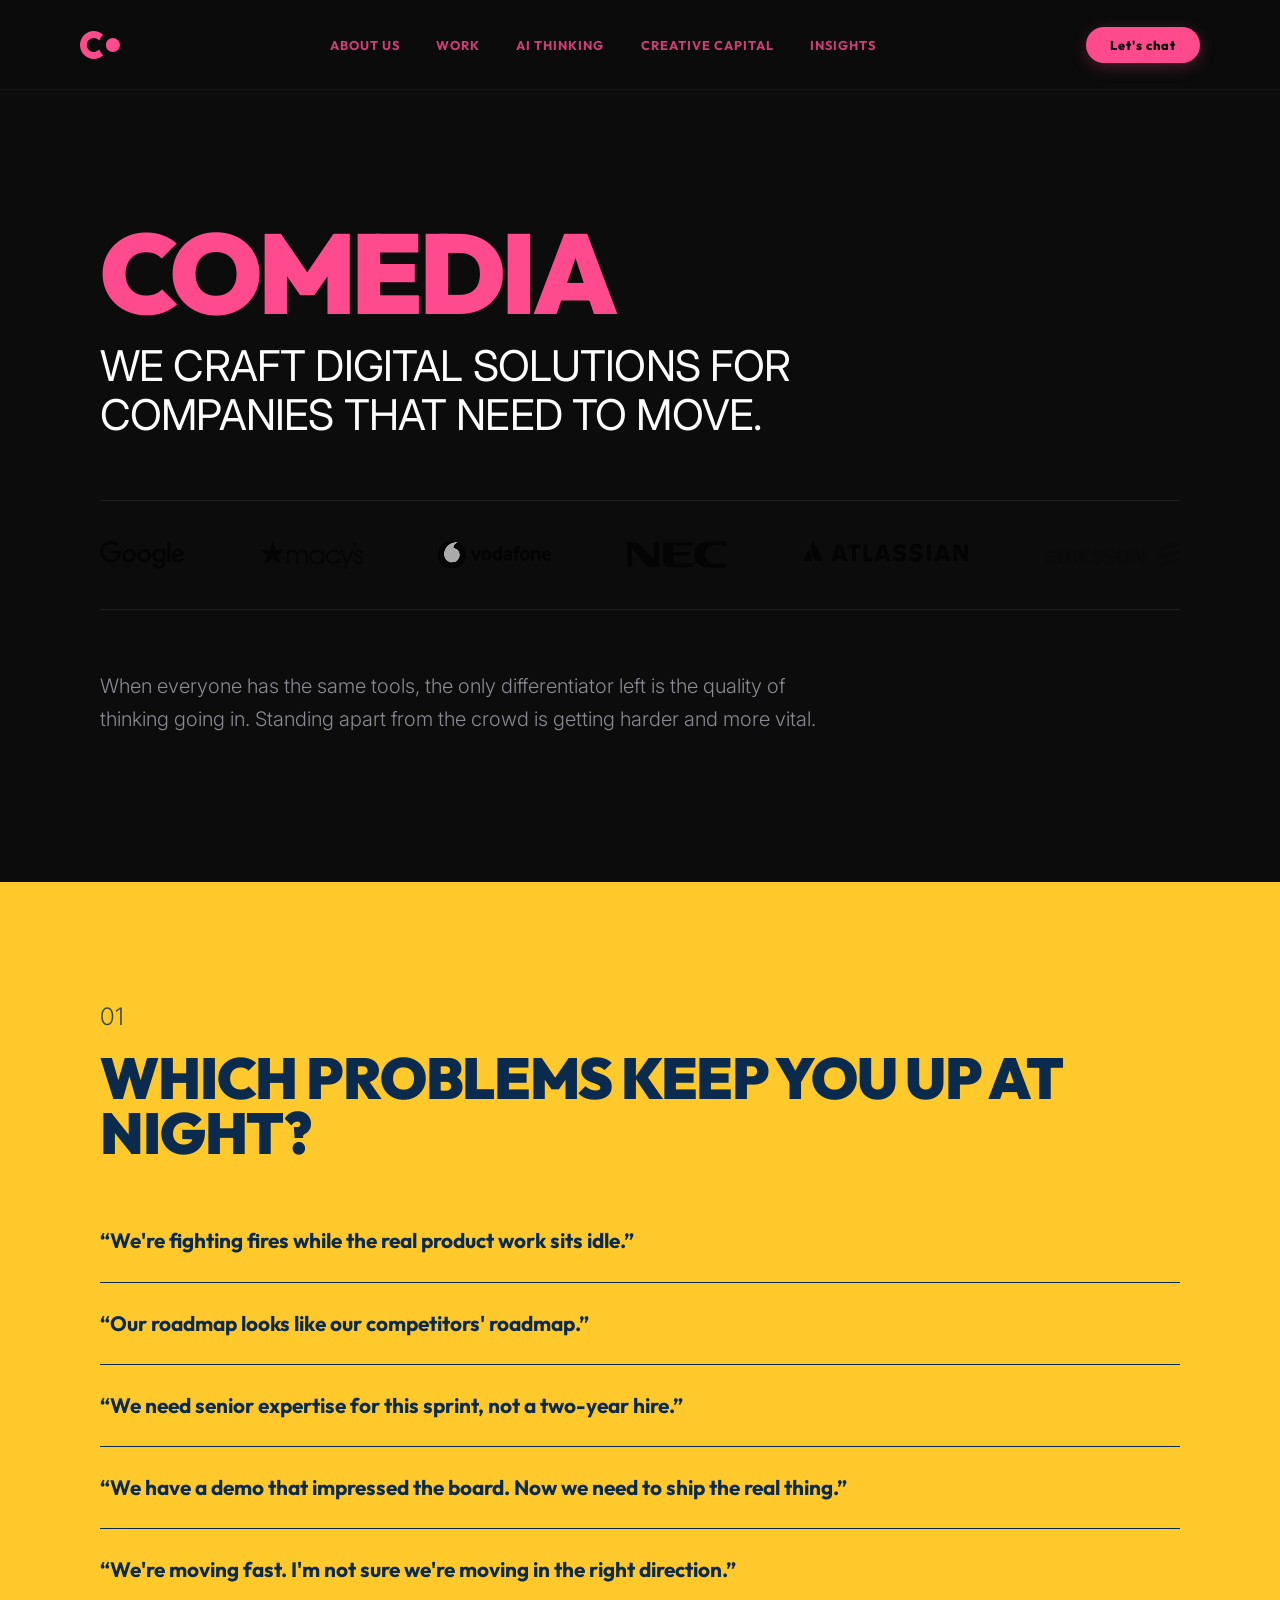
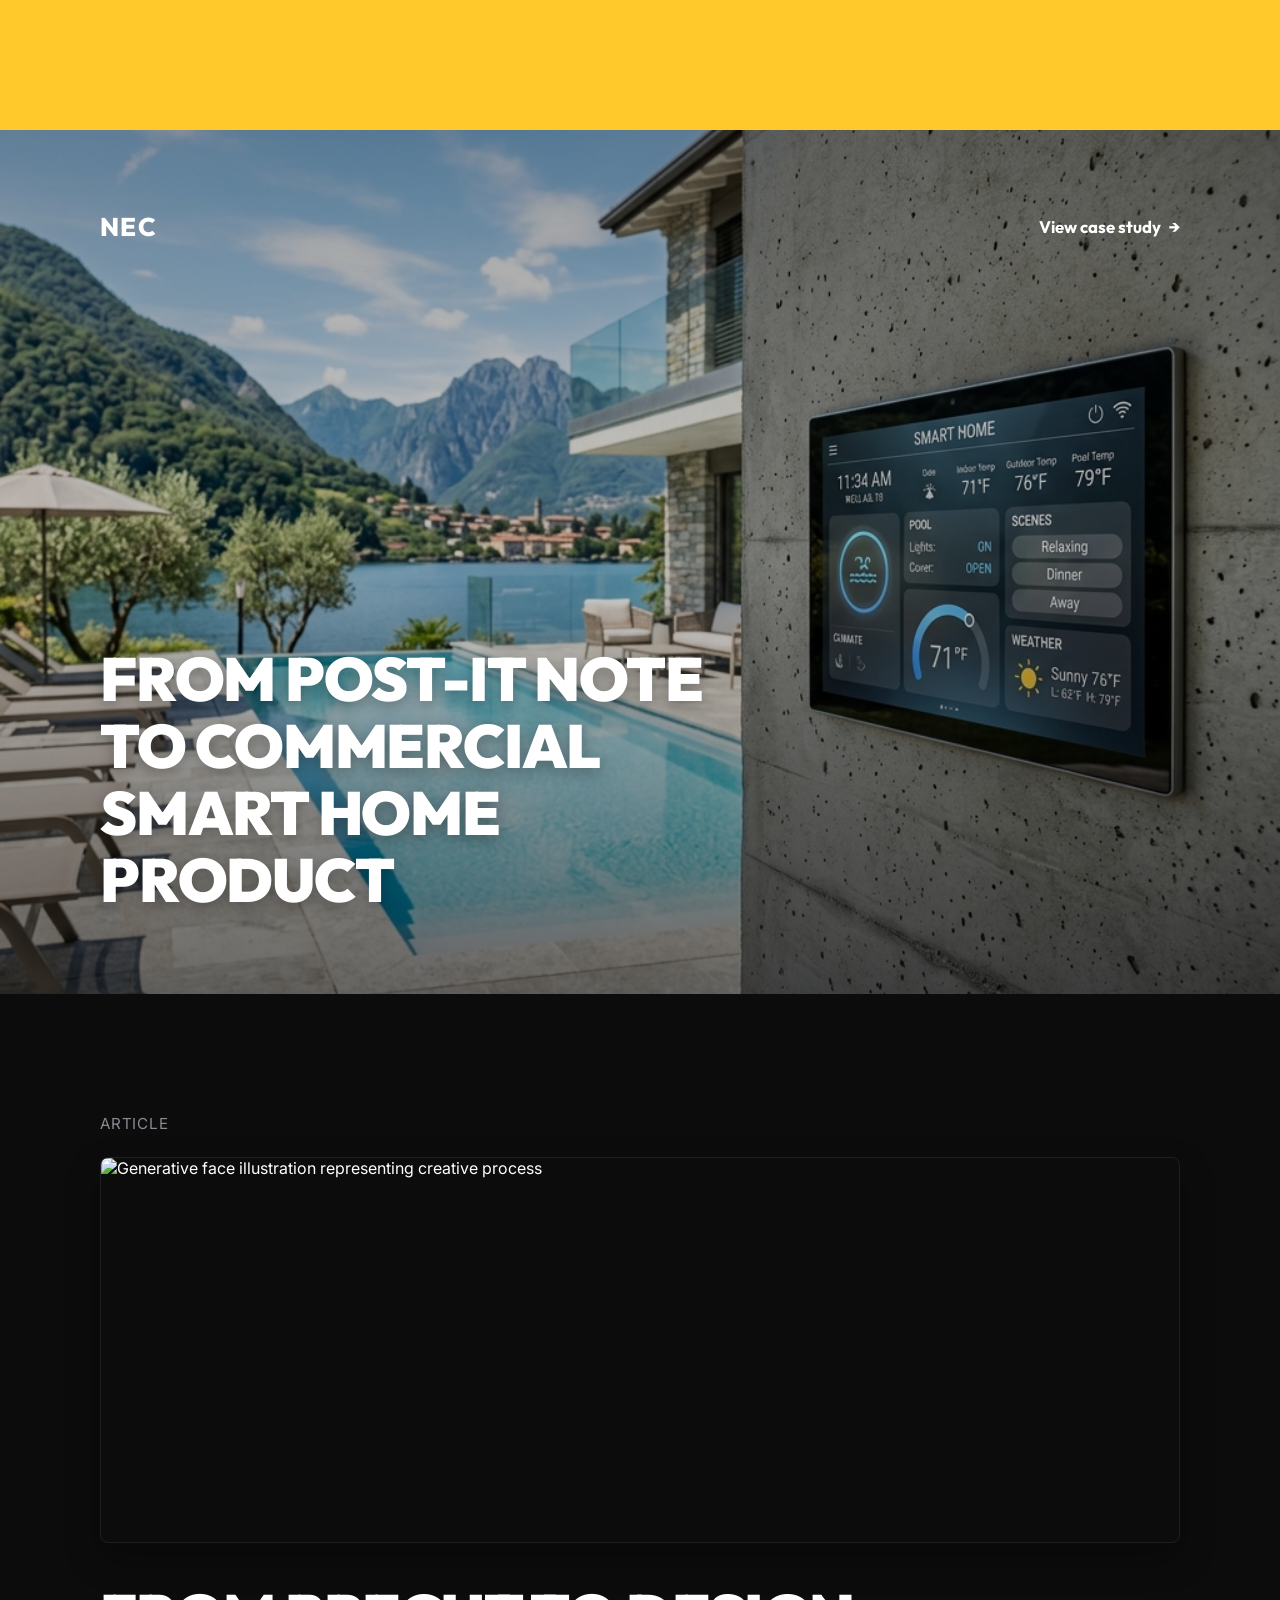
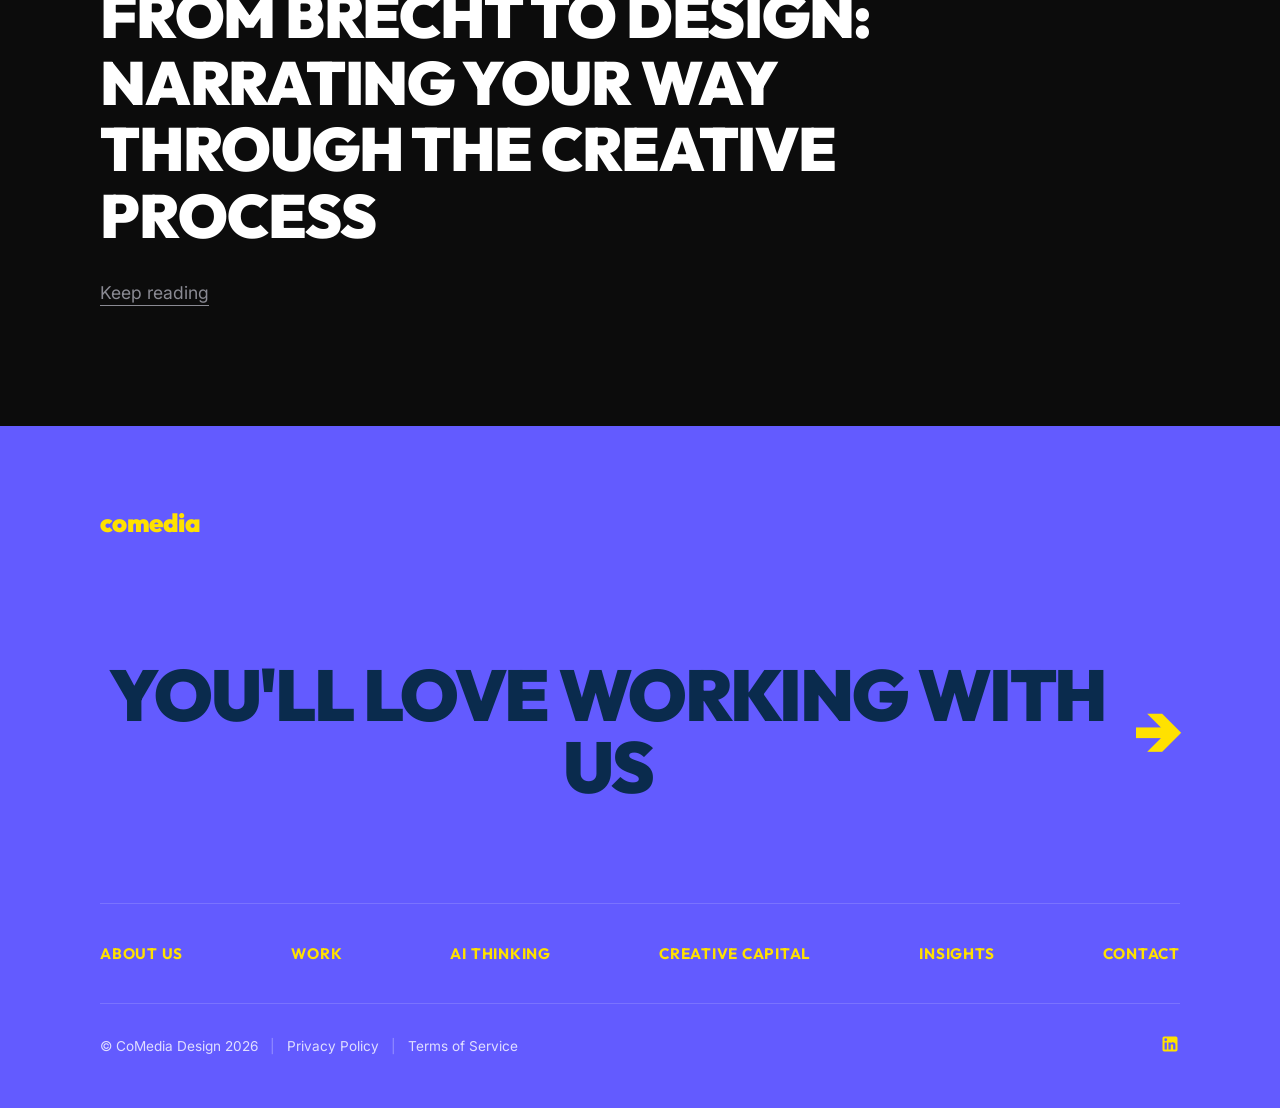
==== commit c044eca6: "Rebuild website to exactly replicate Figma landing page screenshot" ====
--- a/index.html
+++ b/index.html
@@ -3,77 +3,170 @@
 <head>
   <meta charset="UTF-8">
   <meta name="viewport" content="width=device-width, initial-scale=1.0">
-  <title>CoMedia Design | Agentic OS Proposal</title>
-  <meta name="description" content="Agentic OS UX proposal submitted to Samsung Global UX Studio by Comedia Design.">
+  <title>CoMedia Design | Digital Solutions</title>
+  <meta name="description" content="We craft digital solutions for companies that need to move. Comedia Design.">
   
   <!-- Preload fonts -->
   <link rel="preconnect" href="https://fonts.googleapis.com">
   <link rel="preconnect" href="https://fonts.gstatic.com" crossorigin>
-  <link href="https://fonts.googleapis.com/css2?family=Inter:wght@300;400;500;600;700&family=Outfit:wght@400;500;700;800;900&display=swap" rel="stylesheet">
+  <link href="https://fonts.googleapis.com/css2?family=Inter:wght@300;400;500;600&family=Outfit:wght@400;700;800;900&display=swap" rel="stylesheet">
   
   <link rel="stylesheet" href="index.css">
 </head>
-<body class="theme-yellow">
-
-  <!-- Core Deck Container -->
-  <div class="deck-container">
+<body>
+
+  <!-- Premium Sticky Header -->
+  <header class="site-header">
+    <div class="header-left">
+      <a href="#" class="header-logo-link">
+        <div class="logo-wrapper">
+          <svg width="36" height="25" viewBox="0 0 52 36" fill="none" xmlns="http://www.w3.org/2000/svg" class="comedia-logo-svg">
+            <path d="M29.5063 31.0366C29.5558 31.1187 29.5842 31.2148 29.5842 31.3176C29.5842 31.5504 29.438 31.7494 29.2319 31.8284C26.1407 34.4329 22.1627 36 17.8222 36C7.97928 36 0 27.9411 0 18C0 8.05887 7.97928 0 17.8222 0C22.2463 0 26.2939 1.62808 29.4097 4.32338C29.4178 4.3304 29.4255 4.33862 29.4328 4.3479C29.5267 4.4485 29.5842 4.58382 29.5842 4.73264C29.5842 4.87531 29.5313 5.00558 29.4442 5.10475C29.4383 5.11299 29.4319 5.12044 29.4253 5.12699C27.5887 6.94015 26.1385 9.15097 25.2113 11.6216C25.2071 11.6328 25.2022 11.6437 25.1967 11.6544C25.1075 11.8459 24.9139 11.9786 24.6896 11.9786C24.5186 11.9786 24.3655 11.9015 24.2628 11.7801C22.6405 10.067 20.3547 9 17.8222 9C12.9008 9 8.91111 13.0294 8.91111 18C8.91111 22.9706 12.9008 27 17.8222 27C20.3513 27 22.6343 25.9359 24.2562 24.2269C24.3589 24.1008 24.5149 24.0203 24.6897 24.0203C24.9317 24.0203 25.1378 24.1746 25.2159 24.3906C26.1448 26.8603 27.5964 29.07 29.4342 30.8818C29.467 30.9141 29.491 30.9694 29.5063 31.0366Z" fill="currentColor"/>
+            <path d="M42.3972 27.128C47.3844 27.128 51.4273 23.0795 51.4273 18.0854C51.4273 13.0913 47.3844 9.04272 42.3972 9.04272C37.4101 9.04272 33.3672 13.0913 33.3672 18.0854C33.3672 23.0795 37.4101 27.128 42.3972 27.128Z" fill="currentColor"/>
+          </svg>
+        </div>
+      </a>
+    </div>
+    <nav class="header-nav" aria-label="Main Navigation">
+      <a href="#" class="nav-item">ABOUT US</a>
+      <a href="#" class="nav-item">WORK</a>
+      <a href="#" class="nav-item">AI THINKING</a>
+      <a href="#" class="nav-item">CREATIVE CAPITAL</a>
+      <a href="#" class="nav-item">INSIGHTS</a>
+    </nav>
+    <div class="header-right">
+      <button class="chat-btn" id="contact-trigger">Let's chat</button>
+    </div>
+  </header>
+
+  <!-- Section 1: Hero & Brand Tagline (Near-Black Background) -->
+  <section class="section-hero">
+    <div class="hero-container">
+      <h1 class="brand-title">COMEDIA</h1>
+      <h2 class="hero-subheading">We craft digital solutions for companies that need to move.</h2>
+      
+      <!-- Horizontal row of client logos in white/grey -->
+      <div class="client-logos-row">
+        <div class="logo-wrapper-item">
+          <img src="imgs/google.svg" class="client-logo-svg" alt="Google logo">
+        </div>
+        <div class="logo-wrapper-item">
+          <img src="imgs/macys.svg" class="client-logo-svg" alt="Macy's logo">
+        </div>
+        <div class="logo-wrapper-item">
+          <img src="imgs/Logo.svg.svg" class="client-logo-svg" alt="Vodafone logo">
+        </div>
+        <div class="logo-wrapper-item">
+          <img src="imgs/nec_corporation_logo.svg.svg" class="client-logo-svg" alt="NEC logo">
+        </div>
+        <div class="logo-wrapper-item">
+          <img src="imgs/atlassian_logo.svg.svg" class="client-logo-svg" alt="Atlassian logo">
+        </div>
+        <div class="logo-wrapper-item">
+          <img src="imgs/ericsson_logo.svg.svg" class="client-logo-svg" alt="Ericsson logo">
+        </div>
+      </div>
+      
+      <p class="hero-desc">
+        When everyone has the same tools, the only differentiator left is the quality of thinking going in. Standing apart from the crowd is getting harder and more vital.
+      </p>
+    </div>
+  </section>
+
+  <!-- Section 2: Problems Gold-Yellow Section -->
+  <section class="section-problems">
+    <div class="problems-container">
+      <span class="section-index">01</span>
+      <h2 class="problems-title">WHICH PROBLEMS KEEP YOU UP AT NIGHT?</h2>
+      
+      <div class="problems-list">
+        <div class="problem-item">
+          <p class="problem-text">“We're fighting fires while the real product work sits idle.”</p>
+        </div>
+        <div class="problem-item">
+          <p class="problem-text">“Our roadmap looks like our competitors' roadmap.”</p>
+        </div>
+        <div class="problem-item">
+          <p class="problem-text">“We need senior expertise for this sprint, not a two-year hire.”</p>
+        </div>
+        <div class="problem-item">
+          <p class="problem-text">“We have a demo that impressed the board. Now we need to ship the real thing.”</p>
+        </div>
+        <div class="problem-item">
+          <p class="problem-text">“We're moving fast. I'm not sure we're moving in the right direction.”</p>
+        </div>
+      </div>
+    </div>
+  </section>
+
+  <!-- Section 3: Lakeside Showcase Case Study -->
+  <section class="section-showcase" style="background-image: linear-gradient(rgba(0,0,0,0.1), rgba(0,0,0,0.3)), url('imgs/pool_showcase.png');">
+    <div class="showcase-top-bar">
+      <span class="showcase-client">NEC</span>
+      <a href="#" class="showcase-cta">View case study <span class="cta-arrow">→</span></a>
+    </div>
     
-    <!-- Top Header Navigation (Figma Replica) -->
-    <header class="deck-header">
-      <div class="header-left">
-        <a href="#" class="header-logo-link" id="logo-link">
-          <div class="logo-wrapper">
-            <svg width="52" height="36" viewBox="0 0 52 36" fill="none" xmlns="http://www.w3.org/2000/svg" class="comedia-logo-svg">
-              <path d="M29.5063 31.0366C29.5558 31.1187 29.5842 31.2148 29.5842 31.3176C29.5842 31.5504 29.438 31.7494 29.2319 31.8284C26.1407 34.4329 22.1627 36 17.8222 36C7.97928 36 0 27.9411 0 18C0 8.05887 7.97928 0 17.8222 0C22.2463 0 26.2939 1.62808 29.4097 4.32338C29.4178 4.3304 29.4255 4.33862 29.4328 4.3479C29.5267 4.4485 29.5842 4.58382 29.5842 4.73264C29.5842 4.87531 29.5313 5.00558 29.4442 5.10475C29.4383 5.11299 29.4319 5.12044 29.4253 5.12699C27.5887 6.94015 26.1385 9.15097 25.2113 11.6216C25.2071 11.6328 25.2022 11.6437 25.1967 11.6544C25.1075 11.8459 24.9139 11.9786 24.6896 11.9786C24.5186 11.9786 24.3655 11.9015 24.2628 11.7801C22.6405 10.067 20.3547 9 17.8222 9C12.9008 9 8.91111 13.0294 8.91111 18C8.91111 22.9706 12.9008 27 17.8222 27C20.3513 27 22.6343 25.9359 24.2562 24.2269C24.3589 24.1008 24.5149 24.0203 24.6897 24.0203C24.9317 24.0203 25.1378 24.1746 25.2159 24.3906C26.1448 26.8603 27.5964 29.07 29.4342 30.8818C29.467 30.9141 29.491 30.9694 29.5063 31.0366Z" fill="currentColor"/>
-              <path d="M42.3972 27.128C47.3844 27.128 51.4273 23.0795 51.4273 18.0854C51.4273 13.0913 47.3844 9.04272 42.3972 9.04272C37.4101 9.04272 33.3672 13.0913 33.3672 18.0854C33.3672 23.0795 37.4101 27.128 42.3972 27.128Z" fill="currentColor"/>
+    <div class="showcase-content">
+      <h2 class="showcase-heading">From post-it note to commercial smart home product</h2>
+    </div>
+  </section>
+
+  <!-- Section 4: Editorial Article Section (Near-Black Background) -->
+  <section class="section-article">
+    <div class="article-container">
+      <span class="article-label">Article</span>
+      
+      <div class="article-banner-wrapper">
+        <img src="imgs/face_illustration.png" class="article-banner-img" alt="Generative face illustration representing creative process">
+      </div>
+      
+      <h2 class="article-title">From Brecht to Design: Narrating Your Way Through the Creative Process</h2>
+      
+      <a href="#" class="article-link">Keep reading</a>
+    </div>
+  </section>
+
+  <!-- Section 5: CTA & Footer Section (Bright Purple-Blue Background) -->
+  <section class="section-footer-cta">
+    <div class="footer-cta-container">
+      <div class="cta-brand">comedia</div>
+      
+      <div class="cta-giant-wrapper">
+        <a href="#" class="cta-giant-link">
+          <h2 class="cta-giant-text">You'll love working with us <span class="giant-arrow">→</span></h2>
+        </a>
+      </div>
+      
+      <!-- Links Row -->
+      <div class="footer-links-row">
+        <a href="#" class="footer-link-item">ABOUT US</a>
+        <a href="#" class="footer-link-item">WORK</a>
+        <a href="#" class="footer-link-item">AI THINKING</a>
+        <a href="#" class="footer-link-item">CREATIVE CAPITAL</a>
+        <a href="#" class="footer-link-item">INSIGHTS</a>
+        <a href="#" class="footer-link-item">CONTACT</a>
+      </div>
+      
+      <!-- Footer Bottom Bar -->
+      <div class="footer-bottom-bar">
+        <div class="footer-bottom-left">
+          <span class="copyright-text">© CoMedia Design 2026</span>
+          <span class="divider">|</span>
+          <a href="#" class="footer-legal-link">Privacy Policy</a>
+          <span class="divider">|</span>
+          <a href="#" class="footer-legal-link">Terms of Service</a>
+        </div>
+        <div class="footer-bottom-right">
+          <!-- LinkedIn Icon -->
+          <a href="#" class="social-link-icon" aria-label="CoMedia LinkedIn profile">
+            <svg width="20" height="20" viewBox="0 0 24 24" fill="currentColor" class="linkedin-svg">
+              <path d="M19 3a2 2 0 0 1 2 2v14a2 2 0 0 1-2 2H5a2 2 0 0 1-2-2V5a2 2 0 0 1 2-2h14m-.5 15.5v-5.3a3.26 3.26 0 0 0-3.26-3.26c-.85 0-1.84.52-2.32 1.3v-1.11h-2.79v8.37h2.79v-4.93c0-.77.62-1.4 1.39-1.4a1.4 1.4 0 0 1 1.4 1.4v4.93h2.79M6.88 8.56a1.68 1.68 0 0 0 1.68-1.68c0-.93-.75-1.69-1.68-1.69a1.69 1.69 0 0 0-1.69 1.69c0 .93.76 1.68 1.69 1.68m1.39 9.94v-8.37H5.5v8.37h2.77z"/>
             </svg>
-            <span class="logo-text">COMEDIA</span>
-          </div>
-        </a>
-      </div>
-      <nav class="header-nav" aria-label="Deck sections">
-        <div class="nav-links-container">
-          <button class="nav-tab active" data-target-slide="1" data-category="ENGAGEMENT">ENGAGEMENT</button>
-          <button class="nav-tab" data-target-slide="7" data-category="PROTOTYPES">PROTOTYPES</button>
-          <button class="nav-tab" data-target-slide="11" data-category="METHODOLOGY">METHODOLOGY</button>
-          <button class="nav-tab" data-target-slide="16" data-category="PHASES">PHASES</button>
-          <button class="nav-tab" data-target-slide="19" data-category="TEAM">TEAM</button>
-        </div>
-        <div class="active-indicator-bar" id="indicator-bar"></div>
-      </nav>
-      <div class="header-right">
-        <button class="chat-btn" id="contact-trigger">LET'S CHAT</button>
-      </div>
-    </header>
-
-    <!-- Slide Navigation Arrows -->
-    <button class="arrow-btn arrow-left" id="arrow-prev" aria-label="Previous Slide">
-      <svg width="24" height="24" viewBox="0 0 24 24" fill="none" stroke="currentColor" stroke-width="1.5">
-        <path d="M19 12H5M12 19l-7-7 7-7" stroke-linecap="round" stroke-linejoin="round"/>
-      </svg>
-    </button>
-    <button class="arrow-btn arrow-right" id="arrow-next" aria-label="Next Slide">
-      <svg width="24" height="24" viewBox="0 0 24 24" fill="none" stroke="currentColor" stroke-width="1.5">
-        <path d="M5 12h14M12 5l7 7-7 7" stroke-linecap="round" stroke-linejoin="round"/>
-      </svg>
-    </button>
-
-    <!-- Main Slide Canvas -->
-    <main class="slide-canvas" id="slide-canvas">
-      <!-- Active slide contents will be injected here dynamically by JS -->
-    </main>
-
-    <!-- Keyboard Helpers & Indicator Bottom Pinned -->
-    <footer class="deck-footer-bar">
-      <div class="footer-left-info">
-        <span class="slide-counter" id="slide-counter">01 / 21</span>
-      </div>
-      <div class="footer-right-info">
-        <span class="key-hint">Press Arrow Keys or Space to Navigate</span>
-      </div>
-    </footer>
-
-  </div>
+          </a>
+        </div>
+      </div>
+    </div>
+  </section>
 
   <!-- Contact Dialog (Accessible Modal) -->
   <dialog class="modal-dialog" id="contact-dialog">
@@ -81,8 +174,8 @@
       <button class="modal-close" id="modal-close" aria-label="Close dialog">✕</button>
       <div class="modal-content">
         <span class="modal-tag">GET IN TOUCH</span>
-        <h2 class="modal-title">LET'S BUILD THE FUTURE OS</h2>
-        <p class="modal-desc">Interested in discussing agentic interfaces or research frameworks? Drop us a line.</p>
+        <h2 class="modal-title">LET'S CHAT</h2>
+        <p class="modal-desc">Interested in discussing a digital project, brand strategy, or creative concept? Drop us a line.</p>
         <form class="modal-form" id="contact-form" onsubmit="event.preventDefault(); alert('Message sent!'); document.getElementById('contact-dialog').close();">
           <div class="form-group">
             <label for="form-name">Name</label>
@@ -102,432 +195,6 @@
     </div>
   </dialog>
 
-  <!-- Complete 21 Slides Database -->
-  <script>
-    window.SLIDE_DATA = [
-      {
-        id: 1,
-        category: "ENGAGEMENT",
-        title: "AGENTIC OS",
-        subtitle: "Submitted to Samsung Global UX Studio.",
-        tag: "Comedia Design - April 2026",
-        layout: "title-slide",
-        visualUrl: "imgs/Mask group.png"
-      },
-      {
-        id: 2,
-        category: "ENGAGEMENT",
-        title: "WHAT MAKES US DIFFERENT",
-        layout: "two-column-quote",
-        quote: "We didn't wait for the brief to tell us what to find.",
-        blocks: [
-          {
-            heading: "INNOVATION WORK IS WHAT WE DO.",
-            text: "Not as a side practice, but as the core of how we operate: early-stage, high-ambiguity projects where the brief is a hypothesis and the output has to earn its way into a roadmap."
-          },
-          {
-            heading: "WE TREAT PROTOTYPES AS RESEARCH INSTRUMENTS.",
-            text: "Build and research run in parallel from week one. Each loop produces validated findings and advancing concept fidelity at the same time."
-          }
-        ]
-      },
-      {
-        id: 3,
-        category: "ENGAGEMENT",
-        title: "THE AGENTIC OS CHALLENGE",
-        layout: "two-column-quote",
-        quote: "This is a trust architecture challenge.",
-        blocks: [
-          {
-            heading: "EVERY DESIGN ASSUMPTION BUILT FOR APPS BREAKS HERE.",
-            text: "Apps respond when asked. An agentic OS acts before the user does. That changes everything: how trust is built, how consent is managed, how the UI itself scales from static dashboards to active, high-ambiguity status displays."
-          },
-          {
-            heading: "THE HARD PART ISN'T THE CAPABILITY. IT'S THE RELATIONSHIP.",
-            text: "An agentic OS that users don't trust is worse than useless. One they trust too much will eventually fail them. The design challenge is building a system that earns delegation gradually, handles failure gracefully, and knows when to stay invisible."
-          }
-        ]
-      },
-      {
-        id: 4,
-        category: "ENGAGEMENT",
-        title: "OUR HYPOTHESES — PT. 1",
-        subtitle: "Designing for the outcome, not the feature.",
-        layout: "three-column",
-        columns: [
-          {
-            heading: "Intelligence should be felt, not named.",
-            text: "Two exceptions: first-time navigation to a new domain, and when something goes wrong. Outside those moments, it's infrastructure."
-          },
-          {
-            heading: "The right outcome feels simpler, not more capable.",
-            text: "The agentic layer absorbs complexity rather than surfacing it. Users do less, see less. Because the system already handled it."
-          },
-          {
-            heading: "Trust follows a U-curve, not a straight line.",
-            text: "A well-handled failure builds trust faster than ten successes. That changes everything about recovery UX."
-          }
-        ]
-      },
-      {
-        id: 5,
-        category: "ENGAGEMENT",
-        title: "OUR HYPOTHESES — PT. 2",
-        subtitle: "The relationship layer most teams never design for.",
-        layout: "three-column",
-        columns: [
-          {
-            heading: "Silence is a feature, not an absence.",
-            text: "In a traditional app, silence means nothing is happening. In an agentic system, silence means the system handled it. Designing for that distinction is not optional.",
-            icon: "sun"
-          },
-          {
-            heading: "Consent is a relationship, not a checkbox.",
-            text: "Traditional apps ask once and move on. An agentic OS earns permission continuously.",
-            icon: "heart"
-          },
-          {
-            heading: "The relationship starts before the user does anything.",
-            text: "Before the first delegation, the system is already watching. That pre-engagement window is where trust is formed invisibly.",
-            icon: "nodes"
-          }
-        ]
-      },
-      {
-        id: 6,
-        category: "ENGAGEMENT",
-        title: "ROADMAP OVERVIEW",
-        subtitle: "Revised $400k framework with transparent SOW scoping.",
-        layout: "roadmap-table",
-        rows: [
-          {
-            scope: "SOW1",
-            phases: "Phases 1 — 2",
-            focus: "Research foundation, archetype validation, concept design experimentation",
-            timeline: "June 22 — Late September 2026"
-          },
-          {
-            scope: "SOW2",
-            phases: "Phase 3",
-            focus: "Interaction model, domain expansion, A2A prototyping, feasibility",
-            timeline: "October — November 1, 2026"
-          }
-        ]
-      },
-      {
-        id: 7,
-        category: "PROTOTYPES",
-        title: "WHY PROTOTYPES COME FIRST",
-        layout: "two-column-quote",
-        quote: "What's the fastest way to build something real?",
-        blocks: [
-          {
-            heading: "OTHER AGENCIES RESEARCH, THEN DESIGN.",
-            text: "We build first and use the prototype as the research instrument. A working concept in front of a real participant generates richer data in forty minutes than two weeks of desk research."
-          },
-          {
-            heading: "THE BRIEF FOLLOWS THE PARTICIPANT.",
-            text: "The prototype brief is written after the first three to four sessions, shaped by what participants tell us. Each iteration produces a tighter archetype model and a higher-fidelity concept at the same time. Live prototypes from week three."
-          }
-        ]
-      },
-      {
-        id: 8,
-        category: "PROTOTYPES",
-        title: "COGNITIVE INTERACTION PREVIEW",
-        subtitle: "NYC Trip Mockup",
-        layout: "mockup-slide",
-        scenario: "nyctrip",
-        bgImage: "imgs/bob-brewer-Aqd7GUn48jI-unsplash.jpg", // From Downloads
-        qrCode: "imgs/adobe-express-qr-code.png",
-        phoneContent: {
-          title: "New York Trip",
-          date: "Sun-Weds this week",
-          items: [
-            { title: "Flight SFO → JFK", desc: "Flight Confirmed • Tomorrow at 7:15am" },
-            { title: "Marriott Midtown", desc: "Check-in Tuesday • 3:00pm" }
-          ],
-          nudge: "Go in now • 40m ahead on your left",
-          handledCount: 2
-        }
-      },
-      {
-        id: 9,
-        category: "PROTOTYPES",
-        title: "INTELLIGENT ROUTING MOCKUP",
-        subtitle: "Zara Active Assistance",
-        layout: "mockup-slide",
-        scenario: "zara",
-        bgImage: "imgs/bob-brewer-Aqd7GUn48jI-unsplash.jpg", // city backdrop
-        qrCode: "imgs/adobe-express-qr-code.png",
-        phoneContent: {
-          title: "Zara",
-          date: "30% sale ends tonight",
-          items: [
-            { title: "Remind me at 5pm", desc: "Active location notification" },
-            { title: "Browse online", desc: "zara.com catalog" }
-          ],
-          nudge: "You browsed here 3 weeks ago and didn't buy",
-          handledCount: 2
-        }
-      },
-      {
-        id: 10,
-        category: "PROTOTYPES",
-        title: "SYNTHETIC USER TESTING",
-        subtitle: "A structured research environment for stress-testing agentic scenarios.",
-        layout: "synthetic-testing",
-        visualUrl: "imgs/Recovery Card.png",
-        text: "Each synthetic participant carries a defined belief profile and gets interviewed by an AI facilitator across multiple scenarios and archetypes — surfacing reasoning patterns, trust responses, and failure reactions."
-      },
-      {
-        id: 11,
-        category: "METHODOLOGY",
-        title: "COGNITIVE INTERVIEWS",
-        layout: "two-column-quote",
-        quote: "Preference research tells you what someone would use. We need to know what they believe.",
-        blocks: [
-          {
-            heading: "WE'RE NOT ASKING WHAT THEY'D USE. WE'RE ASKING WHAT THEY BELIEVE.",
-            text: "The brief's six learning goals ask how people reason about delegation and trust, not what they prefer. Cognitive interviews get to the causal story: what participants believe is happening when a system acts, and what story they tell themselves when it goes wrong."
-          },
-          {
-            heading: "THE QUESTION THAT GETS TO THE ARCHETYPE ISN'T 'WHAT'. IT'S 'WHY'.",
-            text: "'I don't trust it to book my flights' is a preference signal. 'What do you believe would happen if it did?' gets to the archetype. That distinction shapes every design decision in our research programme."
-          }
-        ]
-      },
-      {
-        id: 12,
-        category: "METHODOLOGY",
-        title: "PARTICIPANT STRATEGY",
-        layout: "two-column-quote",
-        quote: "Meaningful selection of different levels of delegation experience.",
-        blocks: [
-          {
-            heading: "12 TO 16 PARTICIPANTS, TWO SESSIONS EACH.",
-            text: "From users with no active AI tools, the delegation floor, through passive smart device users, active daily AI users, and developer-adjacent participants at the forward edge of autonomy tolerance."
-          },
-          {
-            heading: "SCREENED FOR REAL FAILURE.",
-            text: "Every participant is screened for two criteria: they have experienced an AI tool getting something meaningfully wrong, and they use their phone as a primary device."
-          }
-        ]
-      },
-      {
-        id: 13,
-        category: "METHODOLOGY",
-        title: "THE RESEARCH LOOP",
-        layout: "two-column-quote",
-        quote: "We don't show the prototype until we know what we're testing.",
-        blocks: [
-          {
-            heading: "SESSION 1: BASELINE",
-            text: "Establishes each participant's belief structure before any design exposure. No prototype, no contamination. We reconstruct a real-world scenario from their life that hit the trust/delegation thresholds. We close with a future-state scenario and map baseline emotional texture: relief, curiosity, or discomfort."
-          },
-          {
-            heading: "SESSION 2: INTERVENTION",
-            text: "Shows the current prototype and runs a failure scenario. We watch for confirmation bias, error recovery, and changes in the baseline mental model. Session 1 and 2 test whether the prototype moved the needle."
-          }
-        ]
-      },
-      {
-        id: 14,
-        category: "METHODOLOGY",
-        title: "RECOVERY UX",
-        subtitle: "A concept without a failure state isn't complete.",
-        layout: "three-column",
-        columns: [
-          {
-            heading: "A well-handled failure builds more trust than ten successes.",
-            text: "Every PoC includes at least one recovery scenario. Not as an edge case, but as a core design requirement. The system catches problems before the user does, corrects without drama, and never makes the user feel supervised."
-          },
-          {
-            heading: "How you recover depends entirely on who you're recovering.",
-            text: "A highly trusting user who hits one high-stakes failure is harder to recover than a skeptic who expects things to go wrong. The recovery UX has to match the archetype. A single universal pattern won't hold."
-          },
-          {
-            heading: "Catch, correct, and notify without drama.",
-            text: "Failure is not an exception state — it is a primary design surface. The UI transitions smoothly between autonomic operations and guided corrections, making the friction educational."
-          }
-        ]
-      },
-      {
-        id: 15,
-        category: "METHODOLOGY",
-        title: "SYNTHESIS & ARCHETYPE CARDS",
-        layout: "two-column-quote",
-        quote: "Research and design don't wait for each other. They run in parallel and feed each other.",
-        blocks: [
-          {
-            heading: "AMBIGUITY ISN'T A PROBLEM. IT'S A SIGNAL.",
-            text: "After each round of sessions, the team independently reviews what they heard. When they disagree on what an observation means, that's not a problem to fix. It means the finding needs more pressure in the next session."
-          },
-          {
-            heading: "BELIEF PATTERN, NOT DEMOGRAPHIC.",
-            text: "Affinity mapping runs by causal belief pattern, not demographic. 'It learned my behavior' and 'it guessed' are two different attributions, and that difference matters. The six working archetypes are a starting structure. If the evidence produces a different set, we present it."
-          }
-        ]
-      },
-      {
-        id: 16,
-        category: "PHASES",
-        title: "PHASE 1 DELIVERABLES",
-        layout: "deliverables-table",
-        rows: [
-          {
-            deliverable: "Mental Model Archetype Cards",
-            description: "Validated from real participant evidence. Structured for machine readability, traceable to specific qualitative findings."
-          },
-          {
-            deliverable: "PoC Explorations (2-3)",
-            description: "Across Home Screen, AOD, and Lock Screen. Each includes at least one recovery scenario."
-          },
-          {
-            deliverable: "A2A Coordination Legibility Framework",
-            description: "Maps the problem space for agent-to-agent interaction across the engagement."
-          },
-          {
-            deliverable: "A2A Design Guidelines",
-            description: "Governs how agent handoffs, task delegation, and error attribution are communicated across Phase 2 and 3 surfaces."
-          },
-          {
-            deliverable: "Monthly HQ Shareouts",
-            description: "PPTX and video formatted for Knox-only distribution throughout SOW1."
-          }
-        ]
-      },
-      {
-        id: 17,
-        category: "PHASES",
-        title: "PHASE 2 DELIVERABLES",
-        layout: "deliverables-table",
-        rows: [
-          {
-            deliverable: "Agent Mode Concepts (3 directions)",
-            description: "Conservative, moderate, and radical directions for agentic interactions. Each user-tested and mapped to specific archetype scenarios."
-          },
-          {
-            deliverable: "Card Pattern Library",
-            description: "Reusable UI/UX patterns for surfacing AI-initiated suggestions. Documents appearance, dismissal logic, and delegation acceptance."
-          },
-          {
-            deliverable: "Transparency UX Patterns",
-            description: "Covers provenance indicators, confidence signals, attribution, and intervention points."
-          },
-          {
-            deliverable: "Hub Navigation and Coordination Patterns",
-            description: "How users navigate concurrent agent tasks — handoff legibility, task status, and intervention points."
-          },
-          {
-            deliverable: "Phase 2 Executive Shareout",
-            description: "Phase deliverables formatted for internal HQ executive review."
-          }
-        ]
-      },
-      {
-        id: 18,
-        category: "PHASES",
-        title: "PHASE 3 DELIVERABLES",
-        layout: "deliverables-table",
-        rows: [
-          {
-            deliverable: "A2A Prototype",
-            description: "Intent delegation from orchestration layer to domain agent, includes handoff pattern, trust indicators, and at least one recovery scenario."
-          },
-          {
-            deliverable: "Agent Mode Prototype Video",
-            description: "Observation-mode UX with visibility and control. Uses validated archetypes to determine what surfaces and what stays invisible."
-          },
-          {
-            deliverable: "A2A Gateway Strategy Deck",
-            description: "Principles and design decisions for A2A behavior. Includes a draft governance framework for agent behavior within the Galaxy ecosystem."
-          },
-          {
-            deliverable: "Technical Feasibility Report",
-            description: "Orchestration landscape assessment, constraints, viable pathways, and named assumptions."
-          },
-          {
-            deliverable: "One UI Envisioning Strategy",
-            description: "Vision for One UI 10.5 through 11.5. Written for VIP and HQ leadership."
-          }
-        ]
-      },
-      {
-        id: 19,
-        category: "TEAM",
-        title: "TRUSTED BY THE BEST",
-        subtitle: "Startups to Fortune 10. Same standard of work.",
-        layout: "trusted-logos",
-        logos: [
-          { name: "Microsoft" },
-          { name: "Vodafone", file: "imgs/Logo.svg.svg" },
-          { name: "Sharp / NEC", file: "imgs/nec_corporation_logo.svg.svg" },
-          { name: "VMware" },
-          { name: "Winnebago" },
-          { name: "Zoom" },
-          { name: "Macy's", file: "imgs/macys.svg" },
-          { name: "Google", file: "imgs/google.svg" },
-          { name: "Atlassian", file: "imgs/atlassian_logo.svg.svg" },
-          { name: "Ericsson", file: "imgs/ericsson_logo.svg.svg" },
-          { name: "Neom" },
-          { name: "The World Bank" }
-        ]
-      },
-      {
-        id: 20,
-        category: "TEAM",
-        title: "THE TEAM",
-        layout: "team-grid",
-        team: [
-          {
-            name: "Chris Basey",
-            role: "Creative Director, Strategic Lead",
-            bio: "25 years across Google, Atlassian, GE Aviation, Winnebago, and Ericsson. Has run agentic build engagements on Google Checks, Firebase Studio, and Maura."
-          },
-          {
-            name: "Ben Oertel",
-            role: "Chief Engineer",
-            bio: "Builds functional agentic systems. Deep Gemini experience. Currently building depth in the OpenClaw and Moltbook/Meta stack."
-          },
-          {
-            name: "Ken Yang",
-            role: "Head of Product",
-            bio: "Research methodology lead. California Bar-certified. Enterprise and consumer research leadership."
-          },
-          {
-            name: "Irene Sasaki",
-            role: "Lead Product Designer",
-            bio: "Concept direction, archetype card visual system, design system production."
-          },
-          {
-            name: "Ginevra Kirkland",
-            role: "Head of Content and Synthesis",
-            bio: "Archetype card narrative, executive shareout writing, HQ video production."
-          },
-          {
-            name: "Trina Tuazon",
-            role: "Senior Product Designer",
-            bio: "Phase 2 and 3 concept and interaction model support."
-          }
-        ]
-      },
-      {
-        id: 21,
-        category: "TEAM",
-        title: "WHY THIS WORKS",
-        subtitle: "We build early and move quickly, with continuous iteration shaped by research.",
-        layout: "two-column-quote",
-        quote: "We don't wait until the end to show you something.",
-        blocks: [
-          {
-            heading: "Six months. Two SOWs. Live prototypes from week three.",
-            text: "Other agencies will describe what they will research and then design. We will show what we have already built and explain how we learned from it. The prototypes come first. The research validates, breaks, or redirects them."
-          }
-        ]
-      }
-    ];
-  </script>
   <script src="index.js"></script>
 </body>
 </html>
--- a/index.css
+++ b/index.css
@@ -1,56 +1,21 @@
 /* ==========================================================================
-   CoMedia Premium Presentation Design System (Figma frame-115 Replica)
-   ========================================================================== */
-
-/* Design Tokens & Theme Engine Base */
+   CoMedia Premium Single Page Design System (Figma Screenshot Replica)
+   ========================================================================== */
+
 :root {
-  /* Default Theme: Yellow */
-  --bg-color: #FFE100;
-  --text-color: #3D041A;
-  --line-color: rgba(61, 4, 26, 0.2);
-  --accent-color: #3D041A;
+  --bg-dark: #0C0C0C;          /* Near-black */
+  --bg-gold: #FFC82B;          /* Warm gold-yellow */
+  --bg-purple: #635BFF;        /* Vibrant purple-blue */
+  
+  --accent-pink: #FF4B8D;      /* Vibrant hot pink */
+  --accent-yellow: #FFE100;    /* Bright neon yellow */
+  --text-dark-blue: #0A2B4D;   /* Deep dark blue */
   
   --font-display: 'Outfit', sans-serif;
   --font-body: 'Inter', sans-serif;
   
   --transition-smooth: all 0.5s cubic-bezier(0.16, 1, 0.3, 1);
-  --transition-fast: all 0.25s ease;
-}
-
-/* Category Color-Theming Overrides */
-body.theme-yellow {
-  --bg-color: #FFE100;
-  --text-color: #3D041A;
-  --line-color: rgba(61, 4, 26, 0.25);
-  --accent-color: #3D041A;
-}
-
-body.theme-burgundy {
-  --bg-color: #4D0025;
-  --text-color: #FFE100;
-  --line-color: rgba(255, 225, 0, 0.25);
-  --accent-color: #FFE100;
-}
-
-body.theme-teal {
-  --bg-color: #BACECB;
-  --text-color: #0A2B4D;
-  --line-color: rgba(10, 43, 77, 0.25);
-  --accent-color: #0A2B4D;
-}
-
-body.theme-green {
-  --bg-color: #0D3A30;
-  --text-color: #BCE3DA;
-  --line-color: rgba(188, 227, 218, 0.25);
-  --accent-color: #BCE3DA;
-}
-
-body.theme-blue {
-  --bg-color: #09225C;
-  --text-color: #FFAEC1;
-  --line-color: rgba(255, 174, 193, 0.25);
-  --accent-color: #FFAEC1;
+  --transition-fast: all 0.2s ease;
 }
 
 /* Reset & Base System */
@@ -60,20 +25,23 @@
   padding: 0;
 }
 
-html, body {
-  width: 100%;
-  height: 100%;
-  overflow: hidden;
-  font-family: var(--font-body);
-  background-color: var(--bg-color);
-  color: var(--text-color);
+html {
+  scroll-behavior: smooth;
+  width: 100%;
+}
+
+body {
+  width: 100%;
+  font-family: var(--font-body);
+  background-color: var(--bg-dark);
+  color: #FFFFFF;
   -webkit-font-smoothing: antialiased;
   -moz-osx-font-smoothing: grayscale;
-  transition: background-color 0.8s cubic-bezier(0.16, 1, 0.3, 1), color 0.6s cubic-bezier(0.16, 1, 0.3, 1);
-}
-
-/* Base Typography */
-h1, h2, h3, h4 {
+  overflow-x: hidden;
+}
+
+/* Typography Base */
+h1, h2, h3 {
   font-family: var(--font-display);
   font-weight: 900;
   text-transform: uppercase;
@@ -84,25 +52,29 @@
 a {
   text-decoration: none;
   color: inherit;
-}
-
-/* ==========================================================================
-   Deck Container & General Layout
-   ========================================================================== */
-.deck-container {
-  position: relative;
-  width: 100vw;
-  height: 100vh;
-  display: flex;
-  flex-direction: column;
-  padding: 110px 80px 70px 80px; /* Precise headroom for Figma navigation */
-}
-
-/* ==========================================================================
-   Header & Navbar (Figma Replica)
-   ========================================================================== */
-.deck-header {
-  position: absolute;
+  transition: var(--transition-fast);
+}
+
+/* Custom Scrollbar */
+::-webkit-scrollbar {
+  width: 8px;
+}
+::-webkit-scrollbar-track {
+  background: var(--bg-dark);
+}
+::-webkit-scrollbar-thumb {
+  background: rgba(255, 75, 141, 0.2);
+  border-radius: 10px;
+}
+::-webkit-scrollbar-thumb:hover {
+  background: var(--accent-pink);
+}
+
+/* ==========================================================================
+   Sticky Header & Navigation
+   ========================================================================== */
+.site-header {
+  position: fixed;
   top: 0;
   left: 0;
   width: 100%;
@@ -111,7 +83,12 @@
   justify-content: space-between;
   align-items: center;
   padding: 0 80px;
-  z-index: 100;
+  background: rgba(12, 12, 12, 0.85);
+  backdrop-filter: blur(20px);
+  -webkit-backdrop-filter: blur(20px);
+  border-bottom: 1px solid rgba(255, 255, 255, 0.04);
+  z-index: 1000;
+  transition: var(--transition-smooth);
 }
 
 .header-left {
@@ -121,630 +98,423 @@
 .logo-wrapper {
   display: flex;
   align-items: center;
-  gap: 12px;
 }
 .comedia-logo-svg {
   height: 28px;
   width: auto;
-  color: var(--text-color);
-  transition: color 0.6s ease;
-}
-.logo-text {
-  font-family: var(--font-display);
-  font-weight: 800;
-  font-size: 0.9rem;
-  letter-spacing: 0.1em;
-  color: var(--text-color);
-  transition: color 0.6s ease;
-}
-
-/* Navigation tabs centered */
+  color: var(--accent-pink);
+}
+
+/* Navigation Links */
 .header-nav {
-  position: relative;
-  display: flex;
-  flex-direction: column;
-  justify-content: center;
-  height: 100%;
-}
-.nav-links-container {
-  display: flex;
-  align-items: center;
-  gap: 32px;
-}
-.nav-tab {
-  background: none;
-  border: none;
+  display: flex;
+  align-items: center;
+  gap: 36px;
+}
+.nav-item {
   font-family: var(--font-display);
   font-weight: 700;
   font-size: 0.8rem;
   letter-spacing: 0.08em;
-  color: var(--text-color);
-  opacity: 0.6;
-  cursor: pointer;
-  padding: 12px 4px;
+  color: var(--accent-pink);
+  opacity: 0.8;
+  padding: 8px 0;
   text-transform: uppercase;
-  transition: opacity 0.3s ease, color 0.6s ease;
-}
-.nav-tab:hover, .nav-tab.active {
+}
+.nav-item:hover {
   opacity: 1;
-}
-
-/* Animated Category Underline Bar */
-.active-indicator-bar {
-  position: absolute;
-  bottom: 12px;
-  left: 0;
-  height: 2px;
-  background-color: var(--text-color);
-  transition: left 0.4s cubic-bezier(0.16, 1, 0.3, 1), width 0.4s cubic-bezier(0.16, 1, 0.3, 1), background-color 0.6s ease;
-  pointer-events: none;
+  text-shadow: 0 0 10px rgba(255, 75, 141, 0.3);
 }
 
 .header-right .chat-btn {
-  background-color: var(--text-color);
-  color: var(--bg-color);
+  background-color: var(--accent-pink);
+  color: var(--bg-dark);
   border: none;
   font-family: var(--font-display);
-  font-weight: 700;
-  font-size: 0.75rem;
+  font-weight: 800;
+  font-size: 0.8rem;
   letter-spacing: 0.08em;
   padding: 10px 24px;
-  border-radius: 4px;
+  border-radius: 50px;
   cursor: pointer;
-  transition: background-color 0.6s ease, color 0.6s ease, transform 0.2s ease;
+  box-shadow: 0 4px 15px rgba(255, 75, 141, 0.25);
+  transition: var(--transition-smooth);
 }
 .header-right .chat-btn:hover {
   transform: translateY(-2px);
-}
-
-/* ==========================================================================
-   Navigation Arrow Elements
-   ========================================================================== */
-.arrow-btn {
-  position: absolute;
-  top: 52%;
-  transform: translateY(-50%);
-  background: none;
-  border: none;
-  color: var(--text-color);
-  opacity: 0.3;
-  cursor: pointer;
-  width: 60px;
-  height: 60px;
+  box-shadow: 0 6px 20px rgba(255, 75, 141, 0.4);
+}
+
+/* ==========================================================================
+   Section 1: Hero & Brand Tagline (Near-Black Background)
+   ========================================================================== */
+.section-hero {
+  background-color: var(--bg-dark);
+  min-height: 98vh;
+  padding: 180px 100px 100px 100px;
+  display: flex;
+  align-items: center;
+  position: relative;
+}
+.hero-container {
+  max-width: 1200px;
+  margin: 0 auto;
+  width: 100%;
+}
+.brand-title {
+  font-size: 8.8vw;
+  line-height: 0.82;
+  letter-spacing: -0.04em;
+  color: var(--accent-pink);
+  margin-bottom: 24px;
+}
+.hero-subheading {
+  font-family: var(--font-body);
+  font-size: 2.65rem;
+  font-weight: 400;
+  line-height: 1.15;
+  color: #FFFFFF;
+  max-width: 760px;
+  letter-spacing: -0.02em;
+  margin-bottom: 60px;
+}
+
+/* Horizontal Client Logos Row */
+.client-logos-row {
+  display: flex;
+  justify-content: space-between;
+  align-items: center;
+  width: 100%;
+  gap: 30px;
+  flex-wrap: wrap;
+  border-top: 1px solid rgba(255, 255, 255, 0.08);
+  border-bottom: 1px solid rgba(255, 255, 255, 0.08);
+  padding: 40px 0;
+  margin-bottom: 60px;
+}
+.logo-wrapper-item {
   display: flex;
   align-items: center;
   justify-content: center;
-  border-radius: 50%;
-  z-index: 10;
-  transition: opacity 0.25s ease, background-color 0.25s ease, color 0.6s ease;
-}
-.arrow-btn:hover {
+}
+.client-logo-svg {
+  height: 28px;
+  width: auto;
+  opacity: 0.65;
+  filter: grayscale(1) invert(1) brightness(1.8);
+  transition: opacity 0.25s ease;
+}
+.client-logo-svg:hover {
   opacity: 1;
-  background-color: rgba(0, 0, 0, 0.05);
-}
-body.theme-burgundy .arrow-btn:hover,
-body.theme-green .arrow-btn:hover,
-body.theme-blue .arrow-btn:hover {
-  background-color: rgba(255, 255, 255, 0.05);
-}
-.arrow-left {
-  left: 15px;
-}
-.arrow-right {
-  right: 15px;
-}
-
-/* ==========================================================================
-   Slide Canvas and Transitions
-   ========================================================================== */
-.slide-canvas {
-  flex: 1;
-  width: 100%;
-  height: 100%;
-  position: relative;
-  display: flex;
-  align-items: center;
-}
-
-.slide-content-wrapper {
-  width: 100%;
-  opacity: 0;
-  transform: translateY(20px);
-  animation: slideFadeIn 0.8s cubic-bezier(0.16, 1, 0.3, 1) forwards;
-}
-
-@keyframes slideFadeIn {
-  to {
-    opacity: 1;
-    transform: translateY(0);
-  }
-}
-
-/* ==========================================================================
-   Slide Layout Components
-   ========================================================================== */
-
-/* 1. Title Slide Layout */
-.layout-title-slide {
-  display: grid;
-  grid-template-columns: 1fr 1.1fr;
-  gap: 60px;
-  align-items: center;
-  height: 100%;
-}
-.title-info-col {
+}
+
+.hero-desc {
+  font-family: var(--font-body);
+  font-size: 1.25rem;
+  font-weight: 300;
+  line-height: 1.65;
+  color: #8A8A93;
+  max-width: 720px;
+}
+
+/* ==========================================================================
+   Section 2: Problems Gold-Yellow Section
+   ========================================================================== */
+.section-problems {
+  background-color: var(--bg-gold);
+  color: var(--text-dark-blue);
+  padding: 120px 100px;
+  display: flex;
+  align-items: center;
+}
+.problems-container {
+  max-width: 1200px;
+  margin: 0 auto;
+  width: 100%;
+}
+.section-index {
+  font-family: var(--font-body);
+  font-weight: 300;
+  font-size: 1.5rem;
+  display: block;
+  margin-bottom: 20px;
+  opacity: 0.8;
+}
+.problems-title {
+  font-size: 3.6rem;
+  line-height: 0.95;
+  letter-spacing: -0.02em;
+  color: var(--text-dark-blue);
+  margin-bottom: 40px;
+}
+
+.problems-list {
   display: flex;
   flex-direction: column;
-  align-items: start;
-}
-.title-tag-line {
-  font-family: var(--font-display);
-  font-weight: 800;
-  font-size: 0.85rem;
-  letter-spacing: 0.08em;
-  margin-bottom: 24px;
-}
-.hero-main-title {
-  font-size: 7vw;
-  line-height: 0.88;
-  margin-bottom: 32px;
-}
-.hero-sub-title {
-  font-size: 1.6rem;
-  font-weight: 300;
-  line-height: 1.3;
-}
-.title-visual-col {
-  height: 60vh;
-  border-radius: 8px;
-  overflow: hidden;
-  border: 1px solid var(--line-color);
-  box-shadow: 0 20px 40px rgba(0, 0, 0, 0.15);
-}
-.title-visual-img {
-  width: 100%;
-  height: 100%;
-  object-fit: cover;
-}
-
-/* 2. Two-Column Layout (Figma replica) */
-.layout-two-column-quote {
-  display: grid;
-  grid-template-columns: 1.1fr 0.9fr;
-  gap: 80px;
-  align-items: center;
-  height: 100%;
-}
-.main-title-text {
-  font-size: 5vw;
-  line-height: 0.92;
-  margin-bottom: 50px;
-}
-.content-blocks-col {
-  display: flex;
-  flex-direction: column;
-  gap: 36px;
-}
-.info-block-cell {
-  border-bottom: 1.5px solid var(--text-color);
-  padding-bottom: 24px;
-}
-.info-block-cell:last-child {
+}
+.problem-item {
+  border-bottom: 1.5px solid var(--text-dark-blue);
+  padding: 26px 0;
+}
+.problem-item:last-child {
   border-bottom: none;
 }
-.cell-heading {
-  font-family: var(--font-display);
-  font-weight: 800;
-  font-size: 0.95rem;
-  letter-spacing: 0.05em;
-  margin-bottom: 12px;
-}
-.cell-paragraph {
-  font-size: 1rem;
-  font-weight: 400;
-  line-height: 1.45;
-  opacity: 0.85;
-}
-.quote-blocks-col {
-  display: flex;
-  justify-content: flex-end;
-  align-items: flex-end;
-  height: 100%;
-  padding-bottom: 40px;
-}
-.giant-side-quote {
-  font-family: var(--font-display);
-  font-size: 2.8rem;
+.problem-text {
+  font-family: var(--font-display);
   font-weight: 700;
-  line-height: 1.05;
-  text-align: right;
-  max-width: 440px;
-  letter-spacing: -0.02em;
-}
-
-/* 3. Three-Column Layout */
-.layout-three-column {
-  display: flex;
-  flex-direction: column;
-  height: 100%;
-}
-.three-col-header {
-  margin-bottom: 45px;
-}
-.three-col-main-title {
-  font-size: 5vw;
-  line-height: 0.92;
-  margin-bottom: 16px;
-}
-.three-col-sub-title {
   font-size: 1.3rem;
-  font-weight: 300;
-}
-.three-col-grid {
-  display: grid;
-  grid-template-columns: repeat(3, 1fr);
-  border-top: 1.5px solid var(--text-color);
-}
-.three-col-cell {
-  padding: 36px 36px 36px 0;
-  border-right: 1.5px solid var(--text-color);
-}
-.three-col-cell:last-child {
-  border-right: none;
-  padding-right: 0;
-}
-.three-col-cell:first-child {
-  padding-left: 0;
-}
-.cell-icon-wrap {
-  margin-bottom: 24px;
-}
-.cell-icon-wrap svg {
-  width: 32px;
-  height: 32px;
-  stroke: var(--text-color);
-}
-
-/* 4. Roadmap and Deliverables Layouts */
-.layout-table {
-  display: flex;
-  flex-direction: column;
-  height: 100%;
-}
-.table-header {
-  margin-bottom: 40px;
-}
-.table-main-title {
-  font-size: 5vw;
-  line-height: 0.92;
-  margin-bottom: 12px;
-}
-.table-sub-title {
-  font-size: 1.3rem;
-  font-weight: 300;
-}
-.table-body {
-  border-top: 1.5px solid var(--text-color);
-}
-.table-row-item {
-  display: grid;
-  grid-template-columns: 1fr 1fr 2fr 1fr;
-  gap: 20px;
-  border-bottom: 1.5px solid var(--text-color);
-  padding: 24px 0;
-  align-items: center;
-}
-.table-row-item:last-child {
-  border-bottom: none;
-}
-.cell-bold {
-  font-family: var(--font-display);
-  font-weight: 800;
-  font-size: 1.3rem;
-}
-.cell-regular {
-  font-size: 1rem;
-  font-weight: 400;
-}
-
-/* 5. Deliverables Table Layout */
-.layout-deliverables-table {
-  display: flex;
-  flex-direction: column;
-  height: 100%;
-}
-.deliverable-row-item {
-  display: grid;
-  grid-template-columns: 1.5fr 2.5fr;
-  gap: 40px;
-  border-bottom: 1.5px solid var(--text-color);
-  padding: 20px 0;
-}
-.deliverable-row-item:last-child {
-  border-bottom: none;
-}
-.cell-deliverable-name {
-  font-family: var(--font-display);
-  font-weight: 800;
-  font-size: 1.4rem;
-  letter-spacing: -0.01em;
-}
-
-/* 6. Mockup Screen Layout */
-.layout-mockup-slide {
-  position: absolute;
-  inset: -110px -80px -70px -80px; /* full bleed slide bleed */
-  z-index: 1;
+  line-height: 1.4;
+}
+
+/* ==========================================================================
+   Section 3: Lakeside Showcase Case Study
+   ========================================================================== */
+.section-showcase {
+  min-height: 96vh;
   background-size: cover;
   background-position: center;
   background-repeat: no-repeat;
-  display: grid;
-  grid-template-columns: 1fr 1fr;
-  padding: 160px 100px 100px 100px;
-}
-.mockup-left-panel {
   display: flex;
   flex-direction: column;
-  justify-content: flex-end;
-}
-.qr-container-box {
-  width: 140px;
-  height: 140px;
-  background-color: white;
-  padding: 8px;
+  justify-content: space-between;
+  padding: 80px 100px;
+  position: relative;
+}
+/* Visual depth darkening overlay */
+.section-showcase::before {
+  content: '';
+  position: absolute;
+  inset: 0;
+  background: linear-gradient(to bottom, rgba(0,0,0,0.3) 0%, rgba(0,0,0,0) 50%, rgba(0,0,0,0.4) 100%);
+  z-index: 1;
+  pointer-events: none;
+}
+
+.showcase-top-bar {
+  display: flex;
+  justify-content: space-between;
+  align-items: center;
+  z-index: 2;
+}
+.showcase-client {
+  font-family: var(--font-display);
+  font-weight: 800;
+  font-size: 1.6rem;
+  letter-spacing: 0.05em;
+  color: #FFFFFF;
+}
+.showcase-cta {
+  font-family: var(--font-display);
+  font-weight: 700;
+  font-size: 1.05rem;
+  color: #FFFFFF;
+  display: flex;
+  align-items: center;
+  gap: 8px;
+}
+.cta-arrow {
+  transition: transform 0.25s ease;
+}
+.showcase-cta:hover .cta-arrow {
+  transform: translateX(6px);
+}
+
+.showcase-content {
+  z-index: 2;
+}
+.showcase-heading {
+  font-size: 3.8rem;
+  line-height: 1.1;
+  color: #FFFFFF;
+  max-width: 680px;
+  letter-spacing: -0.02em;
+  text-shadow: 0 4px 15px rgba(0,0,0,0.3);
+}
+
+/* ==========================================================================
+   Section 4: Editorial Article Section (Near-Black Background)
+   ========================================================================== */
+.section-article {
+  background-color: var(--bg-dark);
+  padding: 120px 100px;
+  display: flex;
+  align-items: center;
+}
+.article-container {
+  max-width: 1200px;
+  margin: 0 auto;
+  width: 100%;
+  display: flex;
+  flex-direction: column;
+  align-items: start;
+}
+.article-label {
+  font-family: var(--font-body);
+  font-size: 0.95rem;
+  color: #8A8A93;
+  text-transform: uppercase;
+  letter-spacing: 0.05em;
+  margin-bottom: 24px;
+}
+
+.article-banner-wrapper {
+  width: 100%;
+  aspect-ratio: 2.8 / 1;
   border-radius: 8px;
-  box-shadow: 0 10px 20px rgba(0,0,0,0.3);
-  margin-bottom: 20px;
-}
-.qr-code-img {
-  width: 100%;
-  height: 100%;
-  object-fit: contain;
-}
-.mockup-desc-text {
-  color: white;
-  font-size: 1.1rem;
-  line-height: 1.4;
-  text-shadow: 0 2px 4px rgba(0,0,0,0.5);
-  max-width: 320px;
-}
-.mockup-right-panel {
-  display: flex;
-  justify-content: center;
-  align-items: center;
-}
-
-/* Premium Glassmorphic iOS Notification Phone Shell */
-.phone-glass-container {
-  width: 320px;
-  height: 520px;
-  background: rgba(255, 255, 255, 0.08);
-  border-radius: 40px;
-  border: 1px solid rgba(255, 255, 255, 0.2);
-  box-shadow: 0 25px 50px rgba(0, 0, 0, 0.4), inset 0 1px 1px rgba(255, 255, 255, 0.2);
-  backdrop-filter: blur(25px);
-  -webkit-backdrop-filter: blur(25px);
   overflow: hidden;
-  display: flex;
-  flex-direction: column;
-  padding: 36px 20px 20px 20px;
-}
-.phone-header-notch {
-  position: absolute;
-  top: 12px;
-  left: 50%;
-  transform: translateX(-50%);
-  width: 110px;
-  height: 18px;
-  background-color: black;
-  border-radius: 12px;
-}
-.phone-pill-heading {
-  background-color: rgba(255,255,255,0.12);
-  padding: 6px 14px;
-  border-radius: 20px;
-  font-size: 0.75rem;
-  font-weight: 500;
-  color: white;
-  display: inline-block;
-  margin-bottom: 24px;
-  align-self: flex-start;
-}
-.phone-notifications-list {
-  display: flex;
-  flex-direction: column;
-  gap: 12px;
-  flex: 1;
-}
-.notification-bubble {
-  background: rgba(255, 255, 255, 0.05);
-  border: 1px solid rgba(255, 255, 255, 0.08);
-  border-radius: 14px;
-  padding: 14px 16px;
-  color: white;
-}
-.bubble-title {
-  font-size: 0.85rem;
-  font-weight: 600;
-  margin-bottom: 4px;
-}
-.bubble-desc {
-  font-size: 0.75rem;
-  opacity: 0.75;
-}
-.phone-bottom-nudge {
-  color: white;
-  font-size: 0.8rem;
-  font-weight: 500;
-  opacity: 0.9;
-  border-top: 1px solid rgba(255,255,255,0.1);
-  padding-top: 14px;
-}
-
-/* 7. Synthetic Testing Screen */
-.layout-synthetic-testing {
-  display: grid;
-  grid-template-columns: 1fr 1.2fr;
-  gap: 60px;
-  align-items: center;
-  height: 100%;
-}
-.synthetic-left {
-  display: flex;
-  flex-direction: column;
-  gap: 24px;
-}
-.synthetic-heading {
-  font-size: 5vw;
-  line-height: 0.92;
-}
-.synthetic-sub {
-  font-size: 1.4rem;
-  font-weight: 300;
-  line-height: 1.3;
-}
-.synthetic-desc {
-  font-size: 1.15rem;
-  line-height: 1.5;
-}
-.synthetic-right {
-  height: 50vh;
-  border-radius: 8px;
-  border: 1.5px solid var(--text-color);
-  overflow: hidden;
-  box-shadow: 0 15px 30px rgba(0,0,0,0.1);
-  background-color: white;
-}
-.synthetic-dashboard-img {
+  border: 1px solid rgba(255,255,255,0.08);
+  margin-bottom: 40px;
+  box-shadow: 0 15px 35px rgba(0,0,0,0.3);
+}
+.article-banner-img {
   width: 100%;
   height: 100%;
   object-fit: cover;
-}
-
-/* 8. Trusted Logos Layout */
-.layout-trusted-logos {
+  transition: transform 6s cubic-bezier(0.16, 1, 0.3, 1);
+}
+.article-banner-wrapper:hover .article-banner-img {
+  transform: scale(1.04);
+}
+
+.article-title {
+  font-size: 3.8rem;
+  line-height: 1.1;
+  color: #FFFFFF;
+  max-width: 850px;
+  letter-spacing: -0.02em;
+  margin-bottom: 32px;
+}
+.article-link {
+  font-family: var(--font-body);
+  font-size: 1.1rem;
+  font-weight: 400;
+  color: #8A8A93;
+  border-bottom: 1.5px solid #8A8A93;
+  padding-bottom: 2px;
+}
+.article-link:hover {
+  color: #FFFFFF;
+  border-color: #FFFFFF;
+}
+
+/* ==========================================================================
+   Section 5: CTA & Footer Section (Bright Purple-Blue Background)
+   ========================================================================== */
+.section-footer-cta {
+  background-color: var(--bg-purple);
+  color: #FFFFFF;
+  padding: 80px 100px 50px 100px;
+  position: relative;
+}
+.footer-cta-container {
+  max-width: 1200px;
+  margin: 0 auto;
+  width: 100%;
   display: flex;
   flex-direction: column;
-  height: 100%;
-}
-.logos-top {
-  margin-bottom: 50px;
-}
-.logos-main-title {
-  font-size: 5vw;
-  line-height: 0.92;
-  margin-bottom: 12px;
-}
-.logos-sub-title {
-  font-size: 1.3rem;
-  font-weight: 300;
-}
-.logos-cells-grid {
-  display: grid;
-  grid-template-columns: repeat(4, 1fr);
-  gap: 1.5px;
-  background-color: var(--text-color);
-  border: 1.5px solid var(--text-color);
-}
-.logo-box-cell {
-  background-color: var(--bg-color);
-  height: 110px;
+}
+.cta-brand {
+  font-family: var(--font-display);
+  font-weight: 900;
+  font-size: 1.6rem;
+  letter-spacing: -0.02em;
+  color: var(--accent-yellow);
+  text-transform: lowercase;
+  margin-bottom: 20px;
+}
+
+.cta-giant-wrapper {
+  text-align: center;
+  padding: 100px 0;
+  width: 100%;
+}
+.cta-giant-link {
+  display: inline-block;
+}
+.cta-giant-text {
+  font-size: 5.6vw;
+  line-height: 1.0;
+  color: var(--text-dark-blue);
+  letter-spacing: -0.03em;
+  font-weight: 900;
   display: flex;
   align-items: center;
   justify-content: center;
-  padding: 16px;
-  transition: background-color 0.6s ease;
-}
-.logo-vector-img {
-  max-width: 80%;
-  max-height: 40px;
-  object-fit: contain;
-  /* Make icons color dynamically with text token color */
-  filter: grayscale(1) contrast(3);
-}
-.logo-placeholder-text {
-  font-family: var(--font-display);
+  gap: 20px;
+  transition: transform 0.3s cubic-bezier(0.16, 1, 0.3, 1);
+}
+.giant-arrow {
+  color: var(--accent-yellow);
   font-weight: 800;
-  font-size: 1.4rem;
-}
-
-/* 9. Team Grid Layout */
-.layout-team-grid {
-  display: flex;
-  flex-direction: column;
-  height: 100%;
-}
-.team-top {
-  margin-bottom: 40px;
-}
-.team-main-title {
-  font-size: 5vw;
-  line-height: 0.92;
-}
-.team-cells-grid {
-  display: grid;
-  grid-template-columns: repeat(3, 1fr);
-  gap: 1.5px;
-  background-color: var(--text-color);
-  border: 1.5px solid var(--text-color);
-}
-.team-member-cell {
-  background-color: var(--bg-color);
-  padding: 24px;
-  display: flex;
-  flex-direction: column;
+  transition: transform 0.3s ease;
+}
+.cta-giant-link:hover .cta-giant-text {
+  transform: scale(1.02);
+}
+.cta-giant-link:hover .giant-arrow {
+  transform: translateX(12px);
+}
+
+/* Footer Navigation Links Row */
+.footer-links-row {
+  display: flex;
+  justify-content: space-between;
+  align-items: center;
+  width: 100%;
+  gap: 20px;
+  flex-wrap: wrap;
+  border-top: 1px solid rgba(255, 255, 255, 0.15);
+  border-bottom: 1px solid rgba(255, 255, 255, 0.15);
+  padding: 40px 0;
+  margin-bottom: 30px;
+}
+.footer-link-item {
+  font-family: var(--font-display);
+  font-weight: 700;
+  font-size: 0.95rem;
+  letter-spacing: 0.05em;
+  color: var(--accent-yellow);
+}
+.footer-link-item:hover {
+  color: #FFFFFF;
+}
+
+/* Footer Bottom Bar */
+.footer-bottom-bar {
+  display: flex;
+  justify-content: space-between;
+  align-items: center;
+  width: 100%;
+}
+.footer-bottom-left {
+  display: flex;
+  align-items: center;
   gap: 12px;
-  min-height: 180px;
-  transition: background-color 0.6s ease;
-}
-.member-cell-name {
-  font-family: var(--font-display);
-  font-weight: 800;
-  font-size: 1.4rem;
-}
-.member-cell-role {
+  font-family: var(--font-body);
   font-size: 0.85rem;
-  font-weight: 600;
-  text-transform: uppercase;
-  letter-spacing: 0.05em;
-  opacity: 0.75;
-}
-.member-cell-bio {
-  font-size: 0.8rem;
-  line-height: 1.4;
-  opacity: 0.85;
-}
-
-/* ==========================================================================
-   Footer Bar Component
-   ========================================================================== */
-.deck-footer-bar {
-  position: absolute;
-  bottom: 0;
-  left: 0;
-  width: 100%;
-  height: 70px;
-  display: flex;
-  justify-content: space-between;
-  align-items: center;
-  padding: 0 80px;
-  border-top: 1px solid var(--line-color);
-  z-index: 10;
-}
-.slide-counter {
-  font-family: var(--font-display);
-  font-weight: 800;
-  font-size: 0.9rem;
-  letter-spacing: 0.05em;
-}
-.key-hint {
-  font-size: 0.75rem;
-  font-weight: 500;
-  opacity: 0.6;
-}
-
-/* ==========================================================================
-   Dialog (Accessible HTML5 Modal)
+  color: rgba(255, 255, 255, 0.8);
+}
+.footer-legal-link:hover {
+  color: var(--accent-yellow);
+}
+.divider {
+  opacity: 0.4;
+}
+
+.footer-bottom-right {
+  display: flex;
+  align-items: center;
+}
+.social-link-icon {
+  color: var(--accent-yellow);
+  transition: color 0.2s ease;
+}
+.social-link-icon:hover {
+  color: #FFFFFF;
+}
+
+/* ==========================================================================
+   Contact Dialog (Modal UI)
    ========================================================================== */
 .modal-dialog {
   border: none;
@@ -754,16 +524,18 @@
   margin: auto;
 }
 .modal-dialog::backdrop {
-  background-color: rgba(0, 0, 0, 0.4);
+  background-color: rgba(12, 12, 12, 0.5);
   backdrop-filter: blur(8px);
+  -webkit-backdrop-filter: blur(8px);
 }
 .modal-wrapper {
-  background-color: var(--bg-color);
-  color: var(--text-color);
-  border: 1.5px solid var(--text-color);
+  background-color: var(--bg-dark);
+  color: #FFFFFF;
+  border: 1px solid rgba(255, 75, 141, 0.2);
   border-radius: 8px;
   padding: 40px;
   position: relative;
+  box-shadow: 0 20px 50px rgba(0,0,0,0.6);
 }
 .modal-close {
   position: absolute;
@@ -773,14 +545,20 @@
   border: none;
   font-size: 1.2rem;
   font-weight: 700;
-  color: var(--text-color);
+  color: #FFFFFF;
   cursor: pointer;
+  opacity: 0.7;
+  transition: opacity 0.2s ease;
+}
+.modal-close:hover {
+  opacity: 1;
 }
 .modal-tag {
   font-family: var(--font-display);
   font-weight: 800;
   font-size: 0.8rem;
   letter-spacing: 0.05em;
+  color: var(--accent-pink);
   margin-bottom: 12px;
   display: block;
 }
@@ -793,7 +571,7 @@
   font-size: 0.9rem;
   line-height: 1.4;
   margin-bottom: 24px;
-  opacity: 0.85;
+  color: #8A8A93;
 }
 .modal-form {
   display: flex;
@@ -809,34 +587,66 @@
   font-size: 0.75rem;
   font-weight: 600;
   text-transform: uppercase;
+  color: #FFFFFF;
 }
 .form-group input, .form-group textarea {
-  background: rgba(0, 0, 0, 0.05);
-  border: 1px solid var(--text-color);
+  background: rgba(255, 255, 255, 0.04);
+  border: 1px solid rgba(255, 255, 255, 0.1);
   padding: 10px 14px;
   border-radius: 4px;
   font-family: var(--font-body);
   font-size: 0.9rem;
-  color: var(--text-color);
-}
-body.theme-burgundy .form-group input,
-body.theme-burgundy .form-group textarea,
-body.theme-green .form-group input,
-body.theme-green .form-group textarea,
-body.theme-blue .form-group input,
-body.theme-blue .form-group textarea {
-  background: rgba(255, 255, 255, 0.05);
+  color: #FFFFFF;
+  outline: none;
+}
+.form-group input:focus, .form-group textarea:focus {
+  border-color: var(--accent-pink);
 }
 .form-submit-btn {
-  background-color: var(--text-color);
-  color: var(--bg-color);
+  background-color: var(--accent-pink);
+  color: var(--bg-dark);
   border: none;
   padding: 12px;
   border-radius: 4px;
   font-family: var(--font-display);
-  font-weight: 700;
+  font-weight: 800;
   font-size: 0.85rem;
   letter-spacing: 0.05em;
   cursor: pointer;
   margin-top: 10px;
-}
+  box-shadow: 0 4px 15px rgba(255, 75, 141, 0.2);
+}
+.form-submit-btn:hover {
+  box-shadow: 0 6px 20px rgba(255, 75, 141, 0.35);
+}
+
+/* ==========================================================================
+   Responsive Breakpoints
+   ========================================================================== */
+@media (max-width: 1024px) {
+  .site-header {
+    padding: 0 40px;
+  }
+  .section-hero, .section-problems, .section-showcase, .section-article, .section-footer-cta {
+    padding: 120px 40px 80px 40px;
+  }
+  .brand-title {
+    font-size: 11vw;
+  }
+  .cta-giant-text {
+    font-size: 7vw;
+  }
+}
+
+@media (max-width: 768px) {
+  .header-nav {
+    display: none; /* simple mobile hide for clean replica */
+  }
+  .hero-subheading, .problems-title, .showcase-heading, .article-title {
+    font-size: 2.2rem;
+  }
+  .client-logos-row {
+    justify-content: center;
+    gap: 20px;
+  }
+}
